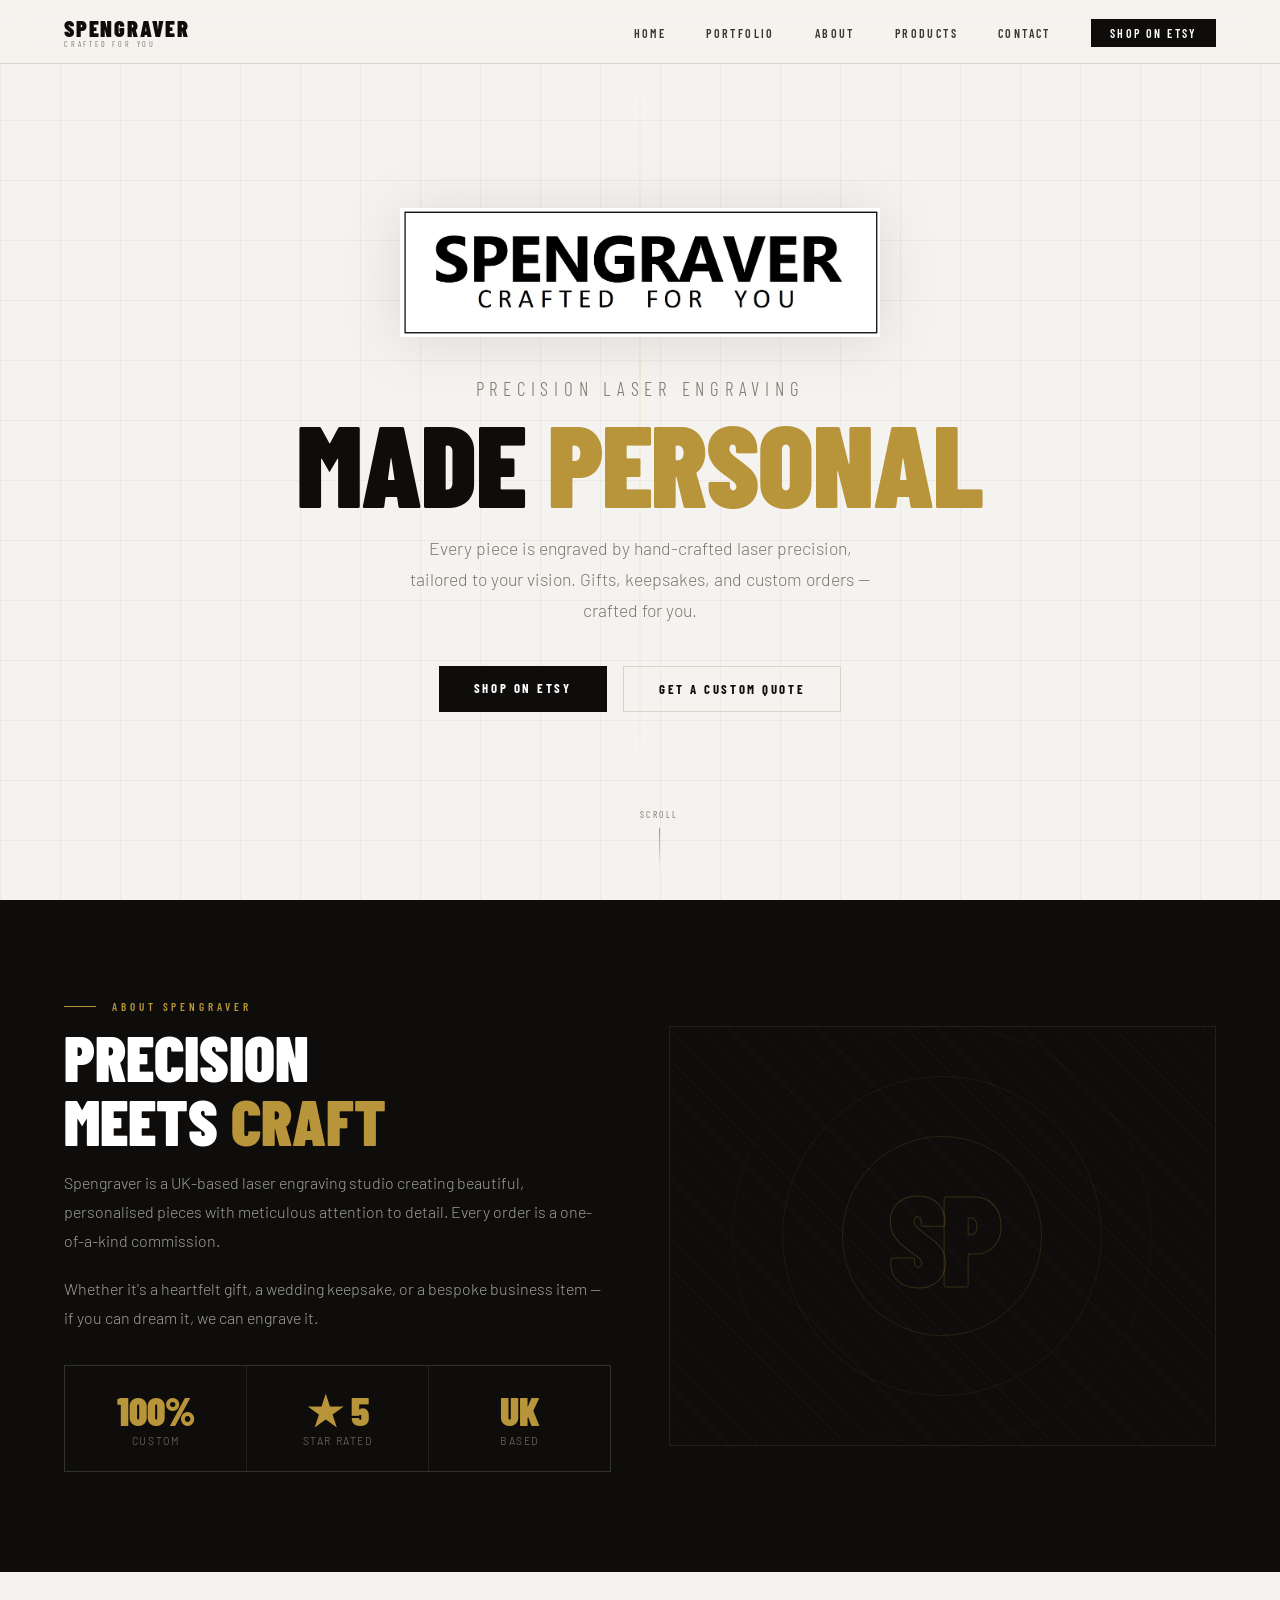
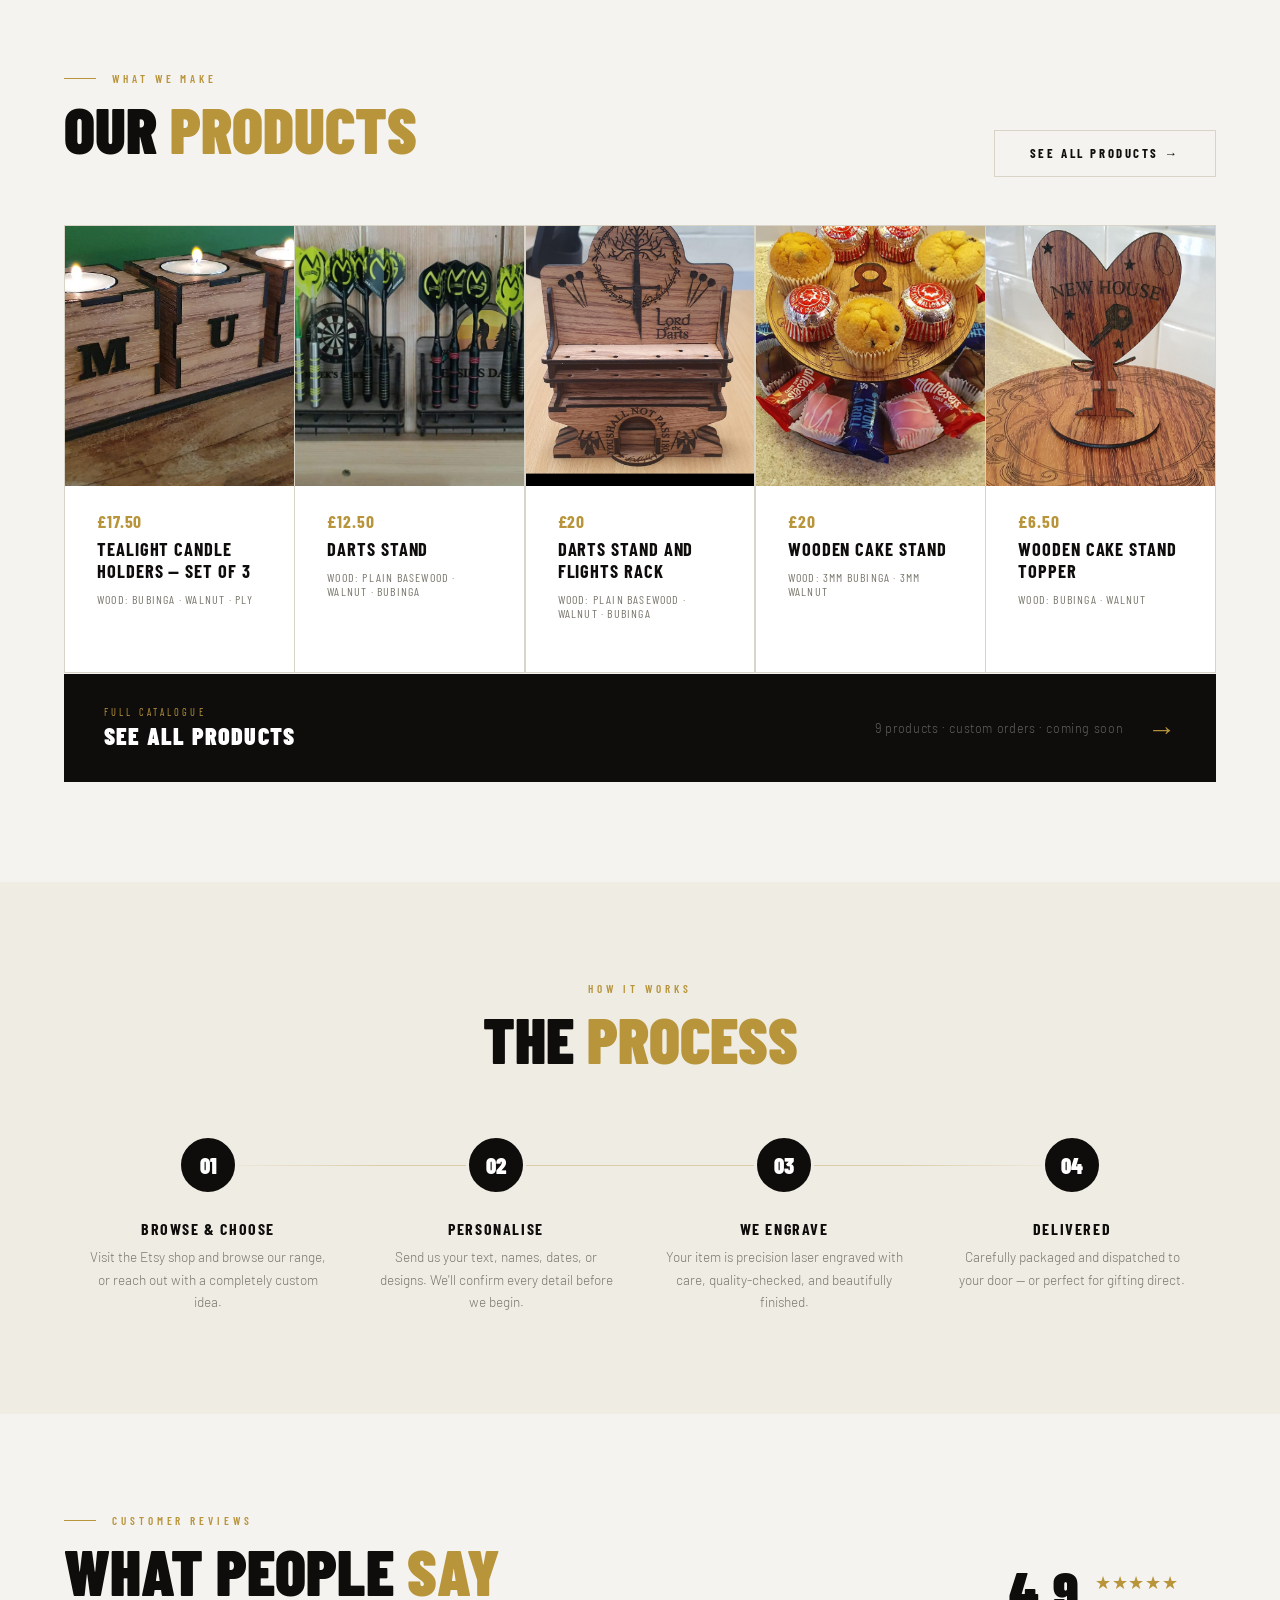
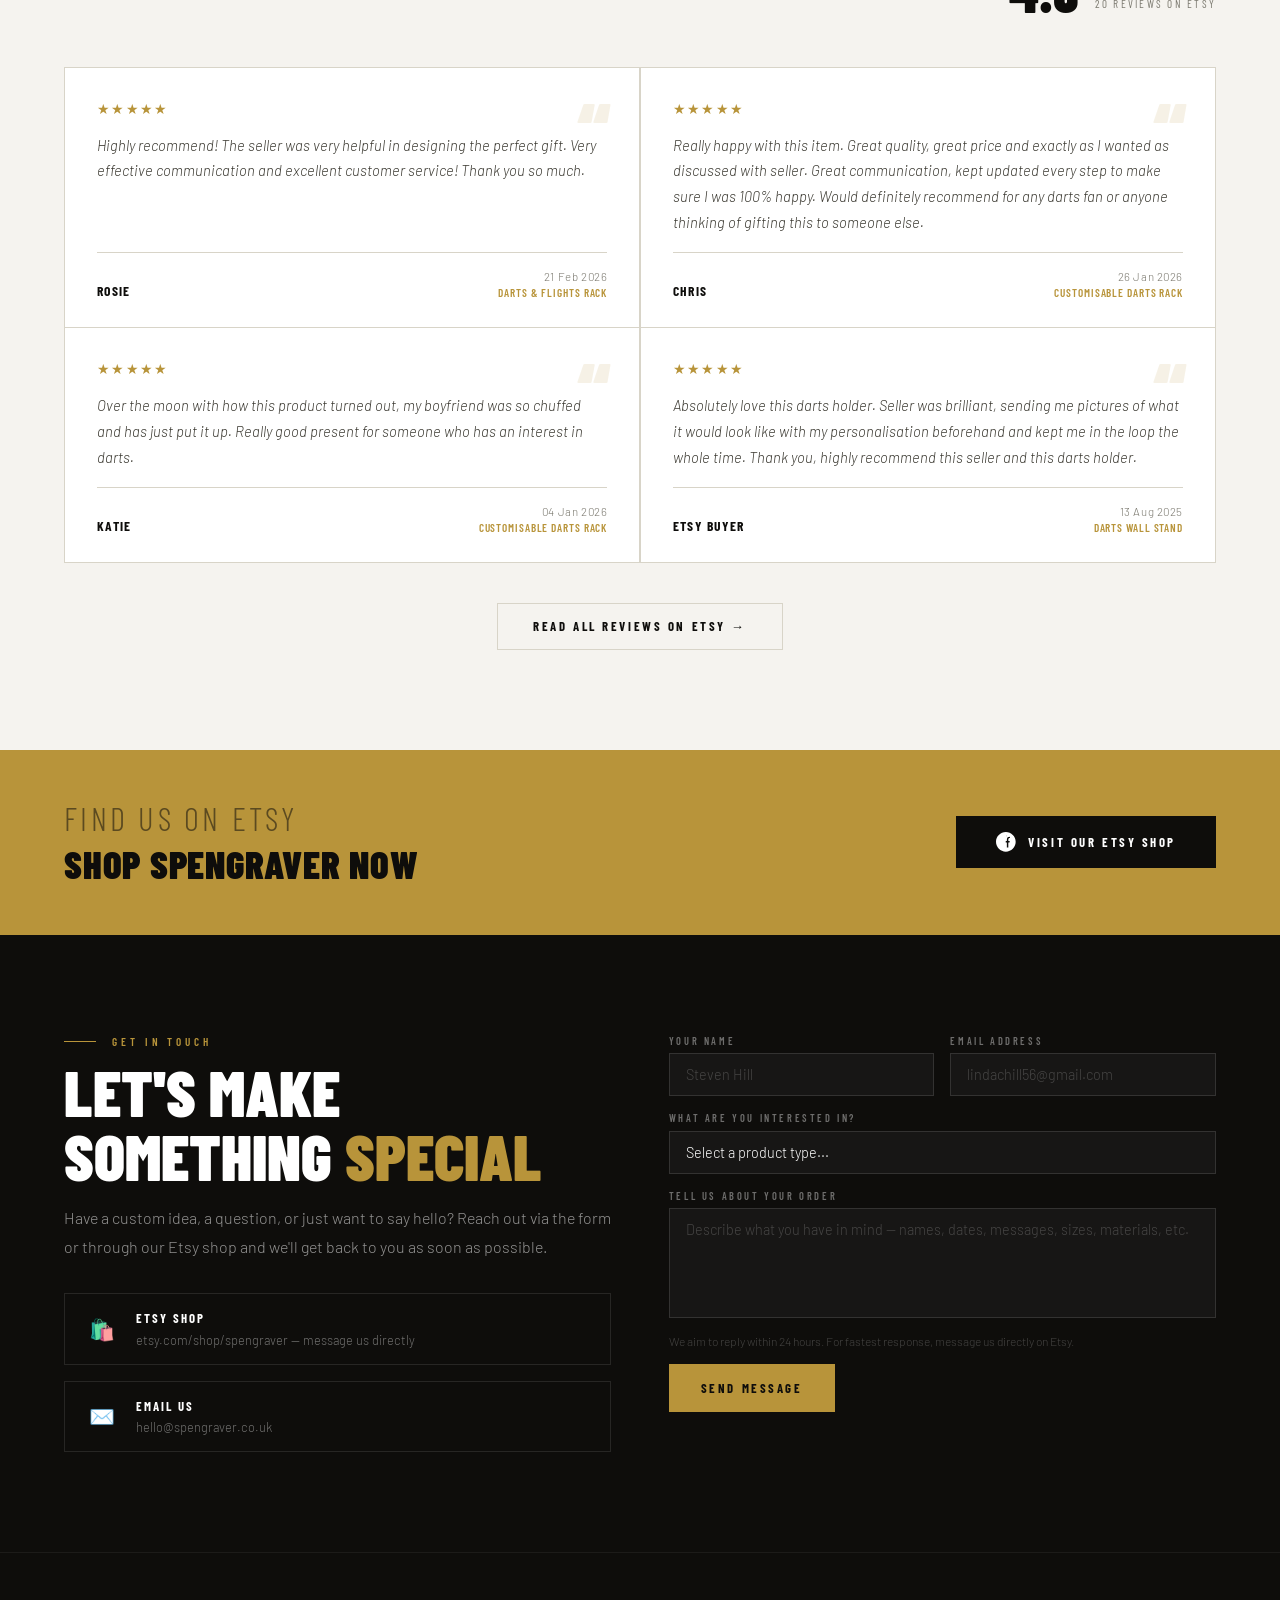
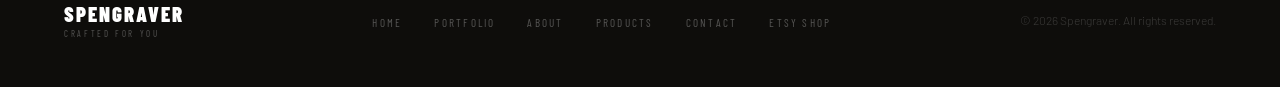
==== index.html @ fc40900a "Add products page and update navigation links; enhance styles for dark mode" ====
<!DOCTYPE html>
<html lang="en">
<head>
  <meta charset="UTF-8">
  <meta name="viewport" content="width=device-width, initial-scale=1.0">
  <title>SPENGRAVER – Crafted For You</title>
  <link rel="preconnect" href="https://fonts.googleapis.com">
  <link rel="preconnect" href="https://fonts.gstatic.com" crossorigin>
  <link href="https://fonts.googleapis.com/css2?family=Barlow+Condensed:wght@300;400;600;700;900&family=Barlow:ital,wght@0,300;0,400;0,500;1,300&display=swap" rel="stylesheet">
  <link rel="stylesheet" href="style.css">
</head>
<body>

  <!-- ── NAV ── -->
  <nav>
    <a href="#" class="nav-logo">SPENGRAVER <span>CRAFTED FOR YOU</span></a>
    <ul class="nav-links">
      <li><a href="index.html#">Home</a></li>
      <li><a href="portfolio.html">Portfolio</a></li>
      <li><a href="#about">About</a></li>
      <li><a href="products.html">Products</a></li>
      <li><a href="#contact">Contact</a></li>
      <li><a href="https://www.etsy.com/shop/spengraver" target="_blank" class="nav-etsy">Shop on Etsy</a></li>
    </ul>
  </nav>

  <!-- ── HERO ── -->
  <section class="hero">
    <div class="hero-logo-wrap">
      <img src="481569790_614195804746828_1379751656605520908_n.jpg" alt="SPENGRAVER – Crafted For You">
    </div>
    <p class="hero-tagline">Precision Laser Engraving</p>
    <h1 class="hero-headline">Made <em>Personal</em></h1>
    <p class="hero-sub">Every piece is engraved by hand-crafted laser precision, tailored to your vision. Gifts, keepsakes, and custom orders — crafted for you.</p>
    <div class="hero-ctas">
      <a href="https://www.etsy.com/shop/spengraver" target="_blank" class="btn-primary">Shop on Etsy</a>
      <a href="#contact" class="btn-secondary">Get a Custom Quote</a>
    </div>
    <div class="hero-scroll">Scroll</div>
  </section>

  <!-- ── ABOUT ── -->
  <section id="about">
    <div class="reveal">
      <p class="section-label">About Spengraver</p>
      <h2 class="section-title">Precision<br>meets <em>craft</em></h2>
      <p class="about-text">Spengraver is a UK-based laser engraving studio creating beautiful, personalised pieces with meticulous attention to detail. Every order is a one-of-a-kind commission.</p>
      <p class="about-text">Whether it's a heartfelt gift, a wedding keepsake, or a bespoke business item — if you can dream it, we can engrave it.</p>
      <div class="about-stats">
        <div class="stat"><span class="stat-num">100%</span><span class="stat-label">Custom</span></div>
        <div class="stat"><span class="stat-num">★ 5</span><span class="stat-label">Star Rated</span></div>
        <div class="stat"><span class="stat-num">UK</span><span class="stat-label">Based</span></div>
      </div>
    </div>
    <div class="about-visual reveal">
      <div class="about-visual-inner">
        <div class="laser-pattern">
          <div class="laser-lines"></div>
          <div class="laser-circle"></div>
          <div class="laser-circle"></div>
          <div class="laser-circle"></div>
          <span class="laser-text">SP</span>
        </div>
      </div>
    </div>
  </section>

  <!-- ── PRODUCTS ── -->
  <section id="products">
    <div class="products-header reveal">
      <div>
        <p class="section-label">What We Make</p>
        <h2 class="section-title">Our <em>Products</em></h2>
      </div>
      <a href="products.html" class="btn-secondary">See All Products →</a>
    </div>
    <div class="products-grid">

      <!-- Product 1: Tealight Candle Holders -->
      <a href="https://www.etsy.com/uk/listing/4465327480/3-tealight-candle-holders-on-a-stand" target="_blank" class="product-card has-img reveal">
        <img src="candle.webp" alt="3 Tealight Candle Holders on a Stand" class="product-img">
        <div class="product-price">£17.50</div>
        <div class="product-name">Tealight Candle Holders — Set of 3</div>
        <div class="product-materials">Wood: Bubinga · Walnut · Ply</div>
      </a>

      <!-- Product 2: Darts Stand -->
      <a href="https://www.etsy.com/uk/listing/4305413890/customizable-darts-rack-wall-mountable" target="_blank" class="product-card has-img reveal">
        <img src="darts.webp" alt="Darts Stand" class="product-img">
        <div class="product-price">£12.50</div>
        <div class="product-name">Darts Stand</div>
        <div class="product-materials">Wood: Plain Basewood · Walnut · Bubinga</div>
      </a>

      <!-- Product 3: Darts Stand - better -->
      <a href="https://www.etsy.com/uk/listing/4446886007/customizable-darts-and-flights-rack-wall" target="_blank" class="product-card has-img reveal">
        <img src="darts-better.avif" alt="Darts Stand and Flights Rack" class="product-img">
        <div class="product-price">£20</div>
        <div class="product-name">Darts Stand and Flights Rack</div>
        <div class="product-materials">Wood: Plain Basewood · Walnut · Bubinga</div>
      </a>

      <!-- Product 4: Wooden cake stand -->
      <a href="https://www.etsy.com/uk/listing/4354044939/wooden-cake-stand-reusable-2-tier" target="_blank" class="product-card has-img reveal">
        <img src="cake-stand.jpg" alt="Wooden Cake Stand" class="product-img">
        <div class="product-price">£20</div>
        <div class="product-name">Wooden Cake Stand</div>
        <div class="product-materials">Wood: 3mm Bubinga · 3mm Walnut </div>
      </a>

      <!-- Product 5: Wooden Cake Stand Topper -->
      <a href="https://www.etsy.com/uk/listing/4365762369/cakescone-stand-topper-customisable" target="_blank" class="product-card has-img reveal">
        <img src="cake-topper.jpg" alt="Wooden Cake Stand Topper" class="product-img">
        <div class="product-price">£6.50</div>
        <div class="product-name">Wooden Cake Stand Topper</div>
        <div class="product-materials">Wood: Bubinga · Walnut</div>
      </a>

    </div>

    <a href="products.html" class="products-seemore reveal">
      <div class="products-seemore-left">
        <p class="products-seemore-eyebrow">Full Catalogue</p>
        <p class="products-seemore-title">See All Products</p>
      </div>
      <div class="products-seemore-right">
        <span class="products-seemore-count">9 products · custom orders · coming soon</span>
        <span class="products-seemore-arrow">→</span>
      </div>
    </a>

  </section>

  <!-- ── PROCESS ── -->
  <section id="process">
    <div class="process-header reveal">
      <p class="section-label">How It Works</p>
      <h2 class="section-title">The <em>Process</em></h2>
    </div>
    <div class="process-steps">
      <div class="step reveal">
        <div class="step-num">01</div>
        <div class="step-title">Browse &amp; Choose</div>
        <p class="step-desc">Visit the Etsy shop and browse our range, or reach out with a completely custom idea.</p>
      </div>
      <div class="step reveal">
        <div class="step-num">02</div>
        <div class="step-title">Personalise</div>
        <p class="step-desc">Send us your text, names, dates, or designs. We'll confirm every detail before we begin.</p>
      </div>
      <div class="step reveal">
        <div class="step-num">03</div>
        <div class="step-title">We Engrave</div>
        <p class="step-desc">Your item is precision laser engraved with care, quality-checked, and beautifully finished.</p>
      </div>
      <div class="step reveal">
        <div class="step-num">04</div>
        <div class="step-title">Delivered</div>
        <p class="step-desc">Carefully packaged and dispatched to your door — or perfect for gifting direct.</p>
      </div>
    </div>
  </section>

  <!-- ── REVIEWS ── -->
  <section id="reviews">
    <div class="reviews-header reveal">
      <div>
        <p class="section-label">Customer Reviews</p>
        <h2 class="section-title">What People <em>Say</em></h2>
      </div>
      <div class="reviews-overall">
        <div class="reviews-overall-score">4.9</div>
        <div class="reviews-overall-detail">
          <div class="reviews-stars-large">★★★★★</div>
          <div class="reviews-overall-label">20 Reviews on Etsy</div>
        </div>
      </div>
    </div>

    <div class="reviews-grid">

      <div class="review-card reveal">
        <div class="review-stars">★★★★★</div>
        <p class="review-text">Highly recommend! The seller was very helpful in designing the perfect gift. Very effective communication and excellent customer service! Thank you so much.</p>
        <div class="review-footer">
          <div class="review-author">Rosie</div>
          <div class="review-meta">
            <span class="review-date">21 Feb 2026</span>
            <span class="review-product">Darts &amp; Flights Rack</span>
          </div>
        </div>
      </div>

      <div class="review-card reveal">
        <div class="review-stars">★★★★★</div>
        <p class="review-text">Really happy with this item. Great quality, great price and exactly as I wanted as discussed with seller. Great communication, kept updated every step to make sure I was 100% happy. Would definitely recommend for any darts fan or anyone thinking of gifting this to someone else.</p>
        <div class="review-footer">
          <div class="review-author">Chris</div>
          <div class="review-meta">
            <span class="review-date">26 Jan 2026</span>
            <span class="review-product">Customisable Darts Rack</span>
          </div>
        </div>
      </div>

      <div class="review-card reveal">
        <div class="review-stars">★★★★★</div>
        <p class="review-text">Over the moon with how this product turned out, my boyfriend was so chuffed and has just put it up. Really good present for someone who has an interest in darts.</p>
        <div class="review-footer">
          <div class="review-author">Katie</div>
          <div class="review-meta">
            <span class="review-date">04 Jan 2026</span>
            <span class="review-product">Customisable Darts Rack</span>
          </div>
        </div>
      </div>

      <div class="review-card reveal">
        <div class="review-stars">★★★★★</div>
        <p class="review-text">Absolutely love this darts holder. Seller was brilliant, sending me pictures of what it would look like with my personalisation beforehand and kept me in the loop the whole time. Thank you, highly recommend this seller and this darts holder.</p>
        <div class="review-footer">
          <div class="review-author">Etsy Buyer</div>
          <div class="review-meta">
            <span class="review-date">13 Aug 2025</span>
            <span class="review-product">Darts Wall Stand</span>
          </div>
        </div>
      </div>

    </div>

    <div class="reviews-etsy-link reveal">
      <a href="https://www.etsy.com/shop/spengraver#reviews" target="_blank" class="btn-secondary">Read All Reviews on Etsy →</a>
    </div>
  </section>


  <!-- ── ETSY BANNER ── -->
  <div class="etsy-banner reveal">
    <div class="etsy-banner-text">
      <span>Find us on Etsy</span>
      Shop Spengraver Now
    </div>
    <a href="https://www.etsy.com/shop/spengraver" target="_blank" class="btn-etsy">
      <svg width="20" height="20" viewBox="0 0 24 24" fill="currentColor" xmlns="http://www.w3.org/2000/svg">
        <path d="M11.813 0C5.29 0 0 5.29 0 11.813c0 6.52 5.29 11.81 11.813 11.81C18.333 23.623 23.623 18.333 23.623 11.813 23.623 5.29 18.333 0 11.813 0zm.468 5.688l.11.024c.618.14 3.637.303 4.254.303l.126.001v1.327h-.063c-.553 0-1.243.215-1.553.484-.31.27-.375.87-.375 2.21v.87h1.688l-.251 1.73H14.78v6.078H13.03v-6.079h-1.344v-1.729H13.03v-.87c0-2.086.457-3.066 1.063-3.687.594-.62 1.604-.828 2.186-.828l.188.006V5.68l-.186-.023c-.647-.075-3.59-.297-4.13-.297l-.07.001V3.97c.001-.002.148.002.2.003z"/>
      </svg>
      Visit Our Etsy Shop
    </a>
  </div>

  <!-- ── CONTACT ── -->
  <section id="contact">
    <div class="reveal">
      <p class="section-label">Get In Touch</p>
      <h2 class="section-title">Let's make<br>something <em>special</em></h2>
      <p class="contact-intro">Have a custom idea, a question, or just want to say hello? Reach out via the form or through our Etsy shop and we'll get back to you as soon as possible.</p>
      <div class="contact-options">
        <a href="https://www.etsy.com/shop/spengraver" target="_blank" class="contact-option">
          <span class="contact-option-icon">🛍️</span>
          <div class="contact-option-text">
            <strong>Etsy Shop</strong>
            <span>etsy.com/shop/spengraver — message us directly</span>
          </div>
        </a>
        <a href="mailto:hello@spengraver.co.uk" class="contact-option">
          <span class="contact-option-icon">✉️</span>
          <div class="contact-option-text">
            <strong>Email Us</strong>
            <span>hello@spengraver.co.uk</span>
          </div>
        </a>
      </div>
    </div>

    <div class="reveal">
      <form class="contact-form" id="contactForm" onsubmit="handleSubmit(event)">
        <div class="form-row">
          <div class="form-group">
            <label>Your Name</label>
            <input type="text" placeholder="Steven Hill" required>
          </div>
          <div class="form-group">
            <label>Email Address</label>
            <input type="email" placeholder="lindachill56@gmail.com" required>
          </div>
        </div>
        <div class="form-group">
          <label>What are you interested in?</label>
          <select>
            <option value="">Select a product type...</option>
            <option>Personalised Gift</option>
            <option>Wedding / Event Item</option>
            <option>Wooden Engraving</option>
            <option>Business / Branding</option>
            <option>Something Custom</option>
          </select>
        </div>
        <div class="form-group">
          <label>Tell us about your order</label>
          <textarea placeholder="Describe what you have in mind — names, dates, messages, sizes, materials, etc."></textarea>
        </div>
        <p class="form-note">We aim to reply within 24 hours. For fastest response, message us directly on Etsy.</p>
        <button type="submit" class="form-submit">Send Message</button>
        <div class="form-success" id="formSuccess">✓ Message sent — we'll be in touch soon!</div>
      </form>
    </div>
  </section>

  <!-- ── FOOTER ── -->
  <footer>
    <div class="footer-logo">SPENGRAVER <span>CRAFTED FOR YOU</span></div>
    <ul class="footer-links">
      <li><a href="index.html#">Home</a></li>
      <li><a href="portfolio.html">Portfolio</a></li>
      <li><a href="#about">About</a></li>
      <li><a href="products.html">Products</a></li>
      <li><a href="#contact">Contact</a></li>
      <li><a href="https://www.etsy.com/shop/spengraver" target="_blank">Etsy Shop</a></li>
    </ul>
    <p class="footer-copy">© 2026 Spengraver. All rights reserved.</p>
  </footer>

  <script>
    // ── Scroll reveal ──
    const observer = new IntersectionObserver((entries) => {
      entries.forEach((e, i) => {
        if (e.isIntersecting) {
          setTimeout(() => e.target.classList.add('visible'), i * 80);
          observer.unobserve(e.target);
        }
      });
    }, { threshold: 0.1 });
    document.querySelectorAll('.reveal').forEach(el => observer.observe(el));

    // ── Contact form ──
    function handleSubmit(e) {
      e.preventDefault();
      const btn = document.querySelector('.form-submit');
      btn.textContent = 'Sending...';
      setTimeout(() => {
        document.getElementById('contactForm').style.display = 'none';
        document.getElementById('formSuccess').style.display = 'block';
      }, 1000);
    }

  </script>

</body>
</html>
---- style.css ----
/* ============================================================
   SPENGRAVER — Main Stylesheet
   ============================================================ */

*, *::before, *::after {
  box-sizing: border-box;
  margin: 0;
  padding: 0;
}

/* ── CSS VARIABLES ── */
:root {
  --bg: #f5f3ef;
  --ink: #0e0d0b;
  --ink-mid: #3a3830;
  --ink-soft: #7a786e;
  --border: #d8d4c8;
  --gold: #b8943a;
  --gold-light: #d4aa50;
  --white: #ffffff;
  --card-bg: #ffffff;
  --dark-surface: #0e0d0b;
}

html {
  scroll-behavior: smooth;
}

body {
  font-family: 'Barlow', sans-serif;
  background: var(--bg);
  color: var(--ink);
  overflow-x: hidden;
}

/* ============================================================
   NAV
   ============================================================ */

nav {
  position: fixed;
  top: 0; left: 0; right: 0;
  z-index: 100;
  background: rgba(245, 243, 239, 0.94);
  backdrop-filter: blur(12px);
  border-bottom: 1px solid var(--border);
  display: flex;
  align-items: center;
  justify-content: space-between;
  padding: 0 5%;
  height: 64px;
}

.nav-logo {
  font-family: 'Barlow Condensed', sans-serif;
  font-weight: 900;
  font-size: 1.4rem;
  letter-spacing: 0.08em;
  color: var(--ink);
  text-decoration: none;
}

.nav-logo span {
  display: block;
  font-size: 0.5rem;
  font-weight: 400;
  letter-spacing: 0.35em;
  color: var(--ink-soft);
  margin-top: -2px;
}

.nav-links {
  display: flex;
  gap: 2.5rem;
  list-style: none;
}

.nav-links a {
  font-family: 'Barlow Condensed', sans-serif;
  font-weight: 600;
  font-size: 0.75rem;
  letter-spacing: 0.2em;
  text-transform: uppercase;
  color: var(--ink-mid);
  text-decoration: none;
  transition: color 0.2s;
}

.nav-links a:hover {
  color: var(--gold);
}

.nav-etsy {
  background: var(--dark-surface);
  color: var(--white) !important;
  padding: 0.45rem 1.2rem;
  transition: background 0.2s !important;
}

.nav-etsy:hover {
  background: var(--gold) !important;
}

/* ============================================================
   HERO
   ============================================================ */

.hero {
  min-height: 100vh;
  display: flex;
  flex-direction: column;
  align-items: center;
  justify-content: center;
  text-align: center;
  padding: 100px 5% 80px;
  position: relative;
  overflow: hidden;
}

.hero::before {
  content: '';
  position: absolute;
  inset: 0;
  background-image:
    linear-gradient(rgba(14, 13, 11, 0.04) 1px, transparent 1px),
    linear-gradient(90deg, rgba(14, 13, 11, 0.04) 1px, transparent 1px);
  background-size: 60px 60px;
  pointer-events: none;
}

.hero::after {
  content: '';
  position: absolute;
  top: 0; left: 50%;
  transform: translateX(-50%);
  width: 1px;
  height: 100%;
  background: linear-gradient(to bottom, transparent, var(--gold) 40%, var(--gold-light) 50%, transparent);
  opacity: 0.2;
  pointer-events: none;
}

.hero-logo-wrap {
  margin-bottom: 2.5rem;
  animation: fadeDown 0.9s ease both;
  position: relative;
  z-index: 1;
}

.hero-logo-wrap img {
  width: min(480px, 80vw);
  height: auto;
  display: block;
  filter: drop-shadow(0 4px 28px rgba(0, 0, 0, 0.1));
}

.hero-tagline {
  font-family: 'Barlow Condensed', sans-serif;
  font-weight: 300;
  font-size: clamp(0.9rem, 2vw, 1.2rem);
  letter-spacing: 0.3em;
  text-transform: uppercase;
  color: var(--ink-soft);
  margin-bottom: 0.75rem;
  animation: fadeUp 0.9s 0.2s ease both;
  position: relative;
  z-index: 1;
}

.hero-headline {
  font-family: 'Barlow Condensed', sans-serif;
  font-weight: 900;
  font-size: clamp(3.5rem, 9vw, 7.5rem);
  line-height: 0.88;
  letter-spacing: -0.01em;
  text-transform: uppercase;
  color: var(--ink);
  margin-bottom: 1.25rem;
  animation: fadeUp 0.9s 0.3s ease both;
  position: relative;
  z-index: 1;
}

.hero-headline em {
  font-style: normal;
  color: var(--gold);
}


.hero-sub {
  font-weight: 300;
  font-size: clamp(0.95rem, 1.6vw, 1.1rem);
  color: var(--ink-soft);
  max-width: 460px;
  line-height: 1.75;
  margin-bottom: 2.5rem;
  animation: fadeUp 0.9s 0.4s ease both;
  position: relative;
  z-index: 1;
}

.hero-ctas {
  display: flex;
  gap: 1rem;
  flex-wrap: wrap;
  justify-content: center;
  animation: fadeUp 0.9s 0.5s ease both;
  position: relative;
  z-index: 1;
}

.hero-scroll {
  position: absolute;
  bottom: 2rem;
  left: 50%;
  transform: translateX(-50%);
  display: flex;
  flex-direction: column;
  align-items: center;
  gap: 0.5rem;
  font-family: 'Barlow Condensed', sans-serif;
  font-size: 0.6rem;
  letter-spacing: 0.25em;
  text-transform: uppercase;
  color: var(--ink-soft);
  animation: fadeUp 1s 1s ease both;
}

.hero-scroll::after {
  content: '';
  width: 1px;
  height: 40px;
  background: linear-gradient(to bottom, var(--gold), transparent);
  animation: pulse 2s infinite;
}

/* ============================================================
   BUTTONS
   ============================================================ */

.btn-primary {
  background: var(--dark-surface);
  color: var(--white);
  font-family: 'Barlow Condensed', sans-serif;
  font-weight: 700;
  font-size: 0.8rem;
  letter-spacing: 0.2em;
  text-transform: uppercase;
  padding: 0.9rem 2.2rem;
  border: none;
  cursor: pointer;
  text-decoration: none;
  display: inline-block;
  transition: background 0.2s, transform 0.15s;
}

.btn-primary:hover {
  background: var(--gold);
  transform: translateY(-1px);
}

.btn-secondary {
  background: transparent;
  color: var(--ink);
  font-family: 'Barlow Condensed', sans-serif;
  font-weight: 700;
  font-size: 0.8rem;
  letter-spacing: 0.2em;
  text-transform: uppercase;
  padding: 0.9rem 2.2rem;
  border: 1.5px solid var(--border);
  cursor: pointer;
  text-decoration: none;
  display: inline-block;
  transition: border-color 0.2s, color 0.2s, transform 0.15s;
}

.btn-secondary:hover {
  border-color: var(--gold);
  color: var(--gold);
  transform: translateY(-1px);
}

/* ============================================================
   SECTION COMMONS
   ============================================================ */

section {
  padding: 100px 5%;
}

.section-label {
  font-family: 'Barlow Condensed', sans-serif;
  font-weight: 600;
  font-size: 0.7rem;
  letter-spacing: 0.35em;
  text-transform: uppercase;
  color: var(--gold);
  margin-bottom: 0.75rem;
  display: flex;
  align-items: center;
  gap: 1rem;
}

.section-label::before {
  content: '';
  width: 32px;
  height: 1px;
  background: var(--gold);
}

.section-title {
  font-family: 'Barlow Condensed', sans-serif;
  font-weight: 900;
  font-size: clamp(2.2rem, 5vw, 4rem);
  line-height: 1;
  text-transform: uppercase;
  color: var(--ink);
  margin-bottom: 1rem;
}

.section-title em {
  font-style: normal;
  color: var(--gold);
}

/* ============================================================
   ABOUT
   ============================================================ */

#about {
  background: var(--dark-surface);
  color: var(--white);
  display: grid;
  grid-template-columns: 1fr 1fr;
  gap: 5%;
  align-items: center;
}

#about .section-label { color: var(--gold); }
#about .section-title { color: var(--white); }
#about .section-title em { color: var(--gold); }

.about-text {
  font-size: 1rem;
  line-height: 1.8;
  color: rgba(255, 255, 255, 0.6);
  font-weight: 300;
  margin-bottom: 1.25rem;
}

.about-stats {
  display: grid;
  grid-template-columns: repeat(3, 1fr);
  gap: 1px;
  background: rgba(255, 255, 255, 0.08);
  border: 1px solid rgba(255, 255, 255, 0.08);
  margin-top: 2rem;
}

.stat {
  background: var(--dark-surface);
  padding: 1.5rem 1rem;
  text-align: center;
}

.stat-num {
  font-family: 'Barlow Condensed', sans-serif;
  font-weight: 900;
  font-size: 2.5rem;
  color: var(--gold);
  line-height: 1;
  display: block;
}

.stat-label {
  font-size: 0.65rem;
  letter-spacing: 0.15em;
  text-transform: uppercase;
  color: rgba(255, 255, 255, 0.35);
  margin-top: 0.3rem;
  display: block;
}

.about-visual {
  position: relative;
  height: 420px;
}

.about-visual-inner {
  position: absolute;
  inset: 0;
  border: 1px solid rgba(255, 255, 255, 0.08);
  display: flex;
  align-items: center;
  justify-content: center;
  overflow: hidden;
}

.laser-pattern {
  width: 100%;
  height: 100%;
  position: relative;
  display: flex;
  align-items: center;
  justify-content: center;
}

.laser-lines {
  position: absolute;
  inset: 0;
  background-image: repeating-linear-gradient(
    45deg,
    transparent,
    transparent 20px,
    rgba(184, 148, 58, 0.04) 20px,
    rgba(184, 148, 58, 0.04) 21px
  );
}

.laser-text {
  font-family: 'Barlow Condensed', sans-serif;
  font-weight: 900;
  font-size: 8rem;
  color: transparent;
  -webkit-text-stroke: 1px rgba(184, 148, 58, 0.25);
  text-transform: uppercase;
  letter-spacing: -0.05em;
  user-select: none;
  position: absolute;
}

.laser-circle {
  width: 200px;
  height: 200px;
  border-radius: 50%;
  border: 1px solid rgba(184, 148, 58, 0.15);
  position: absolute;
}

.laser-circle:nth-child(2) { width: 320px; height: 320px; opacity: 0.6; }
.laser-circle:nth-child(3) { width: 420px; height: 420px; opacity: 0.3; }

/* ============================================================
   PRODUCTS
   ============================================================ */

#products {
  background: var(--bg);
}

.products-header {
  display: flex;
  justify-content: space-between;
  align-items: flex-end;
  margin-bottom: 3rem;
  flex-wrap: wrap;
  gap: 1rem;
}

.products-grid {
  display: grid;
  grid-template-columns: repeat(5, 1fr);
  gap: 1.5px;
  background: var(--border);
  border: 1.5px solid var(--border);
}

.product-card {
  background: var(--card-bg);
  padding: 2.5rem 2rem;
  position: relative;
  overflow: hidden;
  cursor: pointer;
  text-decoration: none;
  color: var(--ink);
  display: block;
  transition: transform 0.3s;
}

.product-card:hover {
  transform: translateY(-4px);
  z-index: 1;
  box-shadow: 0 12px 40px rgba(0, 0, 0, 0.1);
}

.product-card::before {
  content: '';
  position: absolute;
  top: 0; left: 0; right: 0;
  height: 2px;
  background: var(--gold);
  transform: scaleX(0);
  transform-origin: left;
  transition: transform 0.3s;
}

.product-card:hover::before {
  transform: scaleX(1);
}

.product-icon {
  width: 48px;
  height: 48px;
  border: 1.5px solid var(--border);
  border-radius: 50%;
  display: flex;
  align-items: center;
  justify-content: center;
  margin-bottom: 1.5rem;
  font-size: 1.3rem;
  transition: border-color 0.3s;
}

.product-card:hover .product-icon {
  border-color: var(--gold);
}

.product-img {
  width: calc(100% + 4rem);
  margin: -2.5rem -2rem 1.5rem;
  height: 300px;
  object-fit: cover;
  display: block;
  transition: transform 0.4s;
}

.product-card:hover .product-img {
  transform: scale(1.03);
}

.product-card.has-img {
  padding-top: 0;
  overflow: hidden;
}

.product-card.has-img::before {
  z-index: 1;
}

.product-badge {
  position: absolute;
  top: 1rem;
  right: 1rem;
  z-index: 2;
  background: var(--gold);
  color: var(--ink);
  font-family: 'Barlow Condensed', sans-serif;
  font-weight: 900;
  font-size: 0.85rem;
  letter-spacing: 0.2em;
  text-transform: uppercase;
  padding: 0.45rem 1rem;
  pointer-events: none;
}

.product-price {
  font-family: 'Barlow Condensed', sans-serif;
  font-weight: 700;
  font-size: 1.1rem;
  color: var(--gold);
  margin-bottom: 0.4rem;
  letter-spacing: 0.05em;
}

.product-materials {
  font-size: 0.75rem;
  color: var(--ink-soft);
  letter-spacing: 0.1em;
  text-transform: uppercase;
  font-family: 'Barlow Condensed', sans-serif;
  margin-bottom: 0.75rem;
}

.product-name {
  font-family: 'Barlow Condensed', sans-serif;
  font-weight: 700;
  font-size: 1.15rem;
  letter-spacing: 0.05em;
  text-transform: uppercase;
  margin-bottom: 0.6rem;
}

.product-desc {
  font-size: 0.88rem;
  color: var(--ink-soft);
  line-height: 1.65;
  font-weight: 300;
  margin-bottom: 1.5rem;
}

.product-link {
  font-family: 'Barlow Condensed', sans-serif;
  font-weight: 600;
  font-size: 0.7rem;
  letter-spacing: 0.2em;
  text-transform: uppercase;
  color: var(--gold);
  display: flex;
  align-items: center;
  gap: 0.4rem;
}

.product-link::after {
  content: '→';
  transition: transform 0.2s;
}

.product-card:hover .product-link::after {
  transform: translateX(4px);
}

/* ============================================================
   PRODUCTS SEE MORE STRIP
   ============================================================ */

.products-seemore {
  display: flex;
  align-items: center;
  justify-content: space-between;
  background: var(--dark-surface);
  color: var(--white);
  padding: 2rem 2.5rem;
  margin-top: 1.5px;
  text-decoration: none;
  gap: 1rem;
  transition: background 0.2s;
}

.products-seemore:hover {
  background: #1a1810;
}

.products-seemore:hover .products-seemore-arrow {
  transform: translateX(8px);
}

.products-seemore-eyebrow {
  font-family: 'Barlow Condensed', sans-serif;
  font-size: 0.65rem;
  letter-spacing: 0.3em;
  text-transform: uppercase;
  color: var(--gold);
  margin-bottom: 0.2rem;
}

.products-seemore-title {
  font-family: 'Barlow Condensed', sans-serif;
  font-weight: 900;
  font-size: 1.5rem;
  letter-spacing: 0.05em;
  text-transform: uppercase;
}

.products-seemore-right {
  display: flex;
  align-items: center;
  gap: 1.5rem;
  flex-shrink: 0;
}

.products-seemore-count {
  font-size: 0.78rem;
  color: rgba(255, 255, 255, 0.35);
  font-weight: 300;
  letter-spacing: 0.05em;
}

.products-seemore-arrow {
  font-size: 1.8rem;
  color: var(--gold);
  line-height: 1;
  transition: transform 0.2s;
}

/* ============================================================
   PAGE HERO (products.html)
   ============================================================ */

.page-hero {
  padding: 160px 5% 80px;
  text-align: center;
  background: var(--bg);
  border-bottom: 1px solid var(--border);
}

.page-hero .section-label {
  justify-content: center;
}

.page-hero .section-label::before {
  display: none;
}

.page-hero .section-title {
  font-size: clamp(3rem, 7vw, 6rem);
  margin-bottom: 1.25rem;
}

.page-hero-sub {
  font-size: 1rem;
  color: var(--ink-soft);
  max-width: 500px;
  margin: 0 auto 2rem;
  line-height: 1.8;
  font-weight: 300;
}

/* ============================================================
   PROCESS
   ============================================================ */

#process {
  background: #efece4;
  text-align: center;
}

.process-header {
  margin-bottom: 4rem;
}

.process-header .section-label {
  justify-content: center;
}

.process-header .section-label::before {
  display: none;
}

.process-steps {
  display: grid;
  grid-template-columns: repeat(4, 1fr);
  gap: 0;
  position: relative;
}

.process-steps::before {
  content: '';
  position: absolute;
  top: 30px;
  left: 12.5%; right: 12.5%;
  height: 1px;
  background: linear-gradient(to right, transparent, var(--gold) 20%, var(--gold) 80%, transparent);
  opacity: 0.35;
}

.step {
  padding: 0 1.5rem;
}

.step-num {
  width: 60px;
  height: 60px;
  border-radius: 50%;
  background: var(--dark-surface);
  color: var(--white);
  font-family: 'Barlow Condensed', sans-serif;
  font-weight: 900;
  font-size: 1.4rem;
  display: flex;
  align-items: center;
  justify-content: center;
  margin: 0 auto 1.5rem;
  position: relative;
  z-index: 1;
  border: 3px solid #efece4;
  transition: background 0.3s;
}

.step:hover .step-num {
  background: var(--gold);
}

.step-title {
  font-family: 'Barlow Condensed', sans-serif;
  font-weight: 700;
  font-size: 1rem;
  letter-spacing: 0.1em;
  text-transform: uppercase;
  margin-bottom: 0.5rem;
}

.step-desc {
  font-size: 0.85rem;
  color: var(--ink-soft);
  line-height: 1.65;
  font-weight: 300;
}

/* ============================================================
   ETSY BANNER
   ============================================================ */

.etsy-banner {
  background: var(--gold);
  padding: 3rem 5%;
  display: flex;
  align-items: center;
  justify-content: space-between;
  gap: 2rem;
  flex-wrap: wrap;
}

.etsy-banner-text {
  font-family: 'Barlow Condensed', sans-serif;
  font-weight: 900;
  font-size: clamp(1.5rem, 3vw, 2.5rem);
  text-transform: uppercase;
  color: var(--ink);
  letter-spacing: 0.02em;
}

.etsy-banner-text span {
  font-weight: 300;
  font-size: 0.85em;
  letter-spacing: 0.1em;
  display: block;
  color: rgba(14, 13, 11, 0.55);
  margin-bottom: 0.2rem;
}

.btn-etsy {
  background: var(--dark-surface);
  color: var(--white);
  font-family: 'Barlow Condensed', sans-serif;
  font-weight: 700;
  font-size: 0.8rem;
  letter-spacing: 0.2em;
  text-transform: uppercase;
  padding: 1rem 2.5rem;
  border: none;
  cursor: pointer;
  text-decoration: none;
  display: inline-flex;
  align-items: center;
  gap: 0.75rem;
  white-space: nowrap;
  transition: background 0.2s;
}

.btn-etsy:hover {
  background: #1a1408;
}

/* ============================================================
   CONTACT
   ============================================================ */

#contact {
  background: var(--dark-surface);
  color: var(--white);
  display: grid;
  grid-template-columns: 1fr 1fr;
  gap: 5%;
  align-items: start;
}

#contact .section-label { color: var(--gold); }
#contact .section-title { color: var(--white); }
#contact .section-title em { color: var(--gold); }

.contact-intro {
  font-size: 1rem;
  color: rgba(255, 255, 255, 0.55);
  line-height: 1.8;
  font-weight: 300;
  margin-bottom: 2rem;
}

.contact-options {
  display: flex;
  flex-direction: column;
  gap: 1rem;
}

.contact-option {
  display: flex;
  align-items: center;
  gap: 1rem;
  padding: 1rem 1.2rem;
  border: 1px solid rgba(255, 255, 255, 0.1);
  text-decoration: none;
  color: var(--white);
  transition: border-color 0.2s, background 0.2s;
}

.contact-option:hover {
  border-color: var(--gold);
  background: rgba(184, 148, 58, 0.05);
}

.contact-option-icon {
  font-size: 1.3rem;
  width: 36px;
  text-align: center;
  flex-shrink: 0;
}

.contact-option-text strong {
  display: block;
  font-family: 'Barlow Condensed', sans-serif;
  font-weight: 700;
  font-size: 0.8rem;
  letter-spacing: 0.15em;
  text-transform: uppercase;
  margin-bottom: 0.15rem;
}

.contact-option-text span {
  font-size: 0.8rem;
  color: rgba(255, 255, 255, 0.4);
  font-weight: 300;
}

.contact-form {
  display: flex;
  flex-direction: column;
  gap: 1rem;
}

.form-row {
  display: grid;
  grid-template-columns: 1fr 1fr;
  gap: 1rem;
}

.form-group {
  display: flex;
  flex-direction: column;
  gap: 0.4rem;
}

.form-group label {
  font-family: 'Barlow Condensed', sans-serif;
  font-weight: 600;
  font-size: 0.65rem;
  letter-spacing: 0.25em;
  text-transform: uppercase;
  color: rgba(255, 255, 255, 0.4);
}

.form-group input,
.form-group textarea,
.form-group select {
  background: rgba(255, 255, 255, 0.04);
  border: 1px solid rgba(255, 255, 255, 0.12);
  color: var(--white);
  font-family: 'Barlow', sans-serif;
  font-size: 0.9rem;
  font-weight: 300;
  padding: 0.75rem 1rem;
  outline: none;
  transition: border-color 0.2s;
  resize: none;
  -webkit-appearance: none;
  border-radius: 0;
}

.form-group input::placeholder,
.form-group textarea::placeholder {
  color: rgba(255, 255, 255, 0.2);
}

.form-group input:focus,
.form-group textarea:focus,
.form-group select:focus {
  border-color: var(--gold);
}

.form-group select option {
  background: #1a1810;
}

.form-group textarea {
  height: 110px;
}

.form-note {
  font-size: 0.75rem;
  color: rgba(255, 255, 255, 0.22);
  font-weight: 300;
}

.form-submit {
  background: var(--gold);
  color: var(--ink);
  font-family: 'Barlow Condensed', sans-serif;
  font-weight: 700;
  font-size: 0.8rem;
  letter-spacing: 0.2em;
  text-transform: uppercase;
  padding: 1rem 2rem;
  border: none;
  cursor: pointer;
  transition: background 0.2s, transform 0.15s;
  align-self: flex-start;
}

.form-submit:hover {
  background: var(--gold-light);
  transform: translateY(-1px);
}

.form-success {
  display: none;
  background: rgba(184, 148, 58, 0.1);
  border: 1px solid var(--gold);
  color: var(--gold);
  padding: 1rem;
  font-family: 'Barlow Condensed', sans-serif;
  font-weight: 600;
  font-size: 0.85rem;
  letter-spacing: 0.1em;
  text-transform: uppercase;
}

/* ============================================================
   FOOTER
   ============================================================ */

footer {
  background: var(--dark-surface);
  border-top: 1px solid rgba(255, 255, 255, 0.06);
  padding: 3rem 5%;
  display: flex;
  align-items: center;
  justify-content: space-between;
  flex-wrap: wrap;
  gap: 1.5rem;
}

.footer-logo {
  font-family: 'Barlow Condensed', sans-serif;
  font-weight: 900;
  font-size: 1.3rem;
  letter-spacing: 0.1em;
  color: var(--white);
}

.footer-logo span {
  display: block;
  font-size: 0.55rem;
  font-weight: 400;
  letter-spacing: 0.3em;
  color: rgba(255, 255, 255, 0.3);
  margin-top: 2px;
}

.footer-links {
  display: flex;
  gap: 2rem;
  list-style: none;
  flex-wrap: wrap;
}

.footer-links a {
  font-family: 'Barlow Condensed', sans-serif;
  font-size: 0.7rem;
  letter-spacing: 0.2em;
  text-transform: uppercase;
  color: rgba(255, 255, 255, 0.3);
  text-decoration: none;
  transition: color 0.2s;
}

.footer-links a:hover {
  color: var(--gold);
}

.footer-copy {
  font-size: 0.75rem;
  color: rgba(255, 255, 255, 0.18);
  font-weight: 300;
}

/* ============================================================
   REVIEWS
   ============================================================ */

#reviews {
  background: var(--bg);
}
 
.reviews-header {
  display: flex;
  justify-content: space-between;
  align-items: flex-end;
  margin-bottom: 3rem;
  flex-wrap: wrap;
  gap: 1rem;
}
 
.reviews-overall {
  display: flex;
  align-items: center;
  gap: 1rem;
}
 
.reviews-overall-score {
  font-family: 'Barlow Condensed', sans-serif;
  font-weight: 900;
  font-size: 3.5rem;
  line-height: 1;
  color: var(--ink);
}
 
.reviews-overall-detail {
  display: flex;
  flex-direction: column;
  gap: 0.25rem;
}
 
.reviews-stars-large {
  color: var(--gold);
  font-size: 1.1rem;
  letter-spacing: 0.05em;
}
 
.reviews-overall-label {
  font-family: 'Barlow Condensed', sans-serif;
  font-size: 0.7rem;
  letter-spacing: 0.2em;
  text-transform: uppercase;
  color: var(--ink-soft);
}
 
.reviews-grid {
  display: grid;
  grid-template-columns: repeat(2, 1fr);
  gap: 1.5px;
  background: var(--border);
  border: 1.5px solid var(--border);
}
 
.review-card {
  background: var(--white);
  padding: 2rem 2rem 1.75rem;
  display: flex;
  flex-direction: column;
  gap: 1rem;
  position: relative;
  transition: transform 0.3s;
}
 
.review-card:hover {
  transform: translateY(-3px);
  z-index: 1;
  box-shadow: 0 12px 40px rgba(0,0,0,0.07);
}
 
.review-card::before {
  content: '\201C';
  position: absolute;
  top: 1.25rem;
  right: 1.75rem;
  font-family: 'Barlow Condensed', sans-serif;
  font-size: 5rem;
  line-height: 1;
  color: var(--gold);
  opacity: 0.12;
  font-weight: 900;
  pointer-events: none;
}
 
.review-stars {
  color: var(--gold);
  font-size: 0.85rem;
  letter-spacing: 0.1em;
}
 
.review-text {
  font-size: 0.92rem;
  line-height: 1.75;
  color: var(--ink-mid);
  font-weight: 300;
  font-style: italic;
  flex: 1;
}
 
.review-footer {
  display: flex;
  justify-content: space-between;
  align-items: flex-end;
  border-top: 1px solid var(--border);
  padding-top: 1rem;
  margin-top: auto;
  gap: 0.5rem;
  flex-wrap: wrap;
}
 
.review-author {
  font-family: 'Barlow Condensed', sans-serif;
  font-weight: 700;
  font-size: 0.85rem;
  letter-spacing: 0.1em;
  text-transform: uppercase;
  color: var(--ink);
}
 
.review-meta {
  display: flex;
  flex-direction: column;
  align-items: flex-end;
  gap: 0.2rem;
}
 
.review-date {
  font-size: 0.72rem;
  color: var(--ink-soft);
  font-weight: 300;
  letter-spacing: 0.05em;
}
 
.review-product {
  font-size: 0.7rem;
  color: var(--gold);
  font-family: 'Barlow Condensed', sans-serif;
  font-weight: 600;
  letter-spacing: 0.08em;
  text-transform: uppercase;
  text-align: right;
}
 
.reviews-etsy-link {
  display: flex;
  justify-content: center;
  margin-top: 2.5rem;
}
 
@media (max-width: 700px) {
  .reviews-grid {
    grid-template-columns: 1fr;
  }
 
  .reviews-header {
    flex-direction: column;
    align-items: flex-start;
  }
}
 




/* ============================================================
   ANIMATIONS
   ============================================================ */

@keyframes fadeDown {
  from { opacity: 0; transform: translateY(-20px); }
  to   { opacity: 1; transform: none; }
}

@keyframes fadeUp {
  from { opacity: 0; transform: translateY(20px); }
  to   { opacity: 1; transform: none; }
}

@keyframes pulse {
  0%, 100% { opacity: 0.4; }
  50%       { opacity: 1; }
}


.reveal {
  opacity: 0;
  transform: translateY(24px);
  transition: opacity 0.7s ease, transform 0.7s ease;
}

.reveal.visible {
  opacity: 1;
  transform: none;
}

/* ============================================================
   RESPONSIVE
   ============================================================ */

@media (max-width: 900px) {
  #about, #contact {
    grid-template-columns: 1fr;
  }

  .about-visual {
    display: none;
  }

  .process-steps {
    grid-template-columns: 1fr 1fr;
    gap: 2.5rem;
  }

  .process-steps::before {
    display: none;
  }

  .products-grid {
    grid-template-columns: 1fr 1fr;
  }

  .form-row {
    grid-template-columns: 1fr;
  }
}

@media (max-width: 600px) {
  .nav-links {
    display: none;
  }

  .products-grid {
    grid-template-columns: 1fr 1fr;
  }

  .process-steps {
    grid-template-columns: 1fr;
  }

  .product-card {
    padding: 1.25rem 1rem;
  }  
  

}

/* Safari: force GPU compositing on product images to prevent clipping bugs */
@supports (-webkit-touch-callout: none) {
  .product-img {
    transform: translateZ(0);
  }
}

/* ============================================================
   DARK MODE
   ============================================================ */

@media (prefers-color-scheme: dark) {

  :root {
    --bg:           #171512;
    --ink:          #ede9e0;
    --ink-mid:      #c0bbb0;
    --ink-soft:     #7a7870;
    --border:       #2e2b24;
    --card-bg:      #1f1d18;
    --dark-surface: #0d0c0a;
  }

  /* Nav */
  nav {
    background: rgba(23, 21, 18, 0.95);
  }

  /* Hero grid lines — lighten for dark bg */
  .hero::before {
    background-image:
      linear-gradient(rgba(237, 233, 224, 0.04) 1px, transparent 1px),
      linear-gradient(90deg, rgba(237, 233, 224, 0.04) 1px, transparent 1px);
  }

  /* Process section */
  #process {
    background: #1a1814;
  }

  .step-num {
    border-color: #1a1814;
  }

  /* Product & review cards — use card-bg instead of hardcoded white */
  .review-card {
    background: var(--card-bg);
  }

  /* Etsy banner — text sits on gold so must stay dark */
  .etsy-banner-text {
    color: #0e0d0b;
  }

  /* Page hero (products.html) */
  .page-hero {
    border-bottom-color: var(--border);
  }

  /* Form select dropdown */
  .form-group select option {
    background: #1a1814;
  }
}
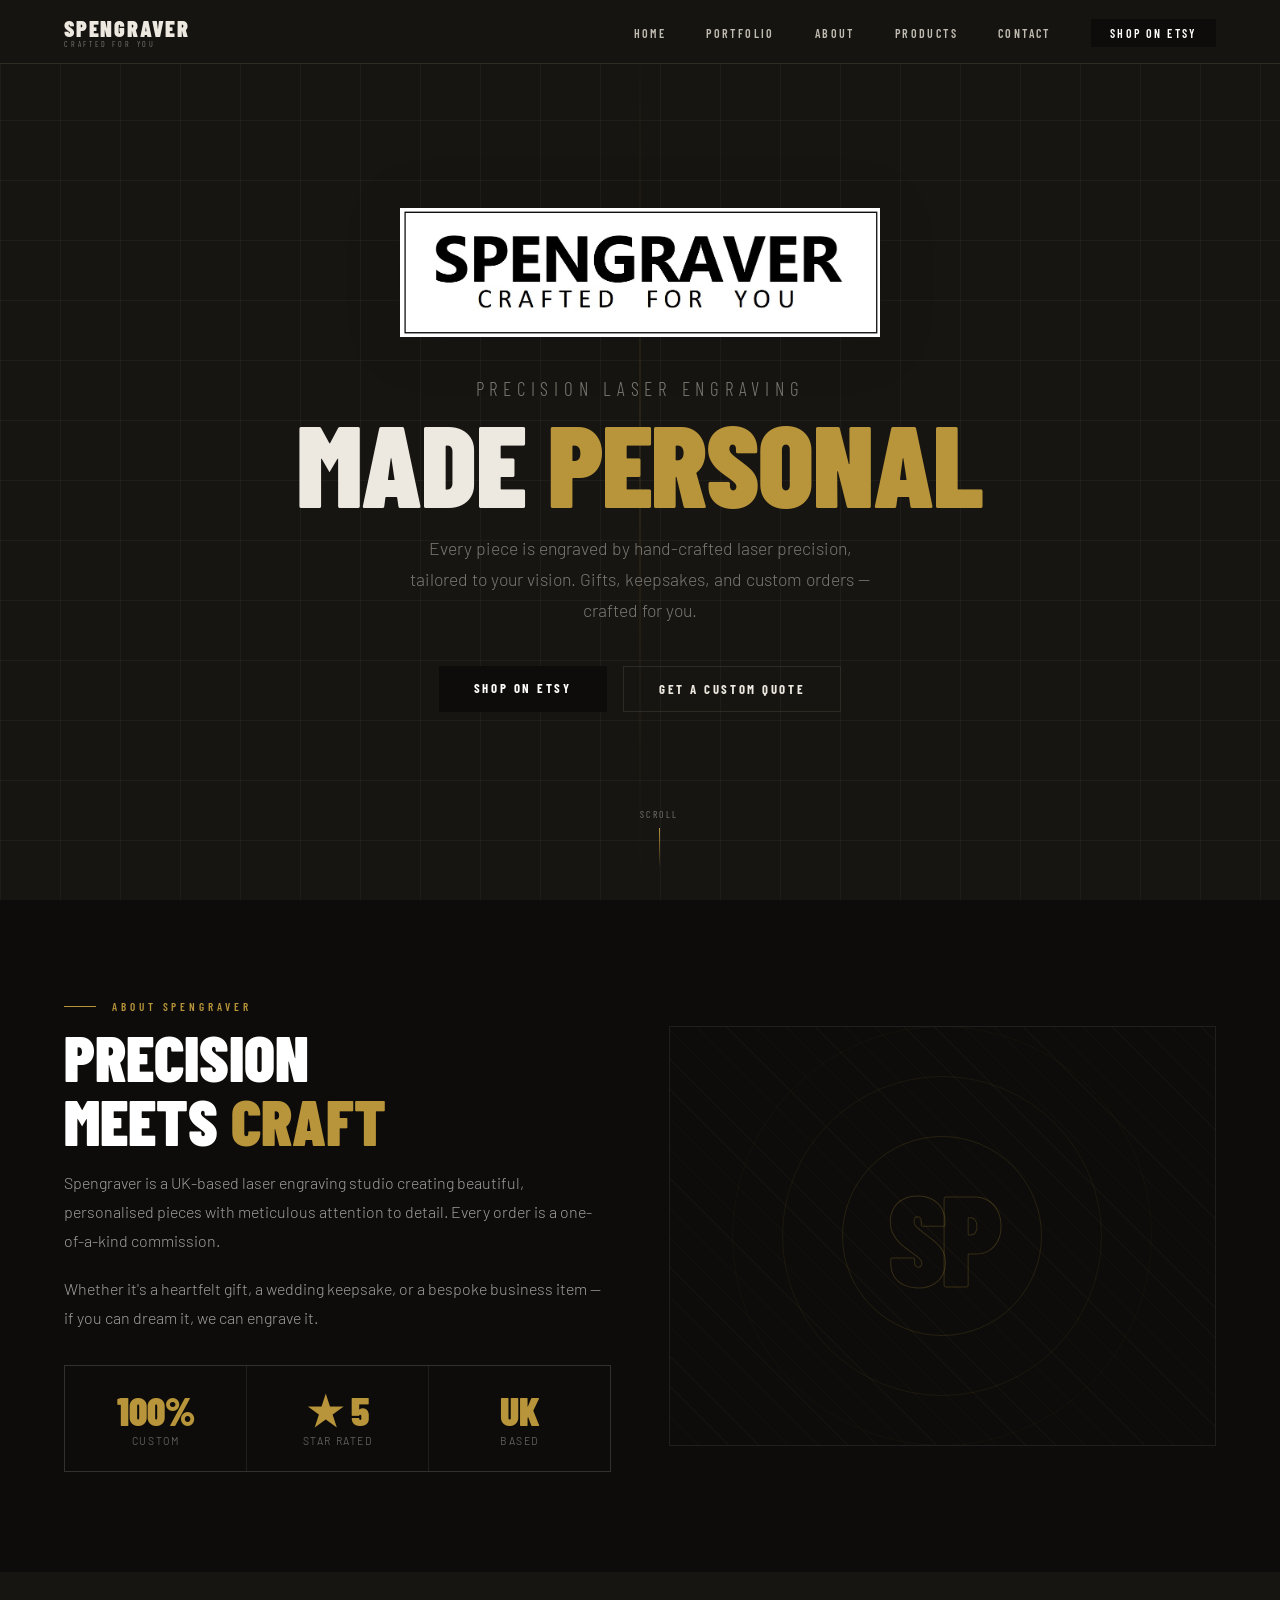
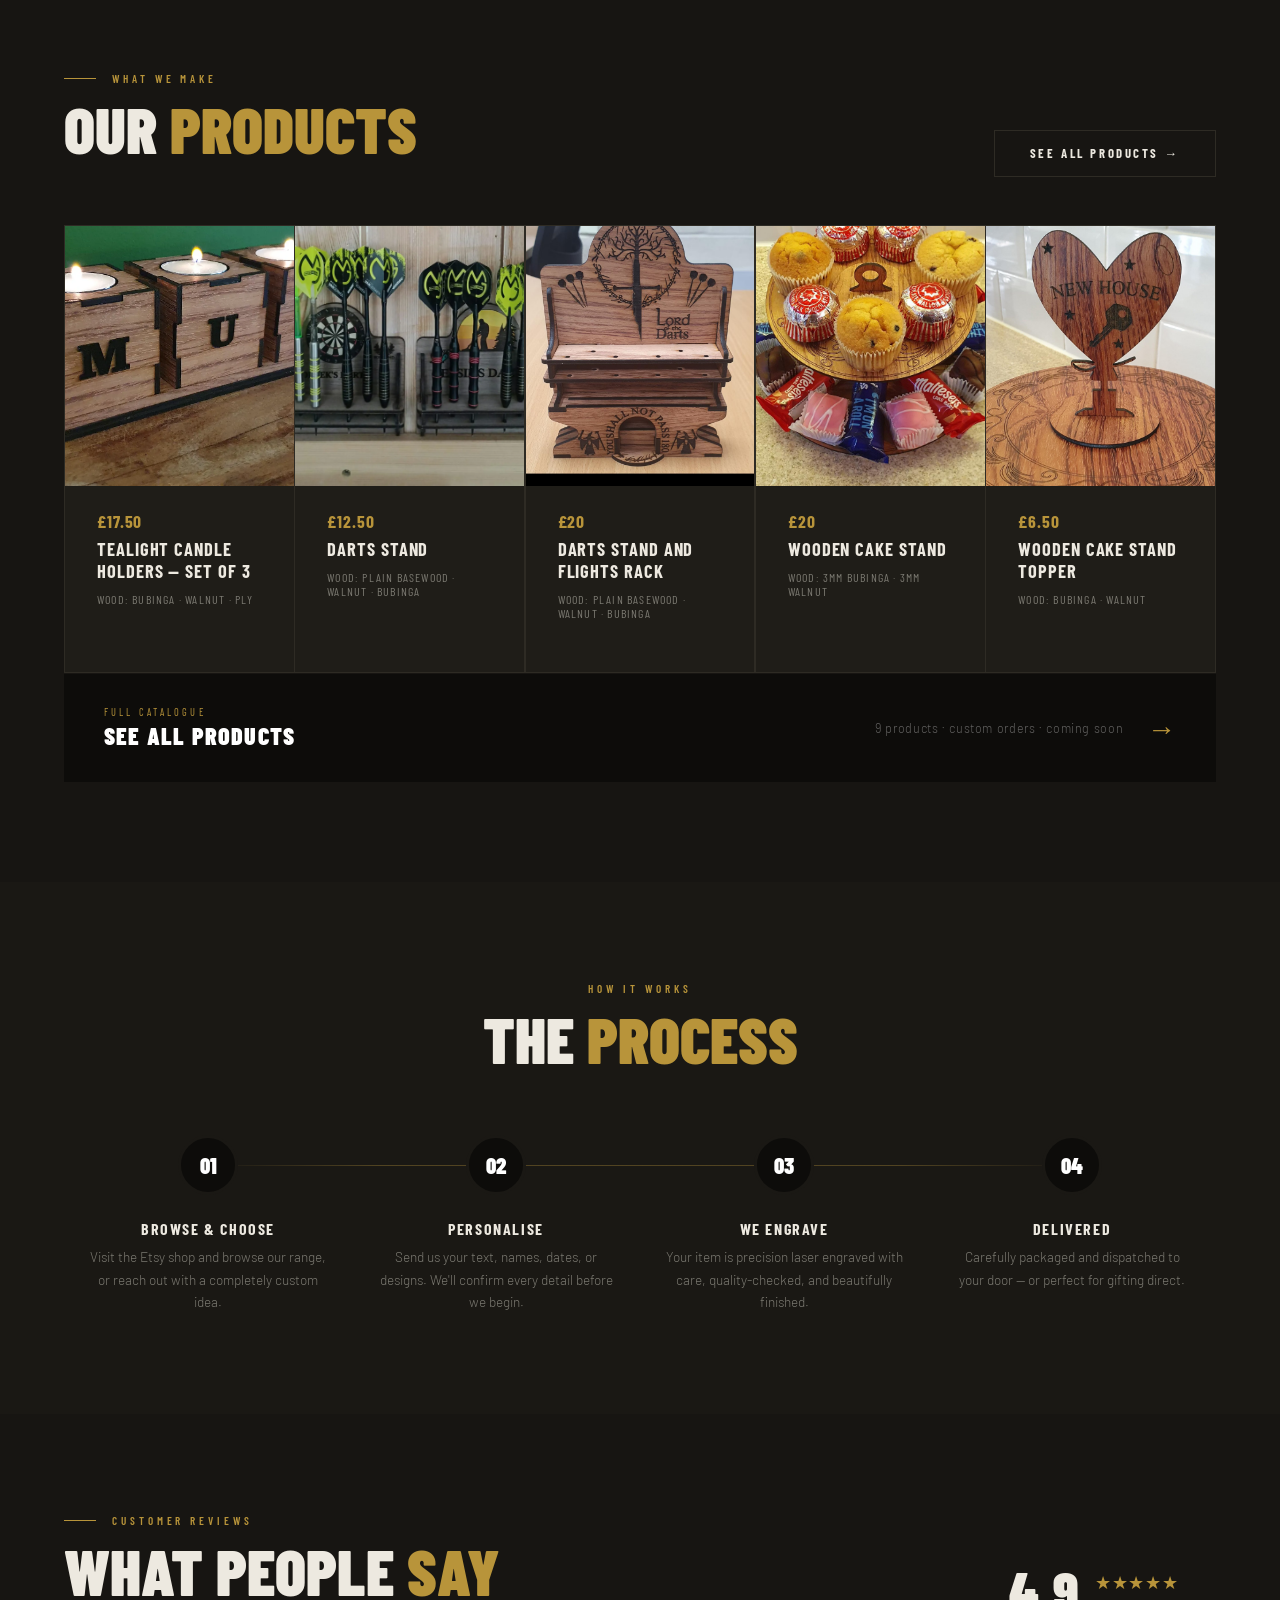
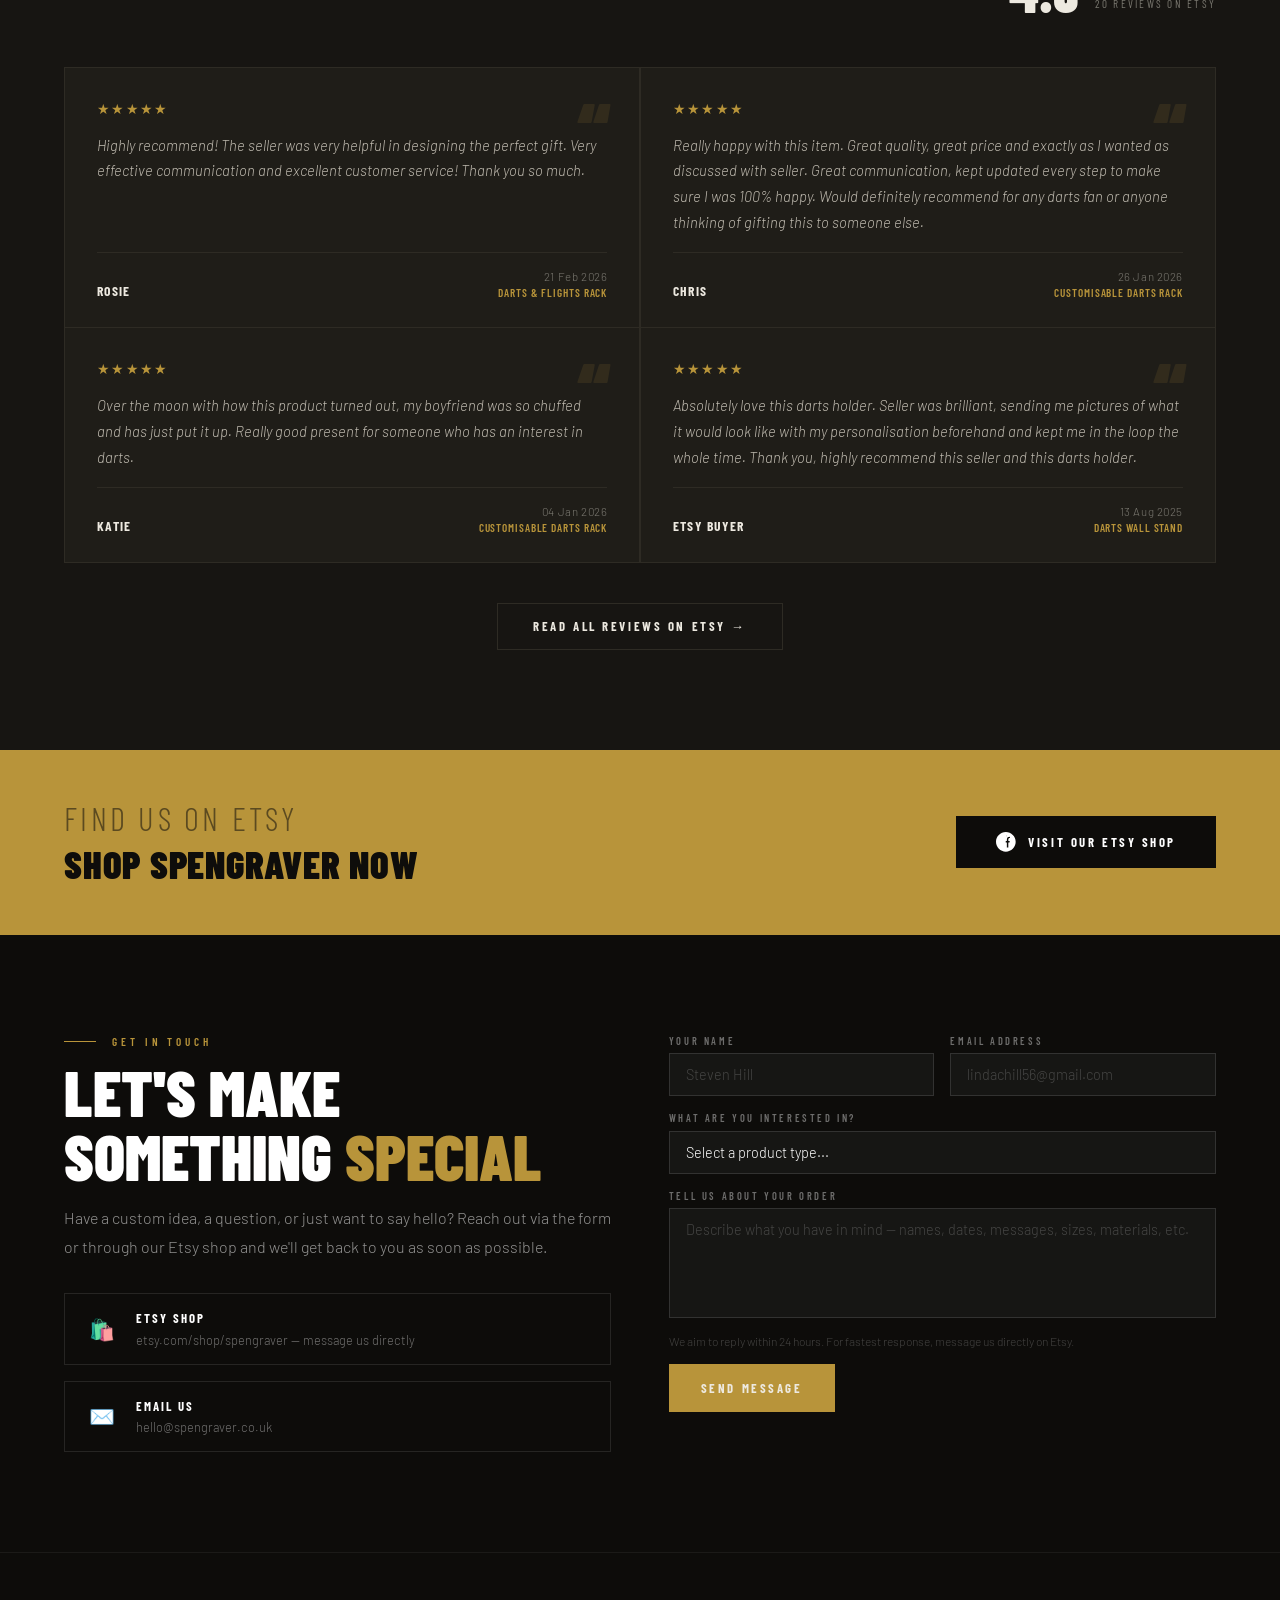
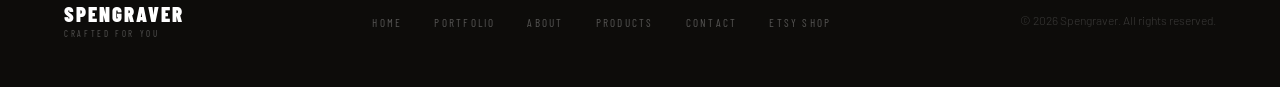
==== commit bfa8adba: "Merge pull request #13 from calbr21:changes-w-dad dark mode only" ====
--- a/index.html
+++ b/index.html
@@ -3,6 +3,7 @@
 <head>
   <meta charset="UTF-8">
   <meta name="viewport" content="width=device-width, initial-scale=1.0">
+  <meta name="color-scheme" content="dark">
   <title>SPENGRAVER – Crafted For You</title>
   <link rel="preconnect" href="https://fonts.googleapis.com">
   <link rel="preconnect" href="https://fonts.gstatic.com" crossorigin>
--- a/style.css
+++ b/style.css
@@ -10,16 +10,17 @@
 
 /* ── CSS VARIABLES ── */
 :root {
-  --bg: #f5f3ef;
-  --ink: #0e0d0b;
-  --ink-mid: #3a3830;
-  --ink-soft: #7a786e;
-  --border: #d8d4c8;
-  --gold: #b8943a;
-  --gold-light: #d4aa50;
-  --white: #ffffff;
-  --card-bg: #ffffff;
-  --dark-surface: #0e0d0b;
+  color-scheme: dark;
+  --bg:           #171512;
+  --ink:          #ede9e0;
+  --ink-mid:      #c0bbb0;
+  --ink-soft:     #7a7870;
+  --border:       #2e2b24;
+  --gold:         #b8943a;
+  --gold-light:   #d4aa50;
+  --white:        #ffffff;
+  --card-bg:      #1f1d18;
+  --dark-surface: #0d0c0a;
 }
 
 html {
@@ -41,7 +42,7 @@
   position: fixed;
   top: 0; left: 0; right: 0;
   z-index: 100;
-  background: rgba(245, 243, 239, 0.94);
+  background: rgba(23, 21, 18, 0.95);
   backdrop-filter: blur(12px);
   border-bottom: 1px solid var(--border);
   display: flex;
@@ -122,8 +123,8 @@
   position: absolute;
   inset: 0;
   background-image:
-    linear-gradient(rgba(14, 13, 11, 0.04) 1px, transparent 1px),
-    linear-gradient(90deg, rgba(14, 13, 11, 0.04) 1px, transparent 1px);
+    linear-gradient(rgba(237, 233, 224, 0.04) 1px, transparent 1px),
+    linear-gradient(90deg, rgba(237, 233, 224, 0.04) 1px, transparent 1px);
   background-size: 60px 60px;
   pointer-events: none;
 }
@@ -711,7 +712,7 @@
    ============================================================ */
 
 #process {
-  background: #efece4;
+  background: #1a1814;
   text-align: center;
 }
 
@@ -763,7 +764,7 @@
   margin: 0 auto 1.5rem;
   position: relative;
   z-index: 1;
-  border: 3px solid #efece4;
+  border: 3px solid #1a1814;
   transition: background 0.3s;
 }
 
@@ -806,7 +807,7 @@
   font-weight: 900;
   font-size: clamp(1.5rem, 3vw, 2.5rem);
   text-transform: uppercase;
-  color: var(--ink);
+  color: #0e0d0b;
   letter-spacing: 0.02em;
 }
 
@@ -1133,7 +1134,7 @@
 }
  
 .review-card {
-  background: var(--white);
+  background: var(--card-bg);
   padding: 2rem 2rem 1.75rem;
   display: flex;
   flex-direction: column;
@@ -1319,8 +1320,20 @@
 
   .product-card {
     padding: 1.25rem 1rem;
-  }  
-  
+  }
+
+  .products-seemore {
+    padding: 1.25rem 1.25rem;
+  }
+
+  .products-seemore-count {
+    display: none;
+  }
+
+  .products-seemore-right {
+    flex-shrink: 1;
+  }
+
 
 }
 
@@ -1331,62 +1344,5 @@
   }
 }
 
-/* ============================================================
-   DARK MODE
-   ============================================================ */
-
-@media (prefers-color-scheme: dark) {
-
-  :root {
-    --bg:           #171512;
-    --ink:          #ede9e0;
-    --ink-mid:      #c0bbb0;
-    --ink-soft:     #7a7870;
-    --border:       #2e2b24;
-    --card-bg:      #1f1d18;
-    --dark-surface: #0d0c0a;
-  }
-
-  /* Nav */
-  nav {
-    background: rgba(23, 21, 18, 0.95);
-  }
-
-  /* Hero grid lines — lighten for dark bg */
-  .hero::before {
-    background-image:
-      linear-gradient(rgba(237, 233, 224, 0.04) 1px, transparent 1px),
-      linear-gradient(90deg, rgba(237, 233, 224, 0.04) 1px, transparent 1px);
-  }
-
-  /* Process section */
-  #process {
-    background: #1a1814;
-  }
-
-  .step-num {
-    border-color: #1a1814;
-  }
-
-  /* Product & review cards — use card-bg instead of hardcoded white */
-  .review-card {
-    background: var(--card-bg);
-  }
-
-  /* Etsy banner — text sits on gold so must stay dark */
-  .etsy-banner-text {
-    color: #0e0d0b;
-  }
-
-  /* Page hero (products.html) */
-  .page-hero {
-    border-bottom-color: var(--border);
-  }
-
-  /* Form select dropdown */
-  .form-group select option {
-    background: #1a1814;
-  }
-}
-
-
+
+
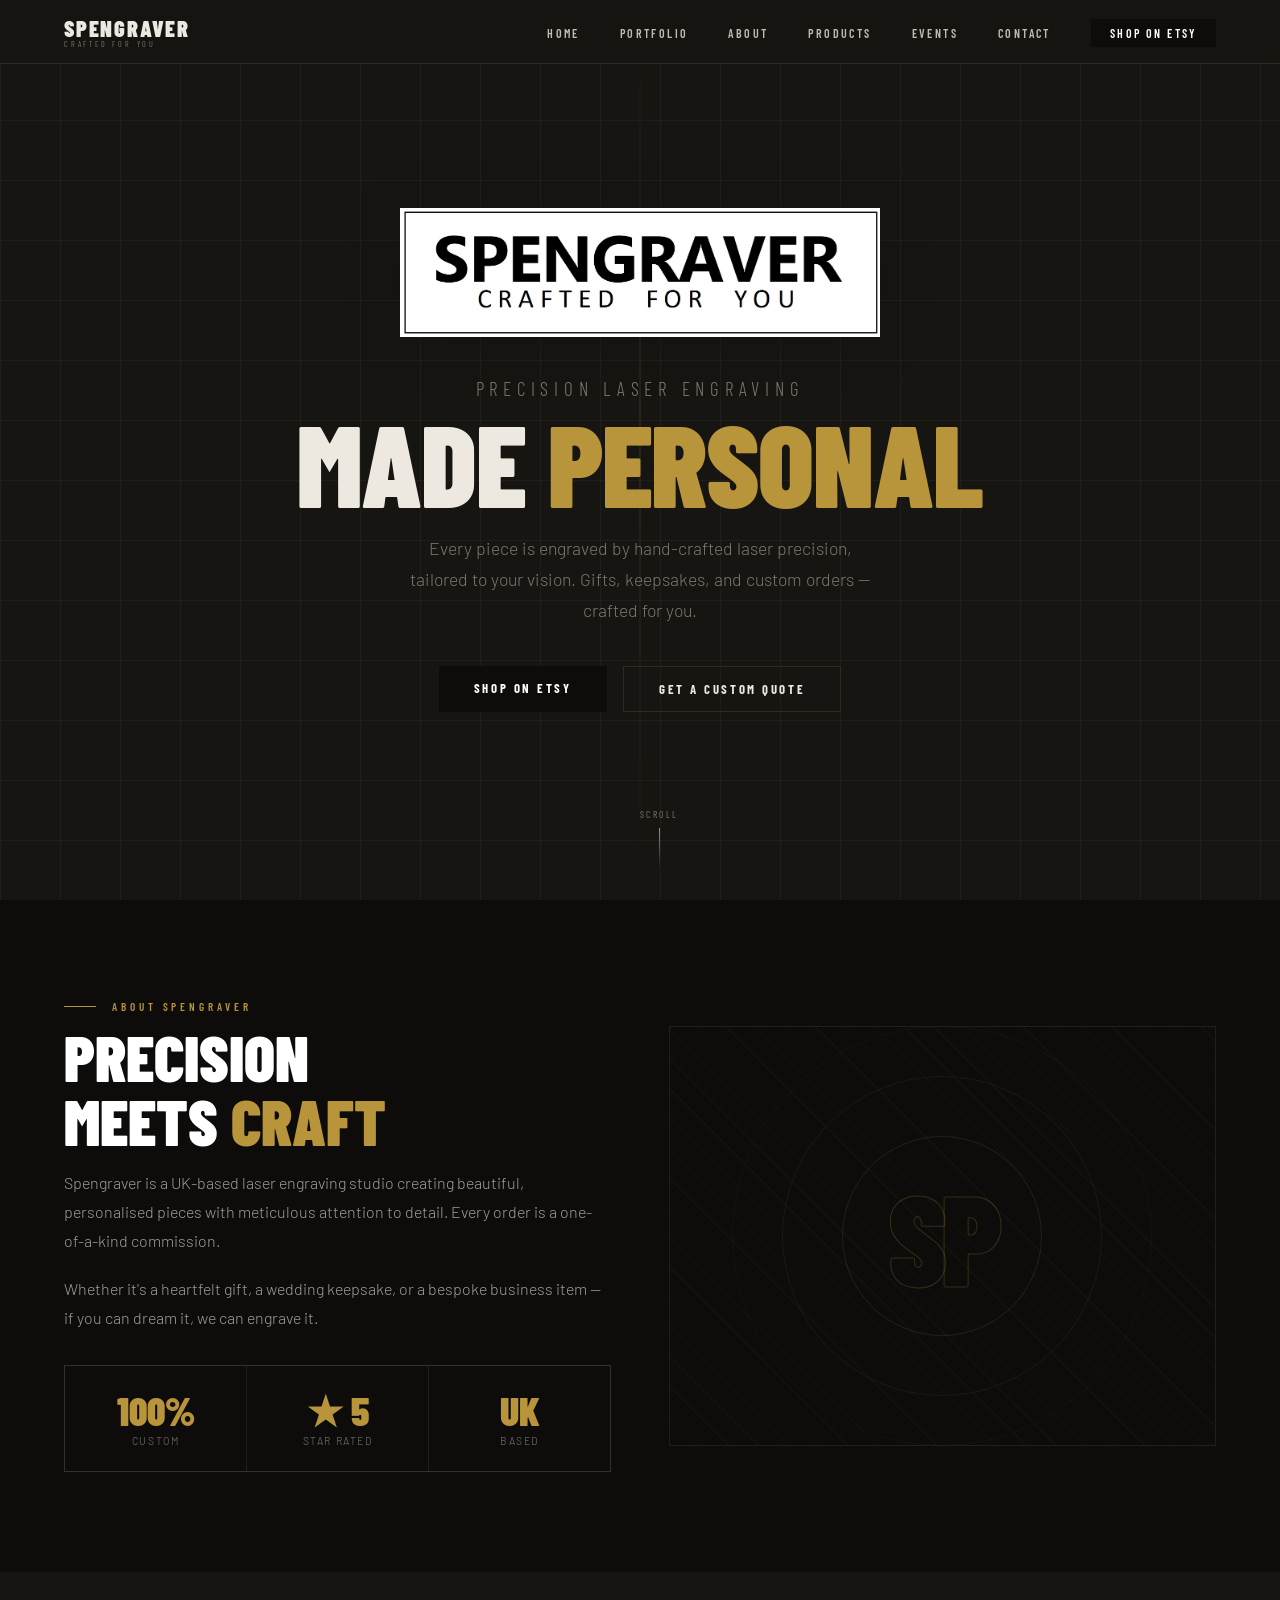
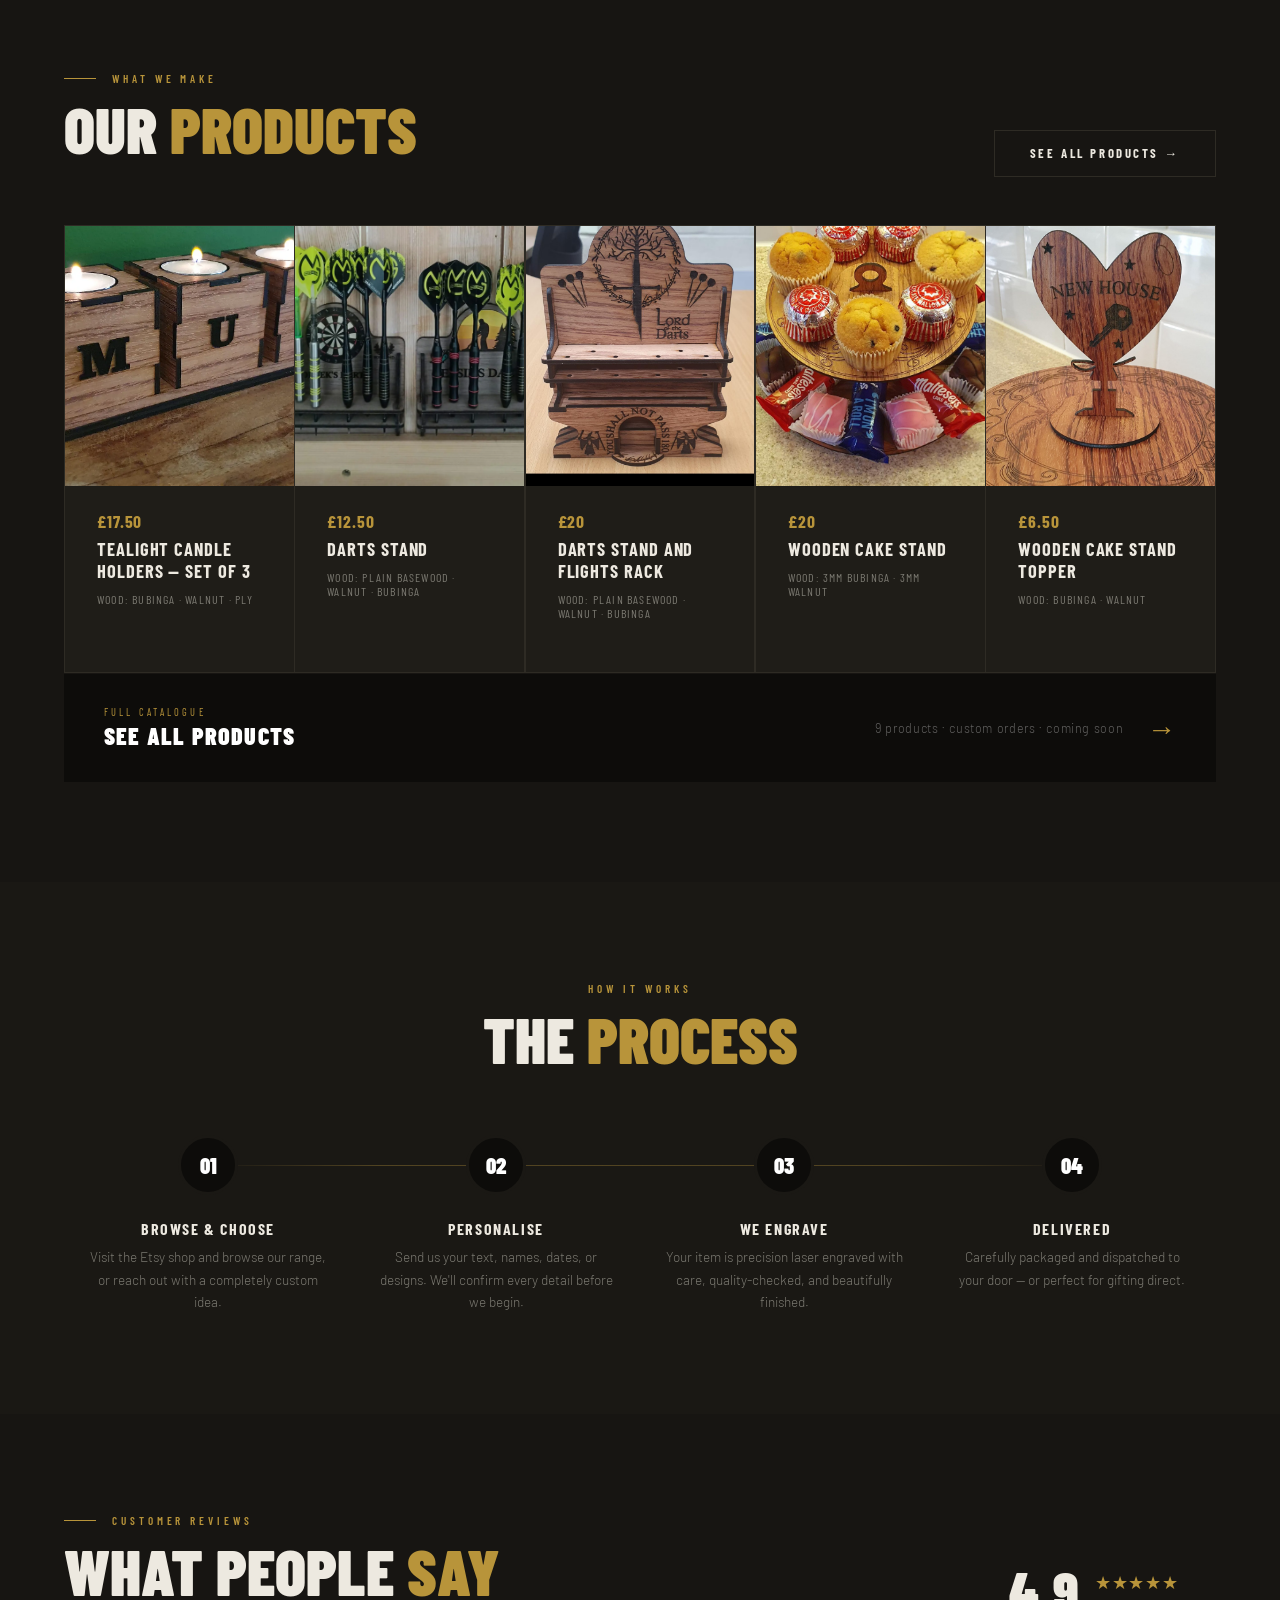
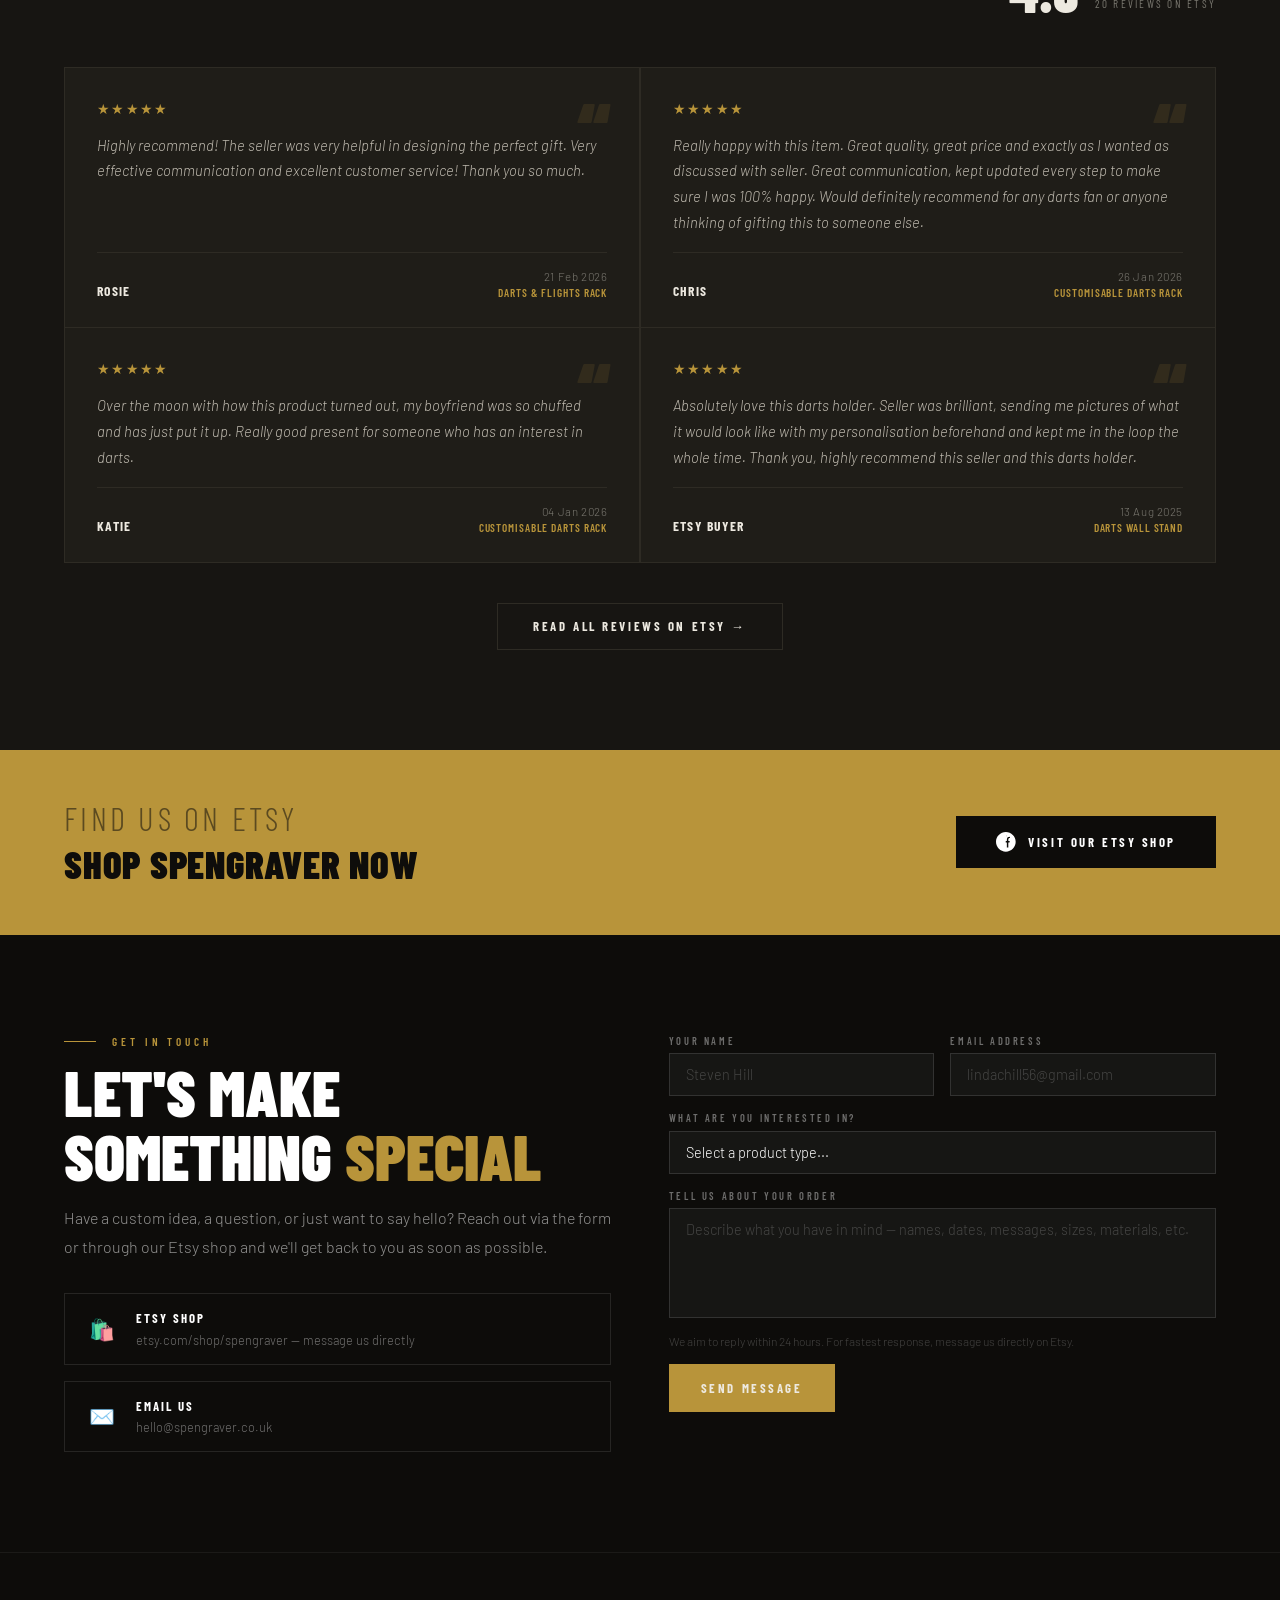
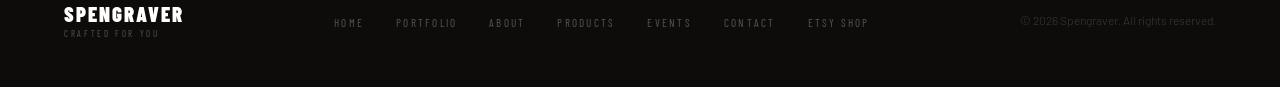
==== commit a4ad1aee: "Add events page with styling and functionality; include new images and update navigation" ====
--- a/index.html
+++ b/index.html
@@ -20,6 +20,7 @@
       <li><a href="portfolio.html">Portfolio</a></li>
       <li><a href="#about">About</a></li>
       <li><a href="products.html">Products</a></li>
+      <li><a href="events.html">Events</a></li>
       <li><a href="#contact">Contact</a></li>
       <li><a href="https://www.etsy.com/shop/spengraver" target="_blank" class="nav-etsy">Shop on Etsy</a></li>
     </ul>
@@ -279,16 +280,16 @@
         <div class="form-row">
           <div class="form-group">
             <label>Your Name</label>
-            <input type="text" placeholder="Steven Hill" required>
+            <input type="text" name="name" placeholder="Steven Hill" required>
           </div>
           <div class="form-group">
             <label>Email Address</label>
-            <input type="email" placeholder="lindachill56@gmail.com" required>
+            <input type="email" name="email" placeholder="lindachill56@gmail.com" required>
           </div>
         </div>
         <div class="form-group">
           <label>What are you interested in?</label>
-          <select>
+          <select name="interest">
             <option value="">Select a product type...</option>
             <option>Personalised Gift</option>
             <option>Wedding / Event Item</option>
@@ -299,12 +300,12 @@
         </div>
         <div class="form-group">
           <label>Tell us about your order</label>
-          <textarea placeholder="Describe what you have in mind — names, dates, messages, sizes, materials, etc."></textarea>
+          <textarea name="message" placeholder="Describe what you have in mind — names, dates, messages, sizes, materials, etc."></textarea>
         </div>
         <p class="form-note">We aim to reply within 24 hours. For fastest response, message us directly on Etsy.</p>
         <button type="submit" class="form-submit">Send Message</button>
-        <div class="form-success" id="formSuccess">✓ Message sent — we'll be in touch soon!</div>
       </form>
+      <div class="form-success" id="formSuccess">✓ Message sent — we'll be in touch soon!</div>
     </div>
   </section>
 
@@ -316,6 +317,7 @@
       <li><a href="portfolio.html">Portfolio</a></li>
       <li><a href="#about">About</a></li>
       <li><a href="products.html">Products</a></li>
+      <li><a href="events.html">Events</a></li>
       <li><a href="#contact">Contact</a></li>
       <li><a href="https://www.etsy.com/shop/spengraver" target="_blank">Etsy Shop</a></li>
     </ul>
@@ -335,14 +337,30 @@
     document.querySelectorAll('.reveal').forEach(el => observer.observe(el));
 
     // ── Contact form ──
-    function handleSubmit(e) {
+    async function handleSubmit(e) {
       e.preventDefault();
-      const btn = document.querySelector('.form-submit');
+      const form = document.getElementById('contactForm');
+      const btn  = document.querySelector('.form-submit');
       btn.textContent = 'Sending...';
-      setTimeout(() => {
-        document.getElementById('contactForm').style.display = 'none';
-        document.getElementById('formSuccess').style.display = 'block';
-      }, 1000);
+      btn.disabled = true;
+
+      try {
+        const res = await fetch('submit.php', {
+          method: 'POST',
+          body: new FormData(form),
+        });
+        const data = await res.json();
+        if (res.ok && data.success) {
+          form.style.display = 'none';
+          document.getElementById('formSuccess').style.display = 'block';
+        } else {
+          btn.textContent = 'Something went wrong — try again';
+          btn.disabled = false;
+        }
+      } catch {
+        btn.textContent = 'Something went wrong — try again';
+        btn.disabled = false;
+      }
     }
 
   </script>
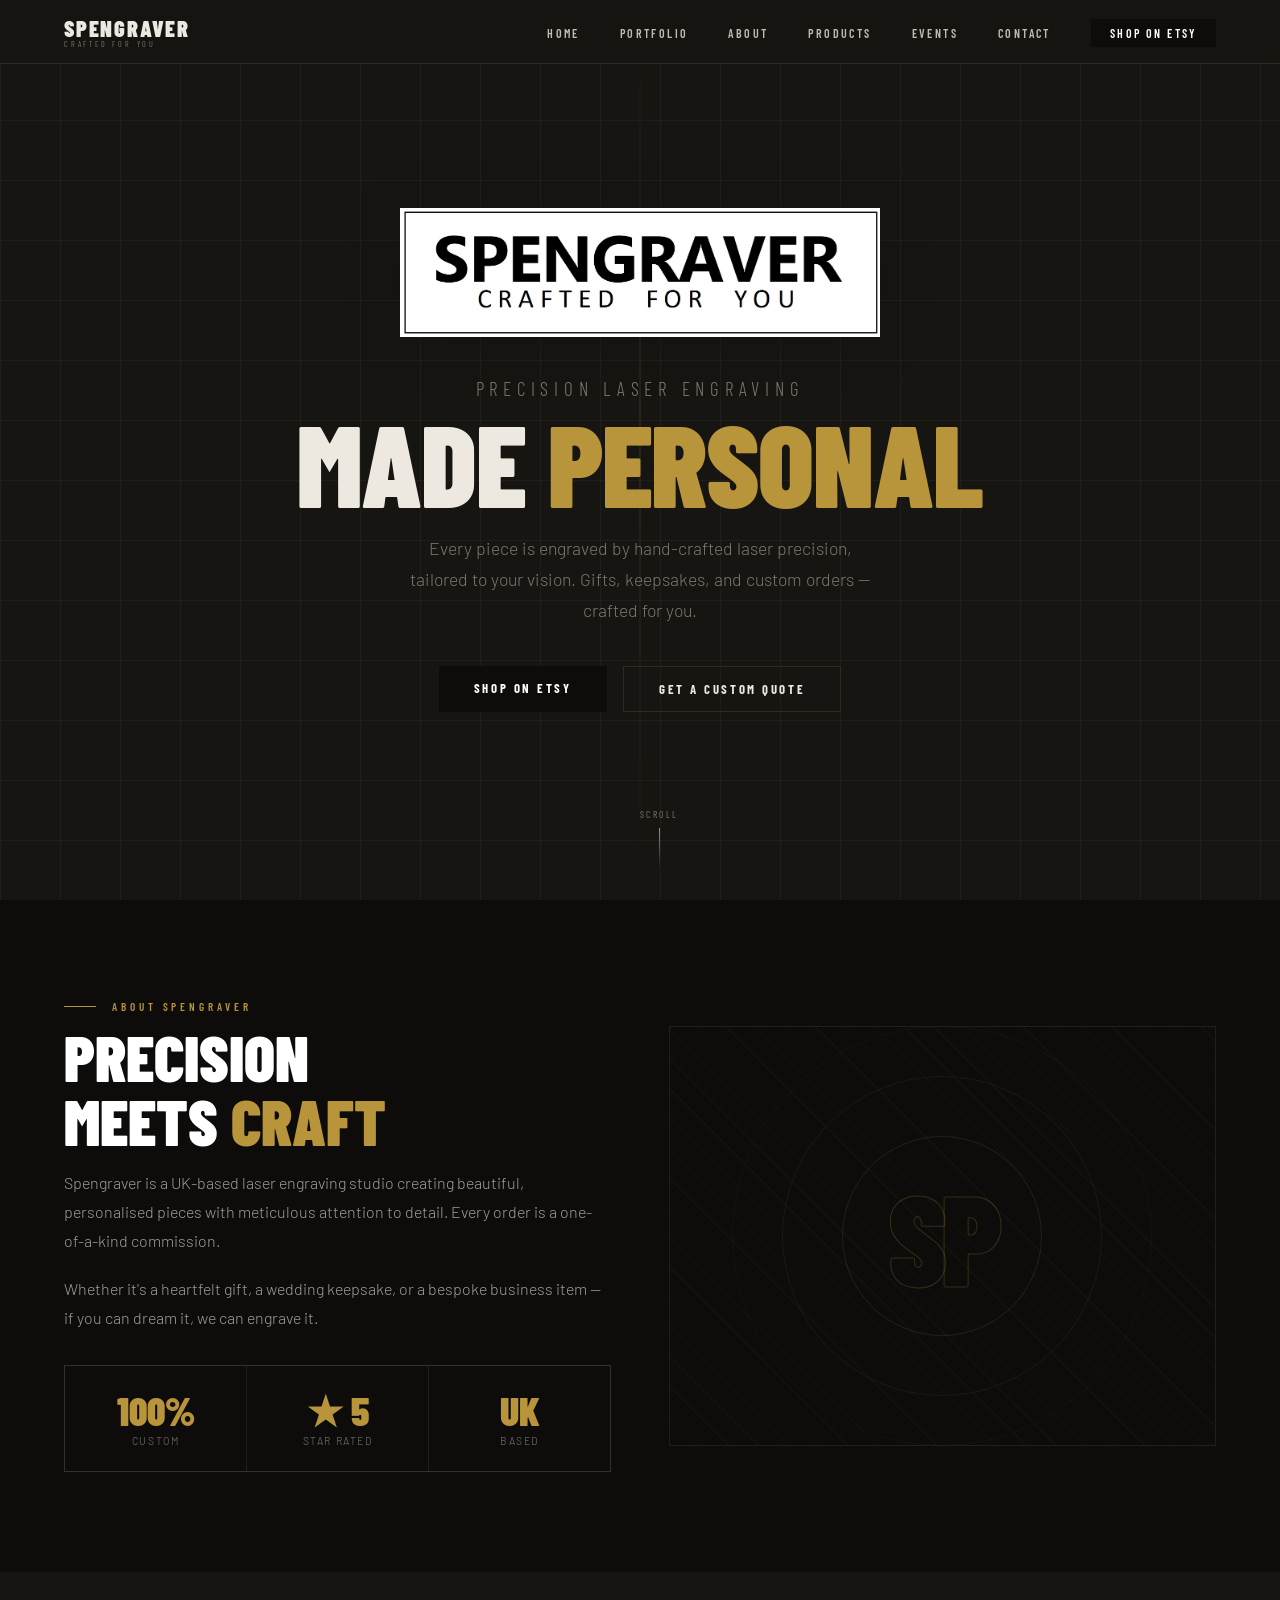
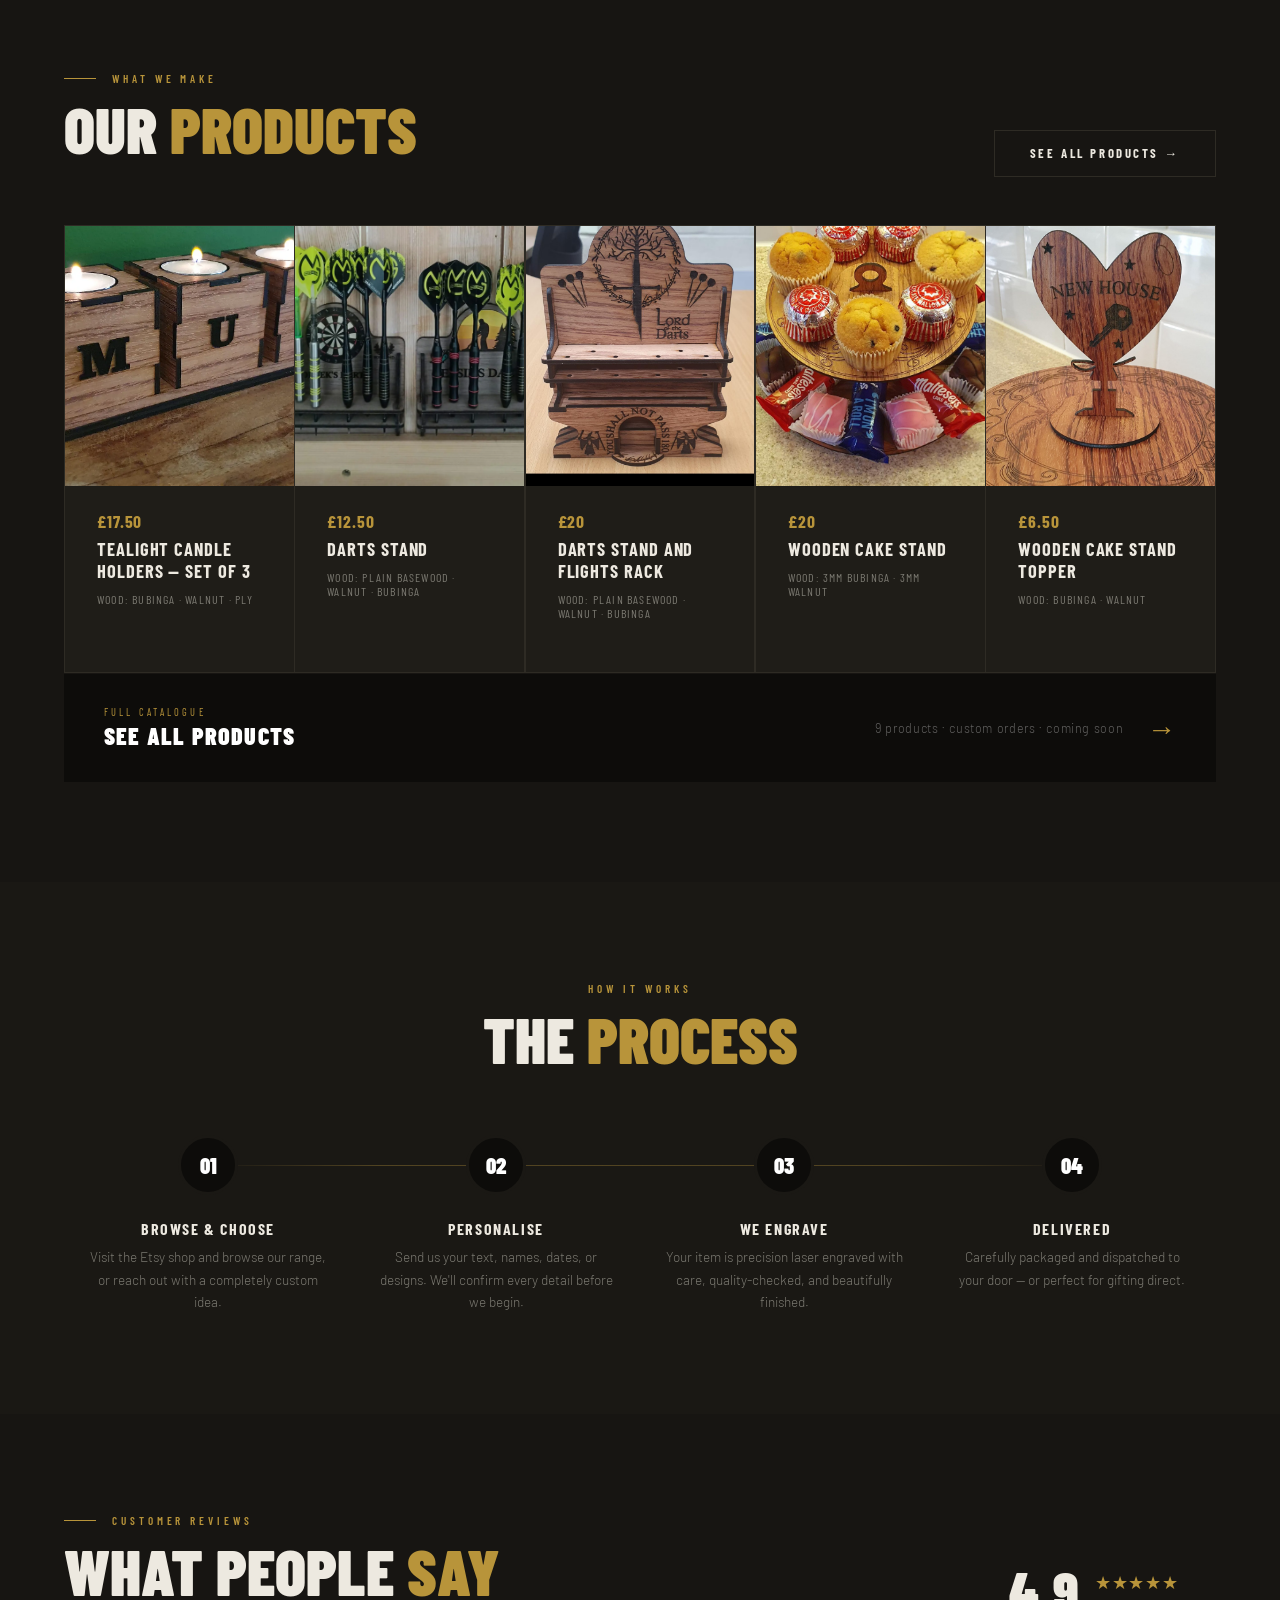
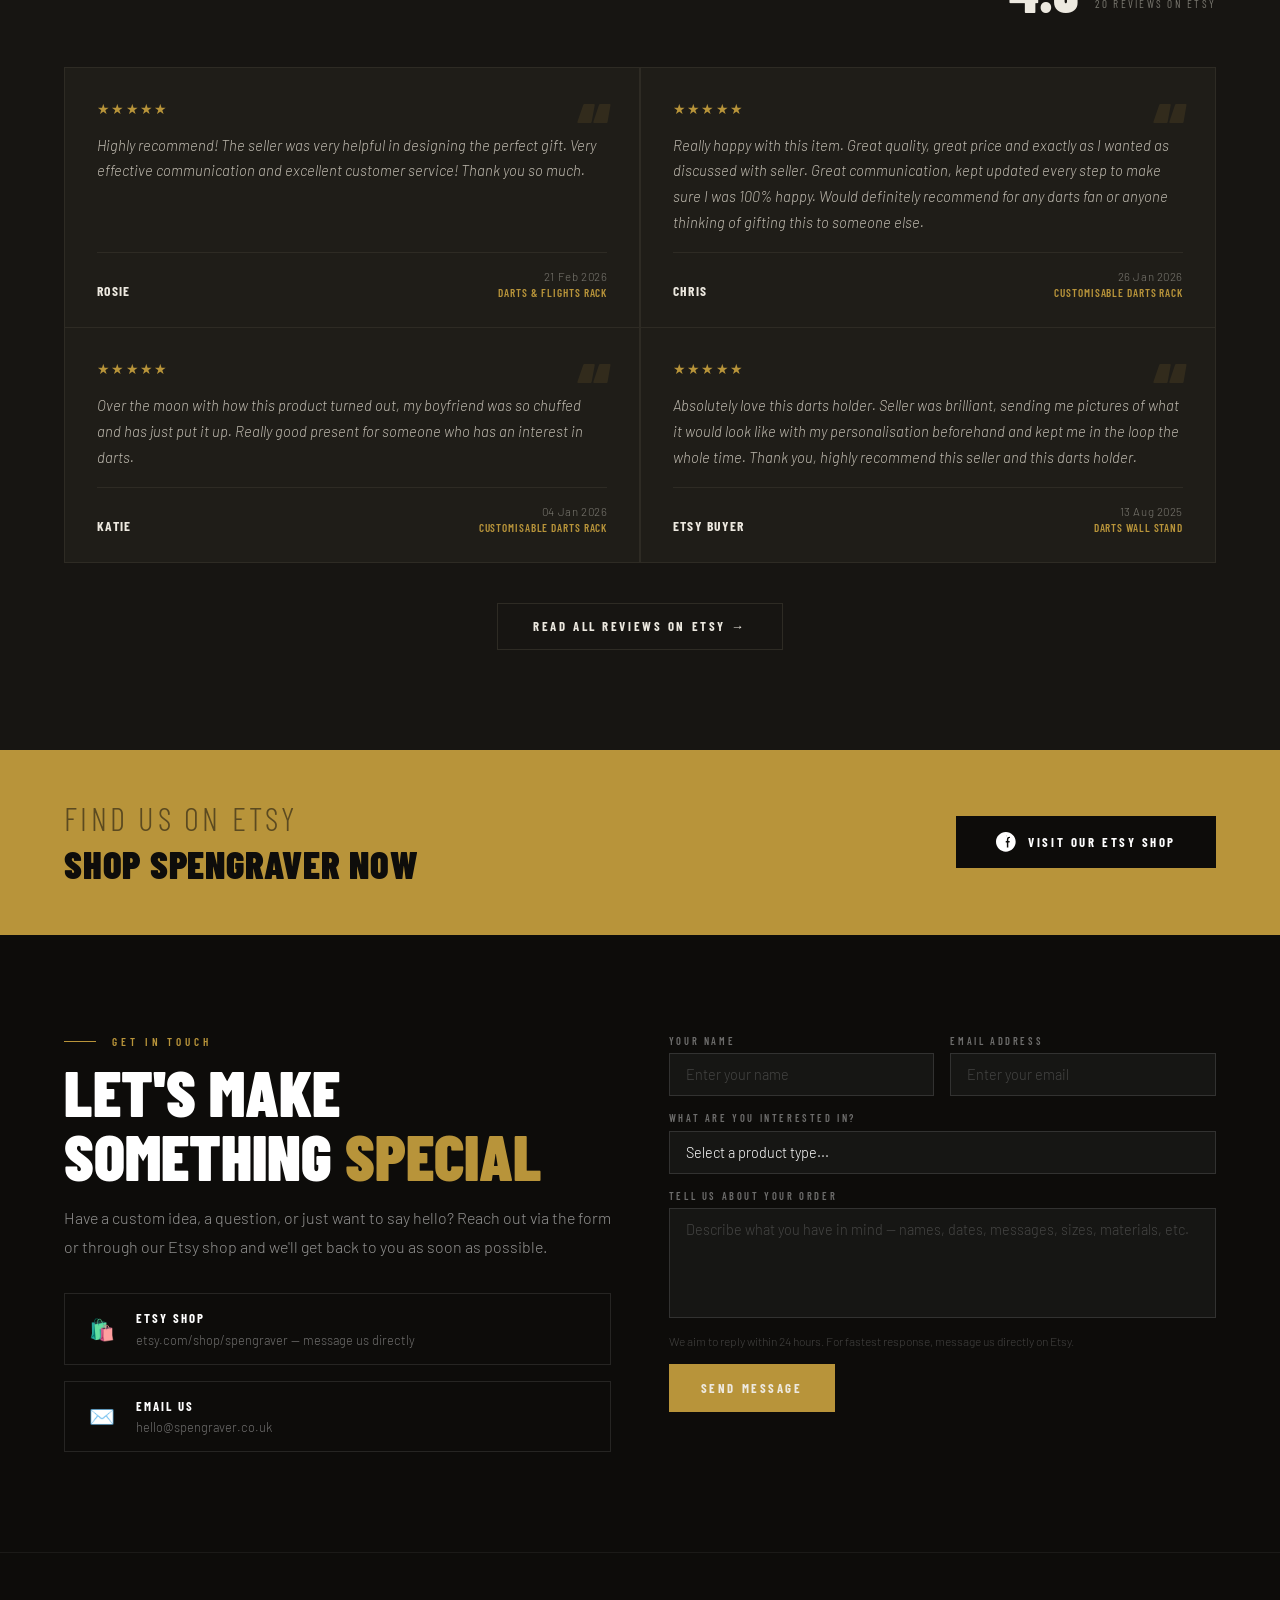
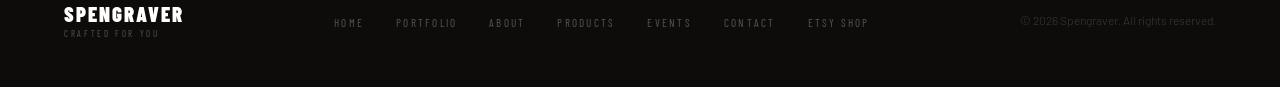
==== commit d39d84d4: "Update input placeholders for name and email fields in the contact form" ====
--- a/index.html
+++ b/index.html
@@ -280,11 +280,11 @@
         <div class="form-row">
           <div class="form-group">
             <label>Your Name</label>
-            <input type="text" name="name" placeholder="Steven Hill" required>
+            <input type="text" name="name" placeholder="Enter your name" required>
           </div>
           <div class="form-group">
             <label>Email Address</label>
-            <input type="email" name="email" placeholder="lindachill56@gmail.com" required>
+            <input type="email" name="email" placeholder="Enter your email" required>
           </div>
         </div>
         <div class="form-group">
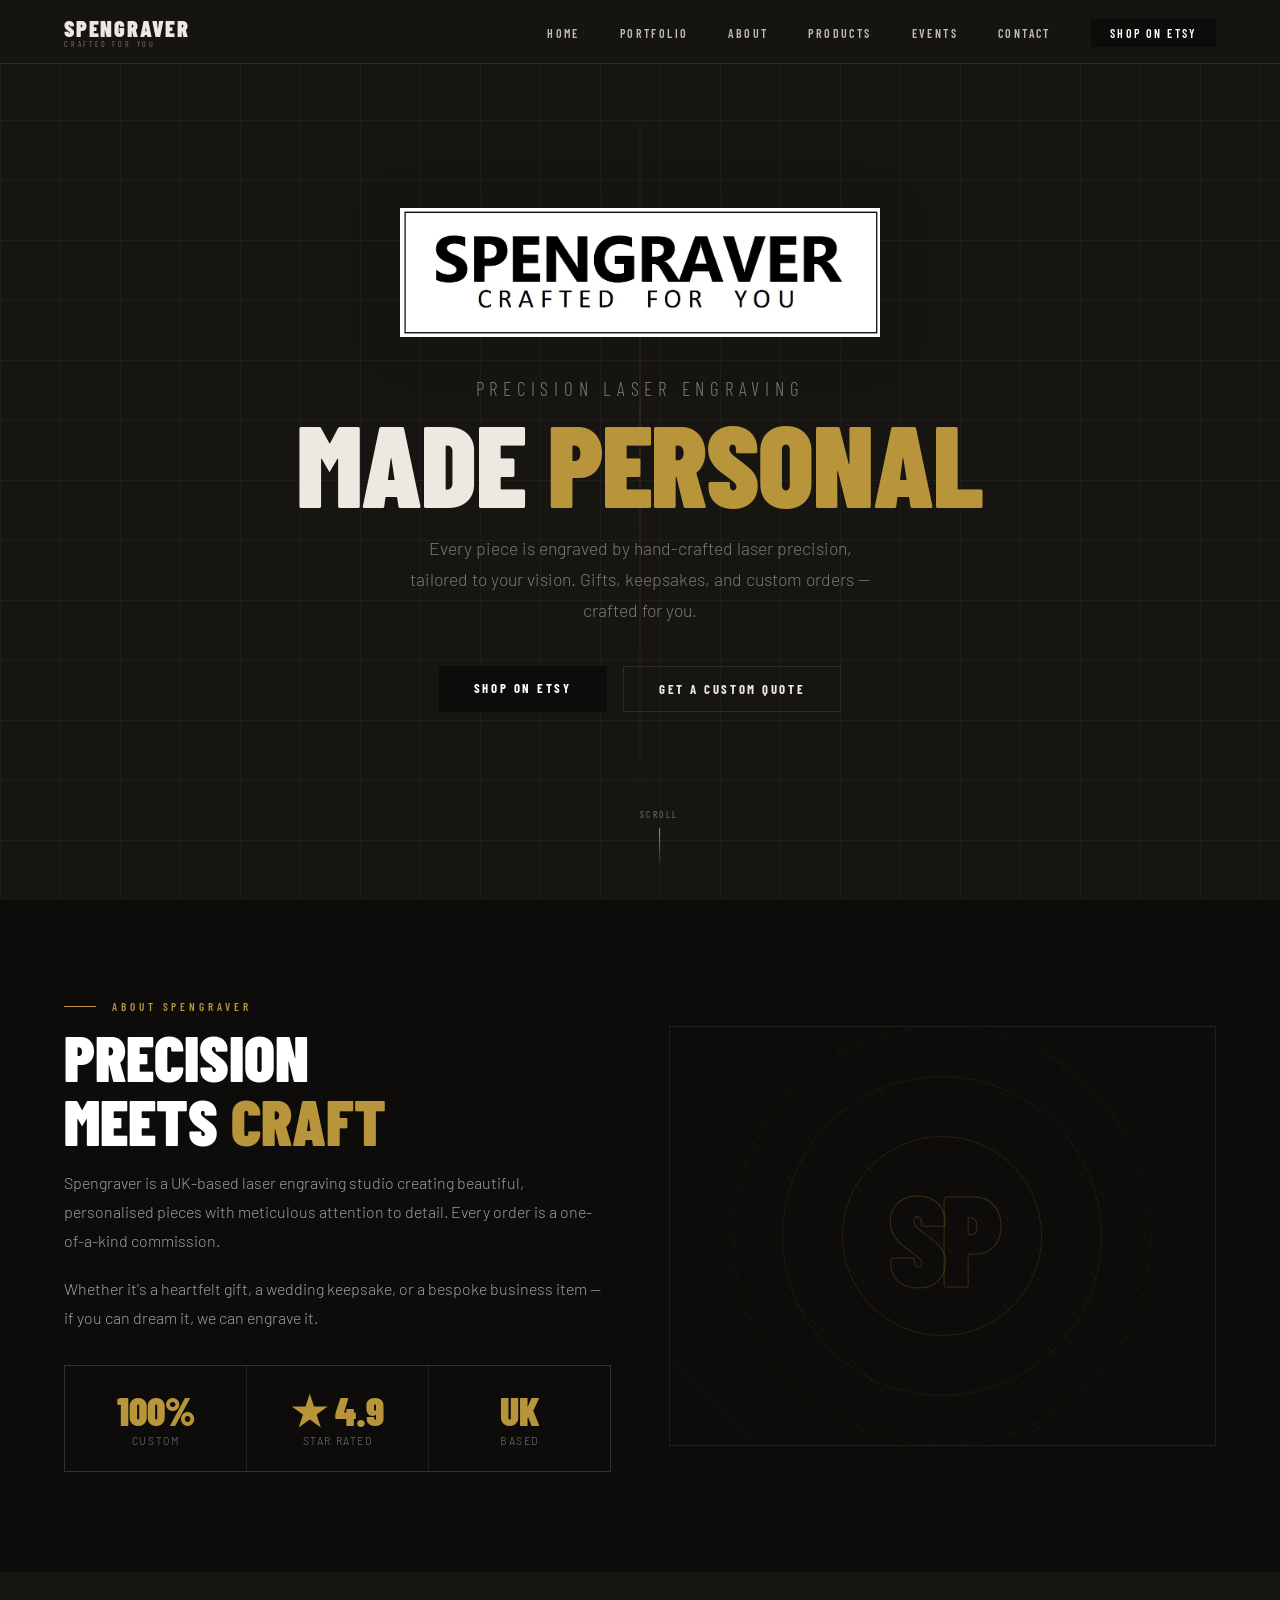
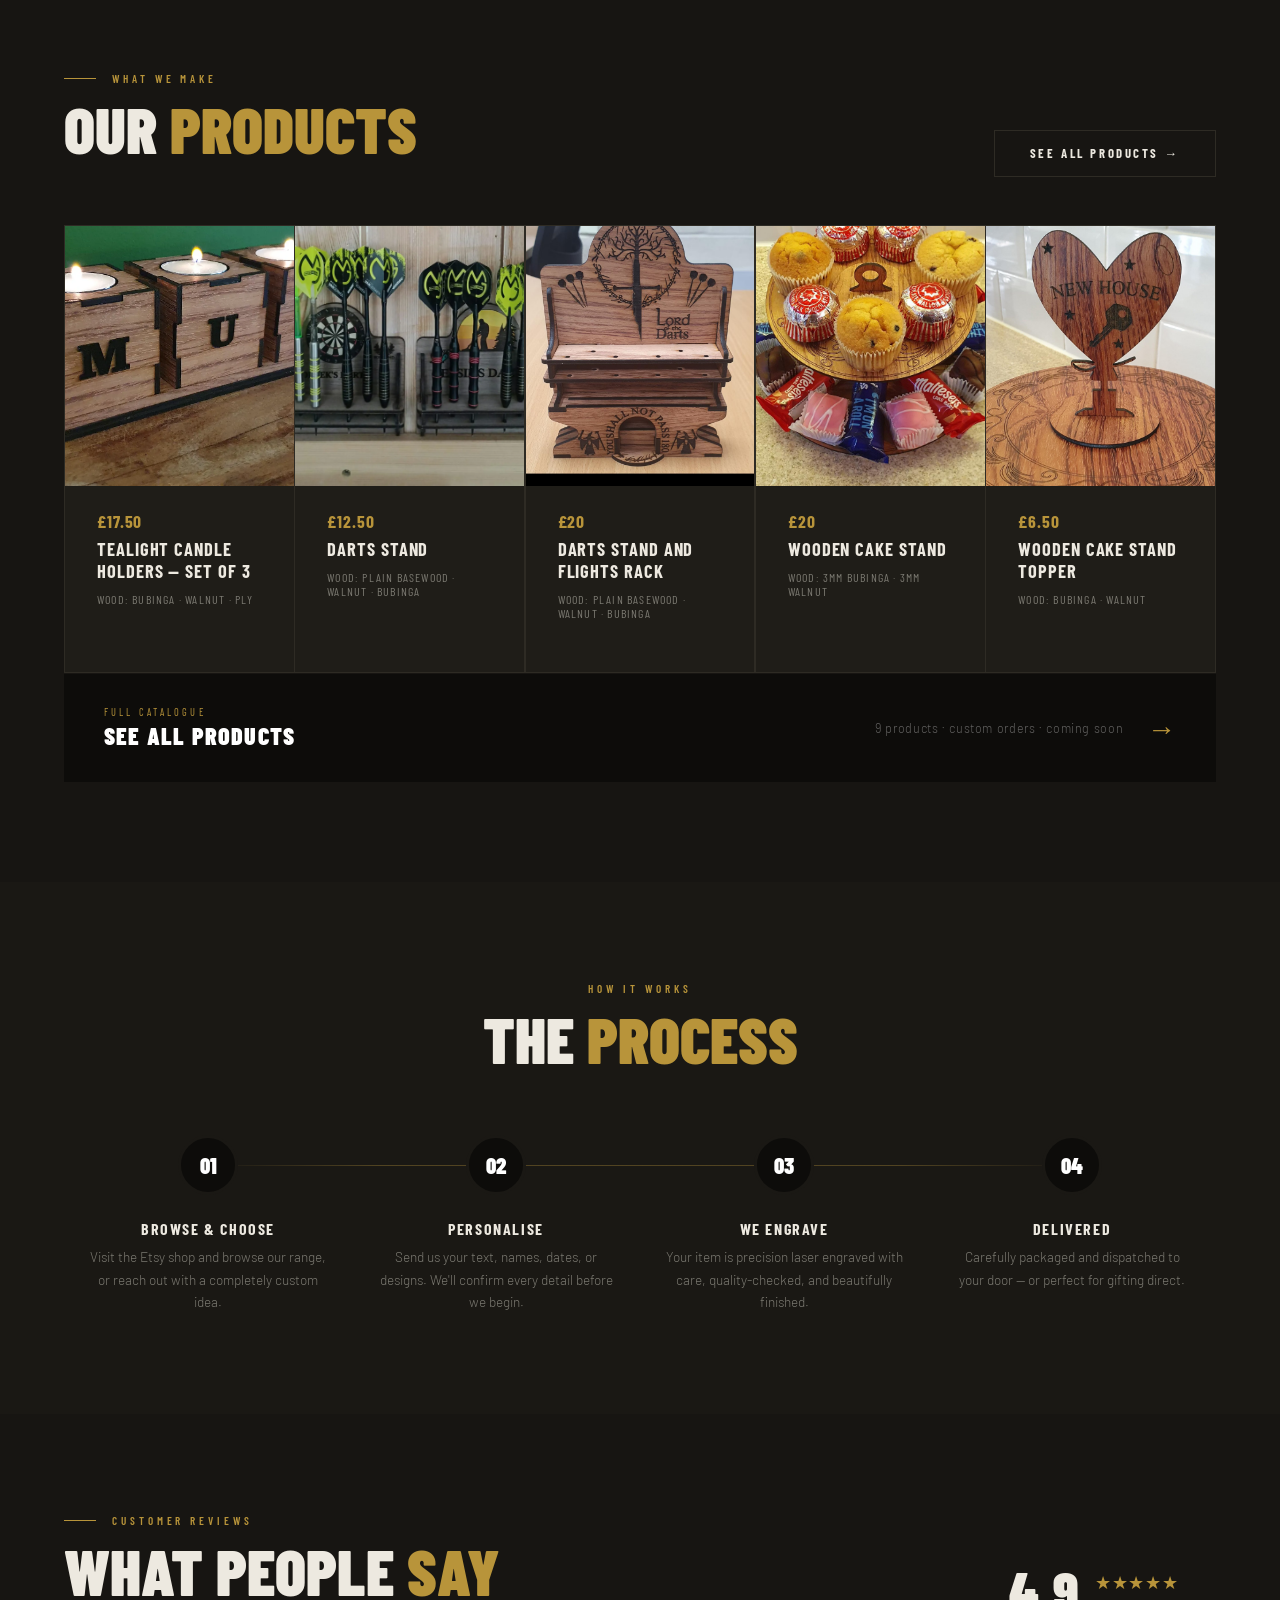
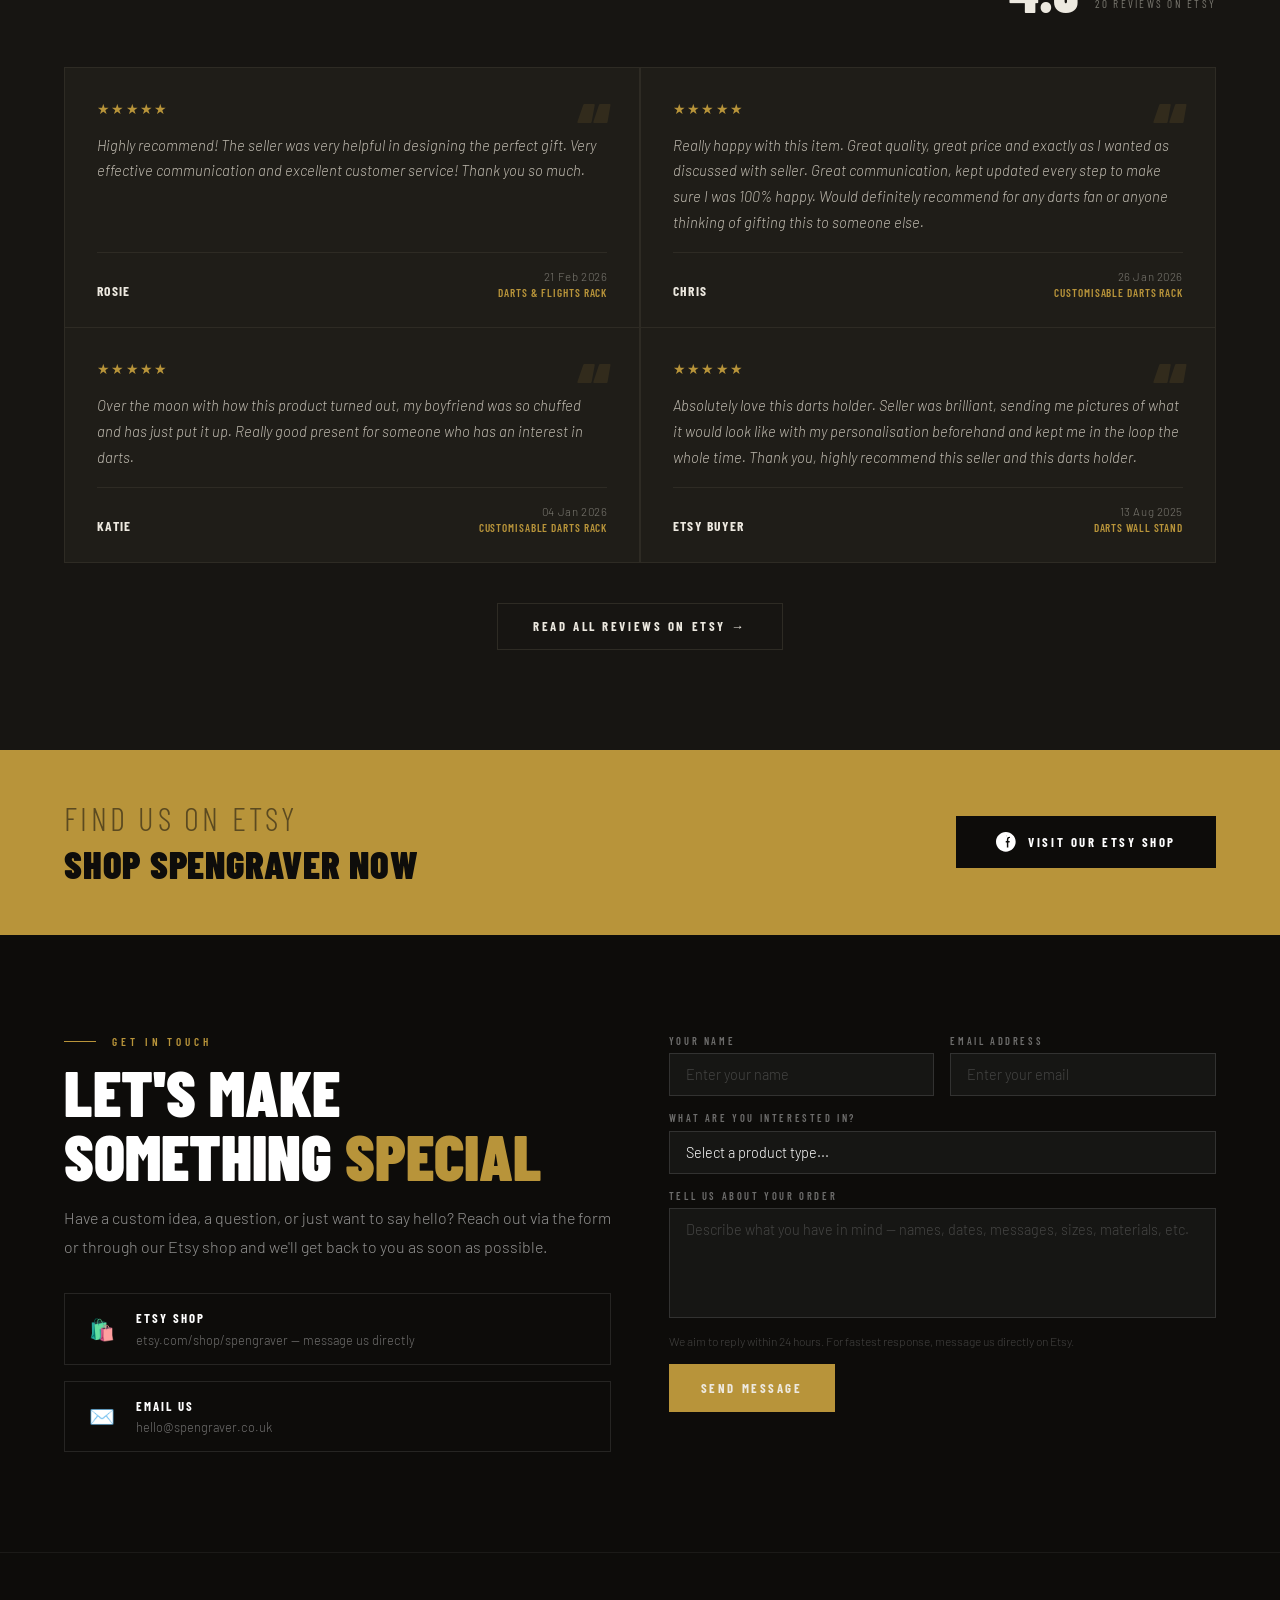
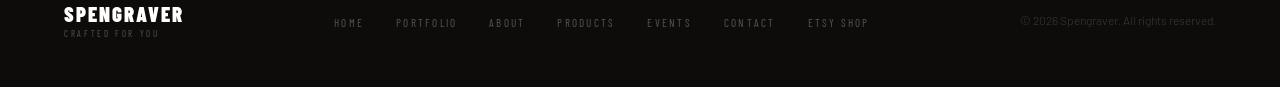
==== commit 87fe9aaa: "Update star rating from 5 to 4.9 in about section" ====
--- a/index.html
+++ b/index.html
@@ -50,7 +50,7 @@
       <p class="about-text">Whether it's a heartfelt gift, a wedding keepsake, or a bespoke business item — if you can dream it, we can engrave it.</p>
       <div class="about-stats">
         <div class="stat"><span class="stat-num">100%</span><span class="stat-label">Custom</span></div>
-        <div class="stat"><span class="stat-num">★ 5</span><span class="stat-label">Star Rated</span></div>
+        <div class="stat"><span class="stat-num">★ 4.9</span><span class="stat-label">Star Rated</span></div>
         <div class="stat"><span class="stat-num">UK</span><span class="stat-label">Based</span></div>
       </div>
     </div>
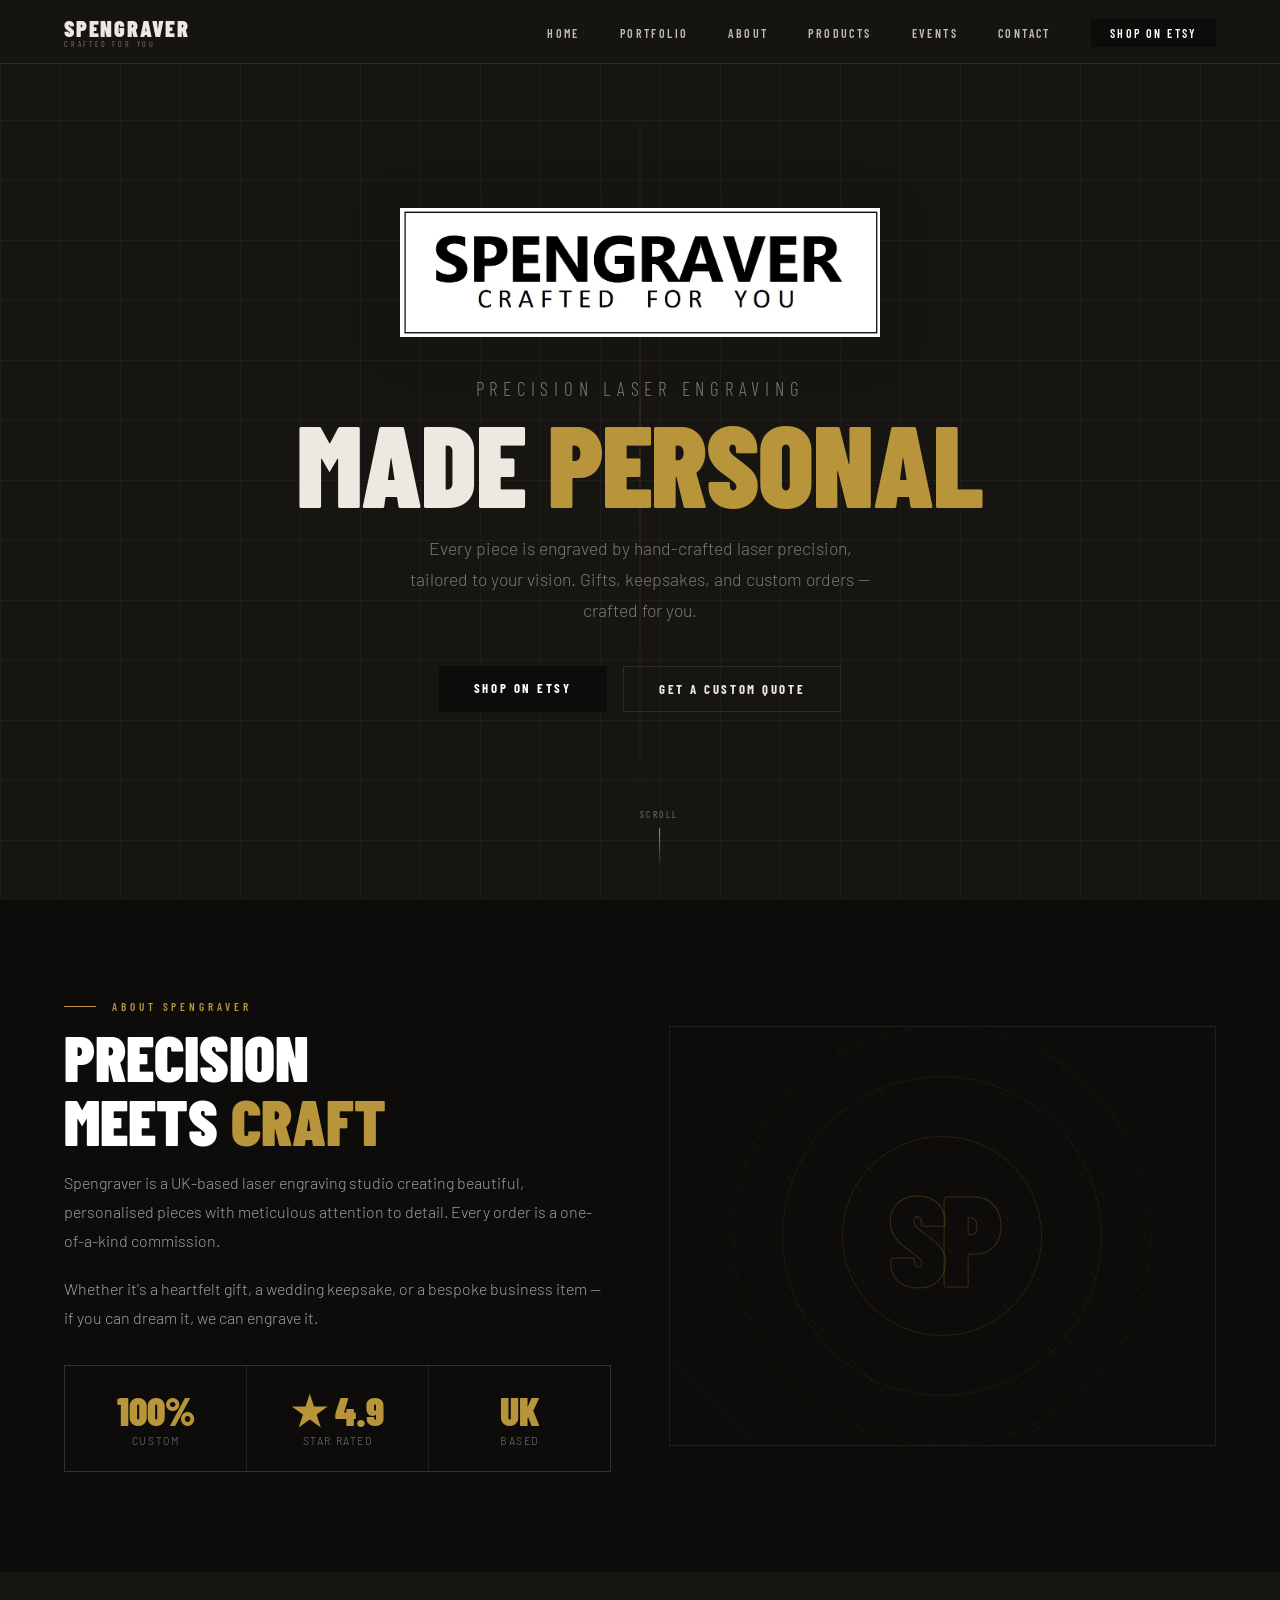
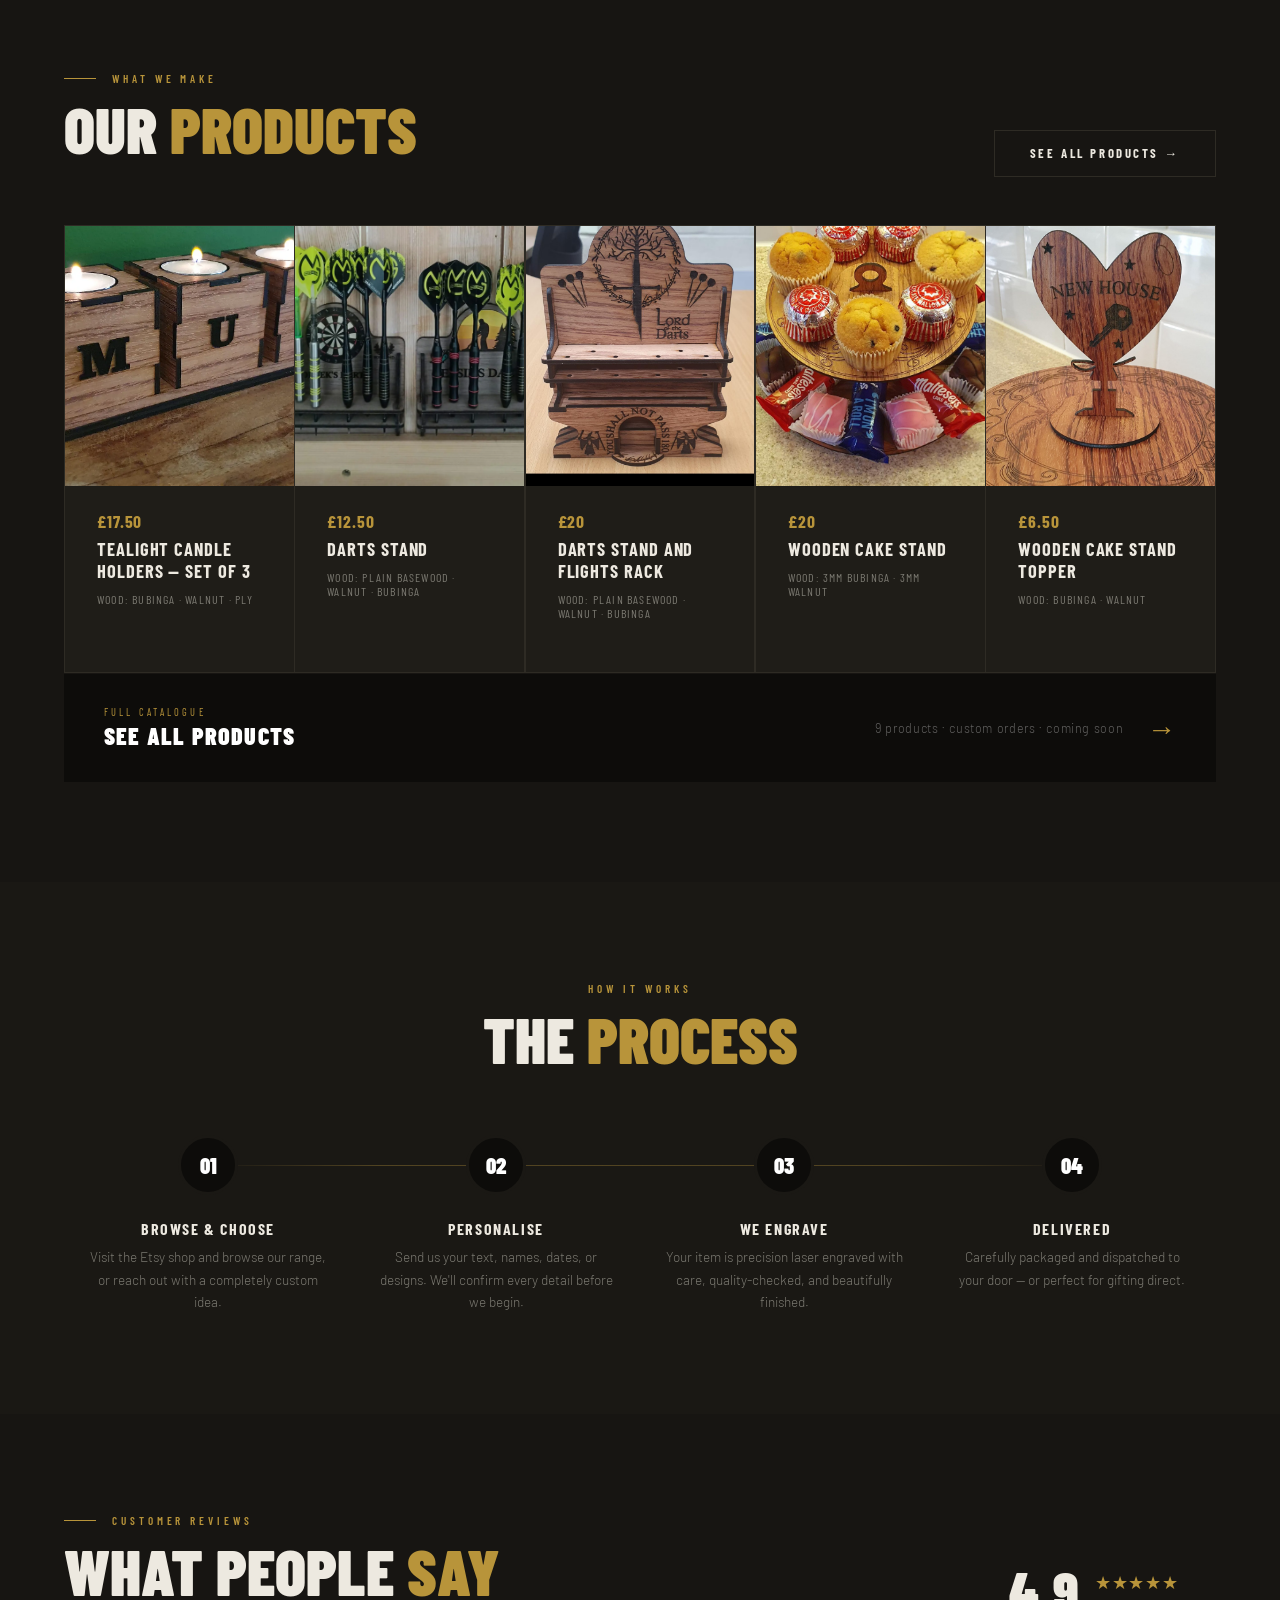
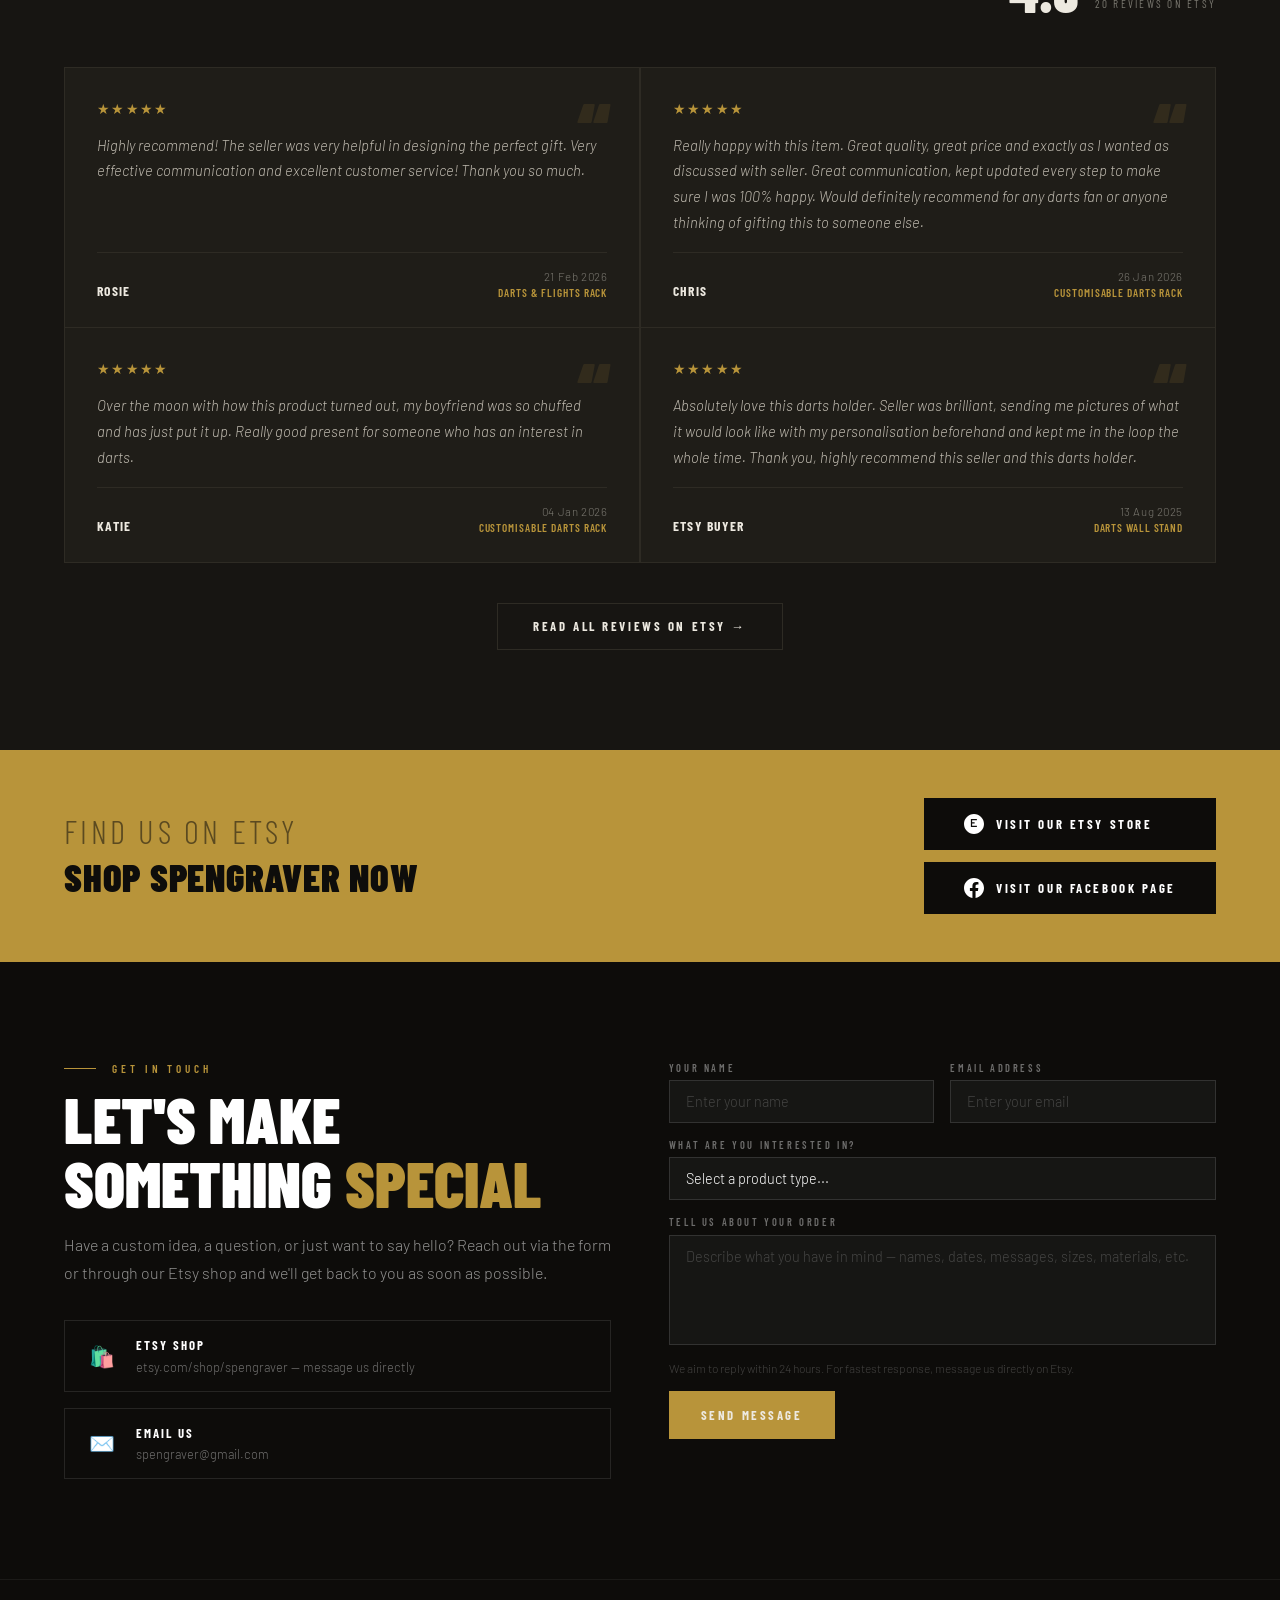
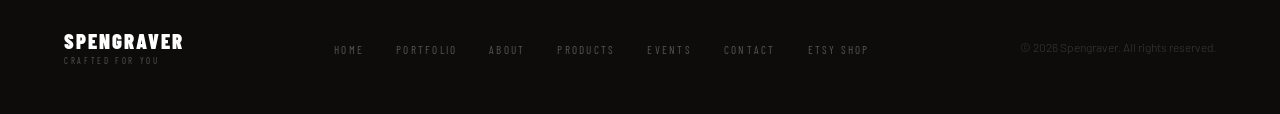
==== commit 497c63ea: "Refactor Etsy buttons layout and update contact email address" ====
--- a/index.html
+++ b/index.html
@@ -243,12 +243,20 @@
       <span>Find us on Etsy</span>
       Shop Spengraver Now
     </div>
-    <a href="https://www.etsy.com/shop/spengraver" target="_blank" class="btn-etsy">
-      <svg width="20" height="20" viewBox="0 0 24 24" fill="currentColor" xmlns="http://www.w3.org/2000/svg">
-        <path d="M11.813 0C5.29 0 0 5.29 0 11.813c0 6.52 5.29 11.81 11.813 11.81C18.333 23.623 23.623 18.333 23.623 11.813 23.623 5.29 18.333 0 11.813 0zm.468 5.688l.11.024c.618.14 3.637.303 4.254.303l.126.001v1.327h-.063c-.553 0-1.243.215-1.553.484-.31.27-.375.87-.375 2.21v.87h1.688l-.251 1.73H14.78v6.078H13.03v-6.079h-1.344v-1.729H13.03v-.87c0-2.086.457-3.066 1.063-3.687.594-.62 1.604-.828 2.186-.828l.188.006V5.68l-.186-.023c-.647-.075-3.59-.297-4.13-.297l-.07.001V3.97c.001-.002.148.002.2.003z"/>
-      </svg>
-      Visit Our Etsy Shop
-    </a>
+    <div class="etsy-banner-buttons">
+      <a href="https://www.etsy.com/shop/spengraver" target="_blank" class="btn-etsy">
+        <svg width="20" height="20" viewBox="0 0 24 24" fill="currentColor" xmlns="http://www.w3.org/2000/svg">
+          <path d="M12 0C5.373 0 0 5.373 0 12s5.373 12 12 12 12-5.373 12-12S18.627 0 12 0zm3.47 7.5H9.75v2.25h3v1.5h-3V14h5.72v1.5H8.25V6h7.22V7.5z"/>
+        </svg>
+        Visit Our Etsy Store
+      </a>
+      <a href="https://www.facebook.com/people/SpengraveR/61562070939010/" target="_blank" class="btn-etsy">
+        <svg width="20" height="20" viewBox="0 0 24 24" fill="currentColor" xmlns="http://www.w3.org/2000/svg">
+          <path d="M24 12.073c0-6.627-5.373-12-12-12s-12 5.373-12 12c0 5.99 4.388 10.954 10.125 11.854v-8.385H7.078v-3.47h3.047V9.43c0-3.007 1.792-4.669 4.533-4.669 1.312 0 2.686.235 2.686.235v2.953H15.83c-1.491 0-1.956.925-1.956 1.874v2.25h3.328l-.532 3.47h-2.796v8.385C19.612 23.027 24 18.062 24 12.073z"/>
+        </svg>
+        Visit Our Facebook Page
+      </a>
+    </div>
   </div>
 
   <!-- ── CONTACT ── -->
@@ -265,11 +273,11 @@
             <span>etsy.com/shop/spengraver — message us directly</span>
           </div>
         </a>
-        <a href="mailto:hello@spengraver.co.uk" class="contact-option">
+        <a href="mailto:spengraver@gmail.com" class="contact-option">
           <span class="contact-option-icon">✉️</span>
           <div class="contact-option-text">
             <strong>Email Us</strong>
-            <span>hello@spengraver.co.uk</span>
+            <span>spengraver@gmail.com</span>
           </div>
         </a>
       </div>
--- a/style.css
+++ b/style.css
@@ -843,6 +843,12 @@
   background: #1a1408;
 }
 
+.etsy-banner-buttons {
+  display: flex;
+  flex-direction: column;
+  gap: 0.75rem;
+}
+
 /* ============================================================
    CONTACT
    ============================================================ */
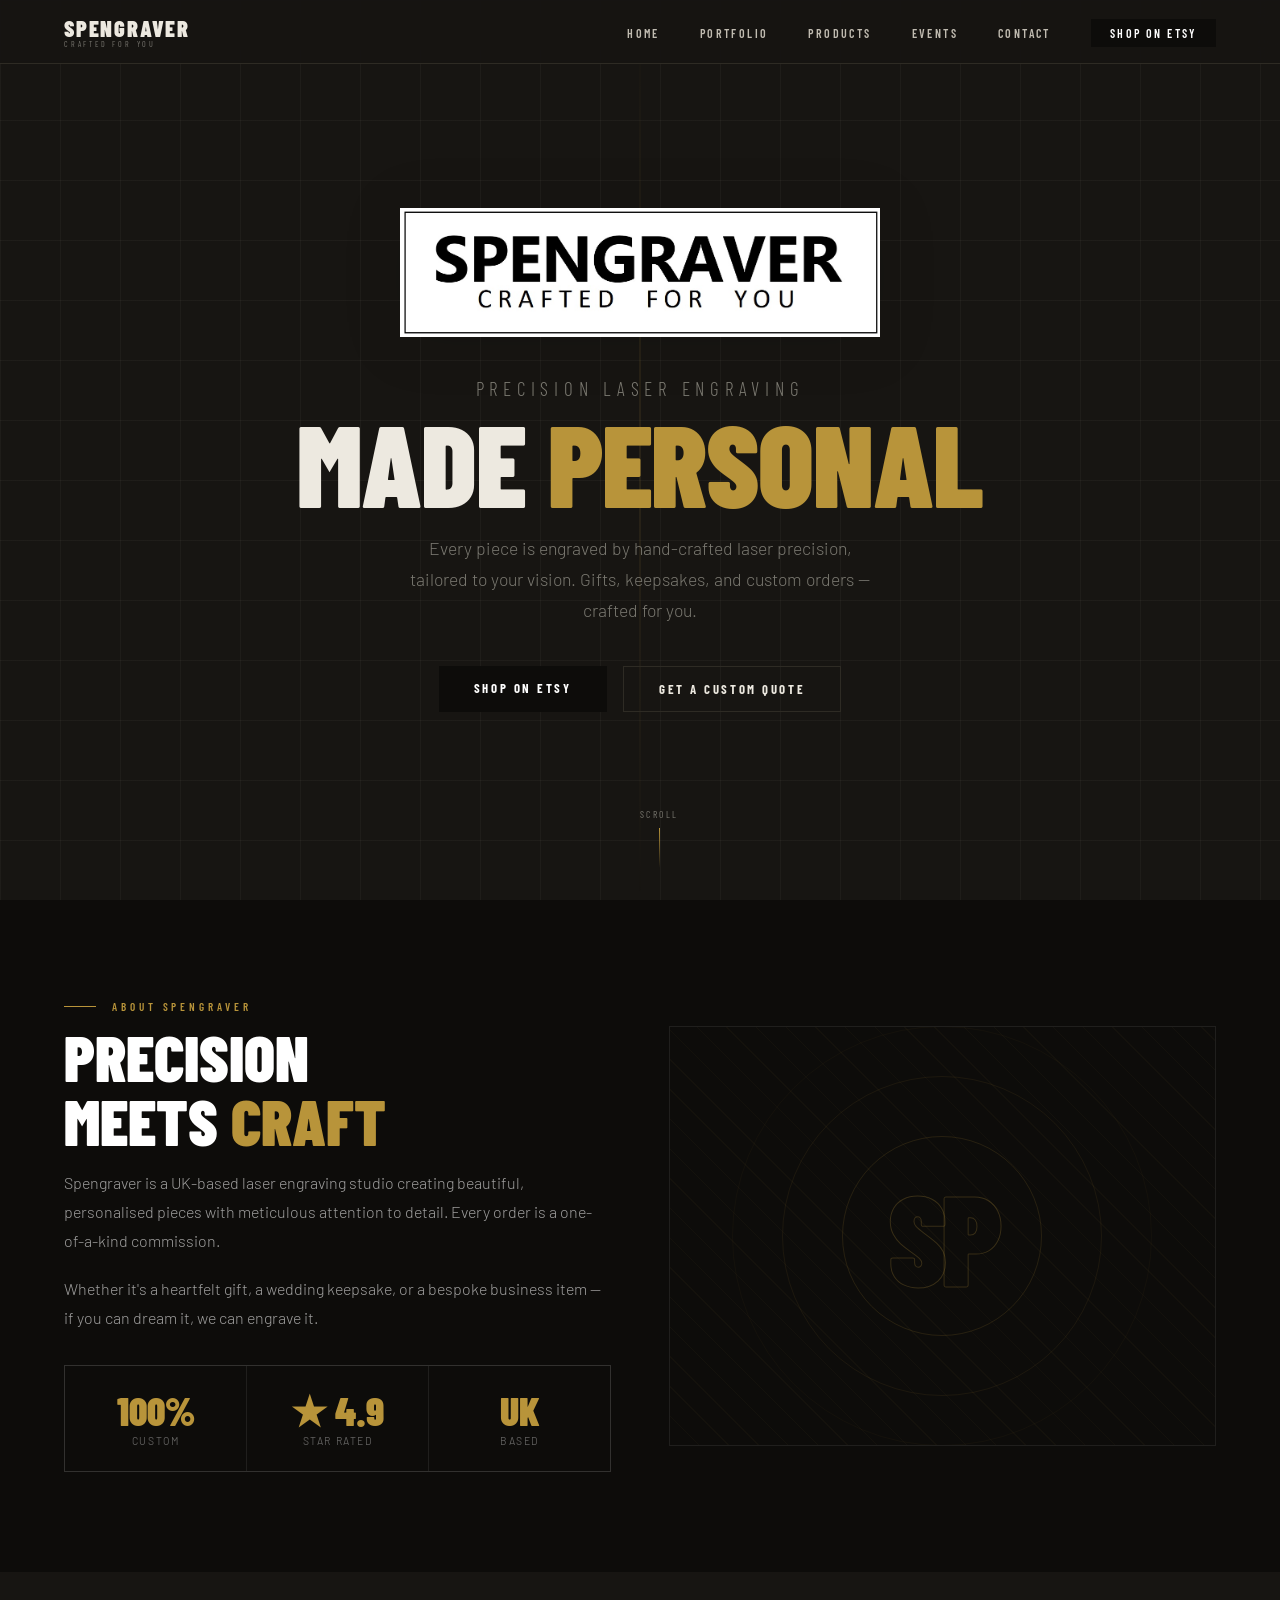
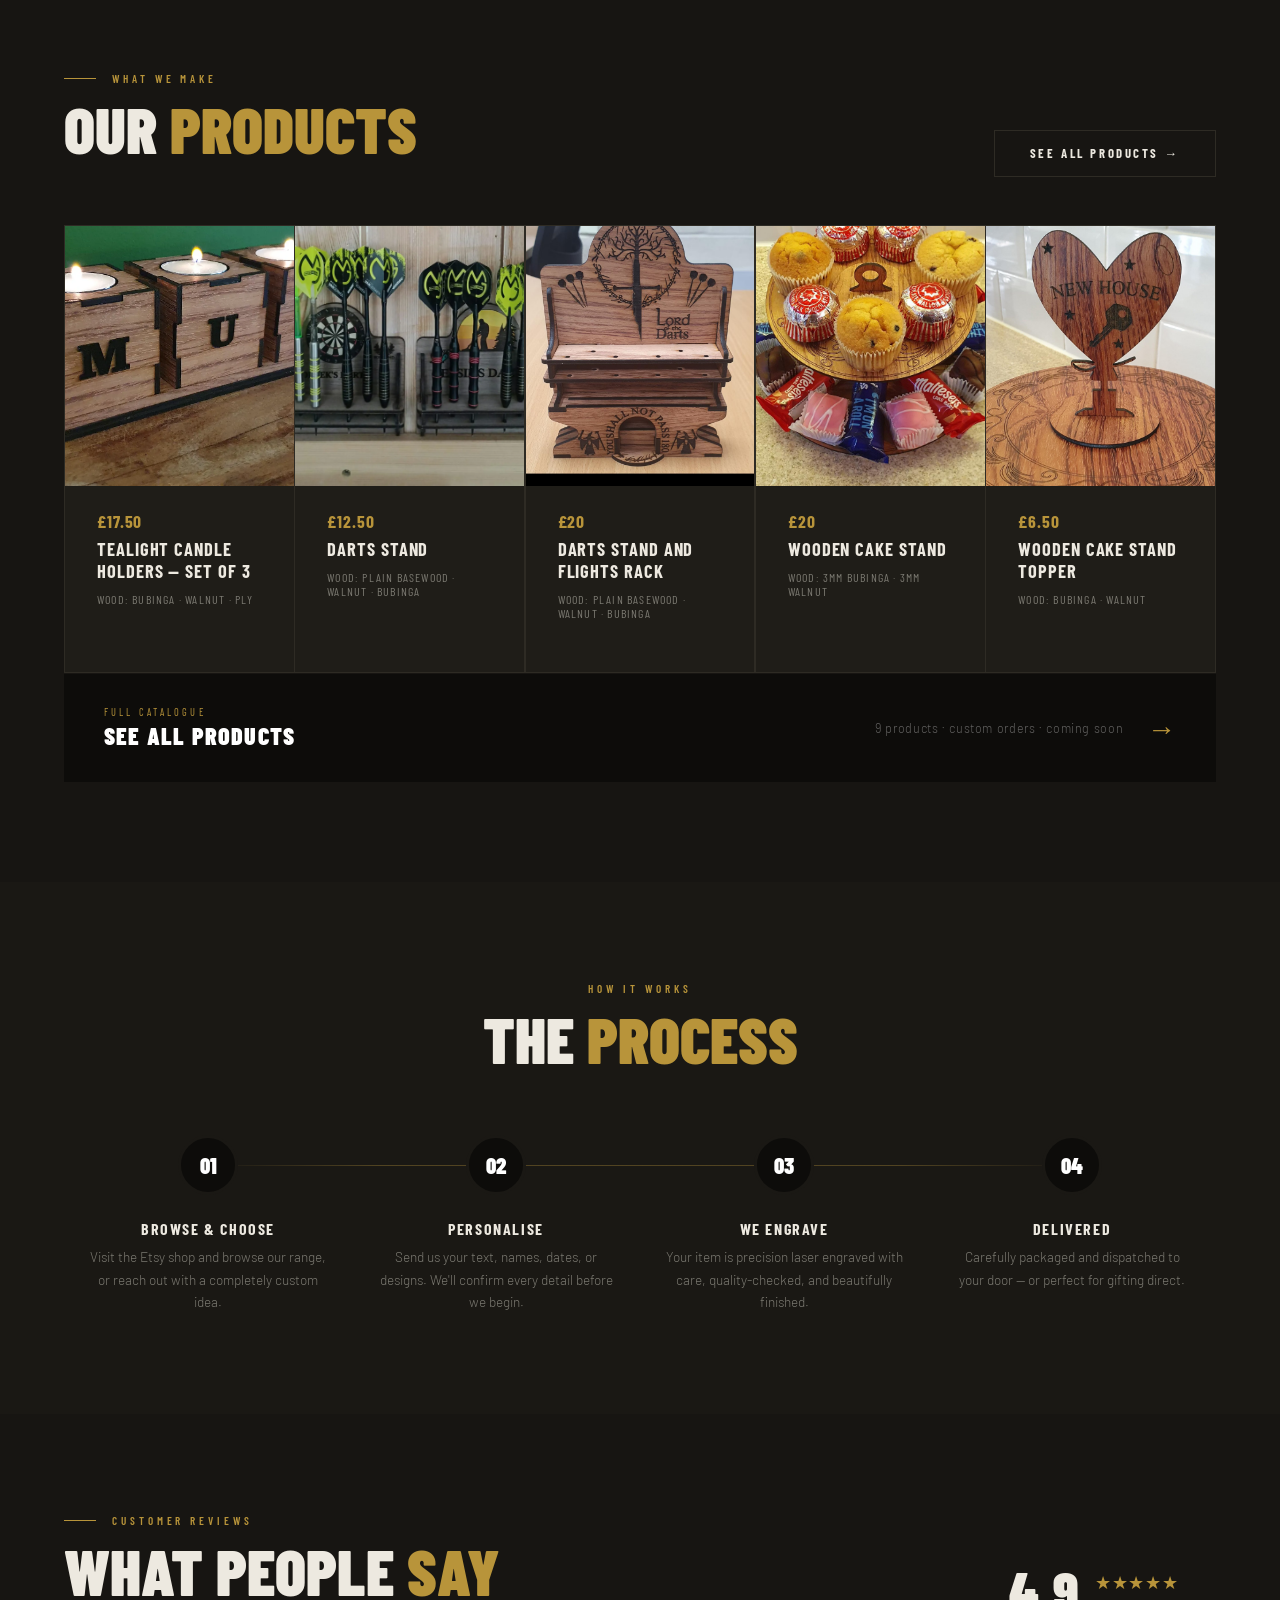
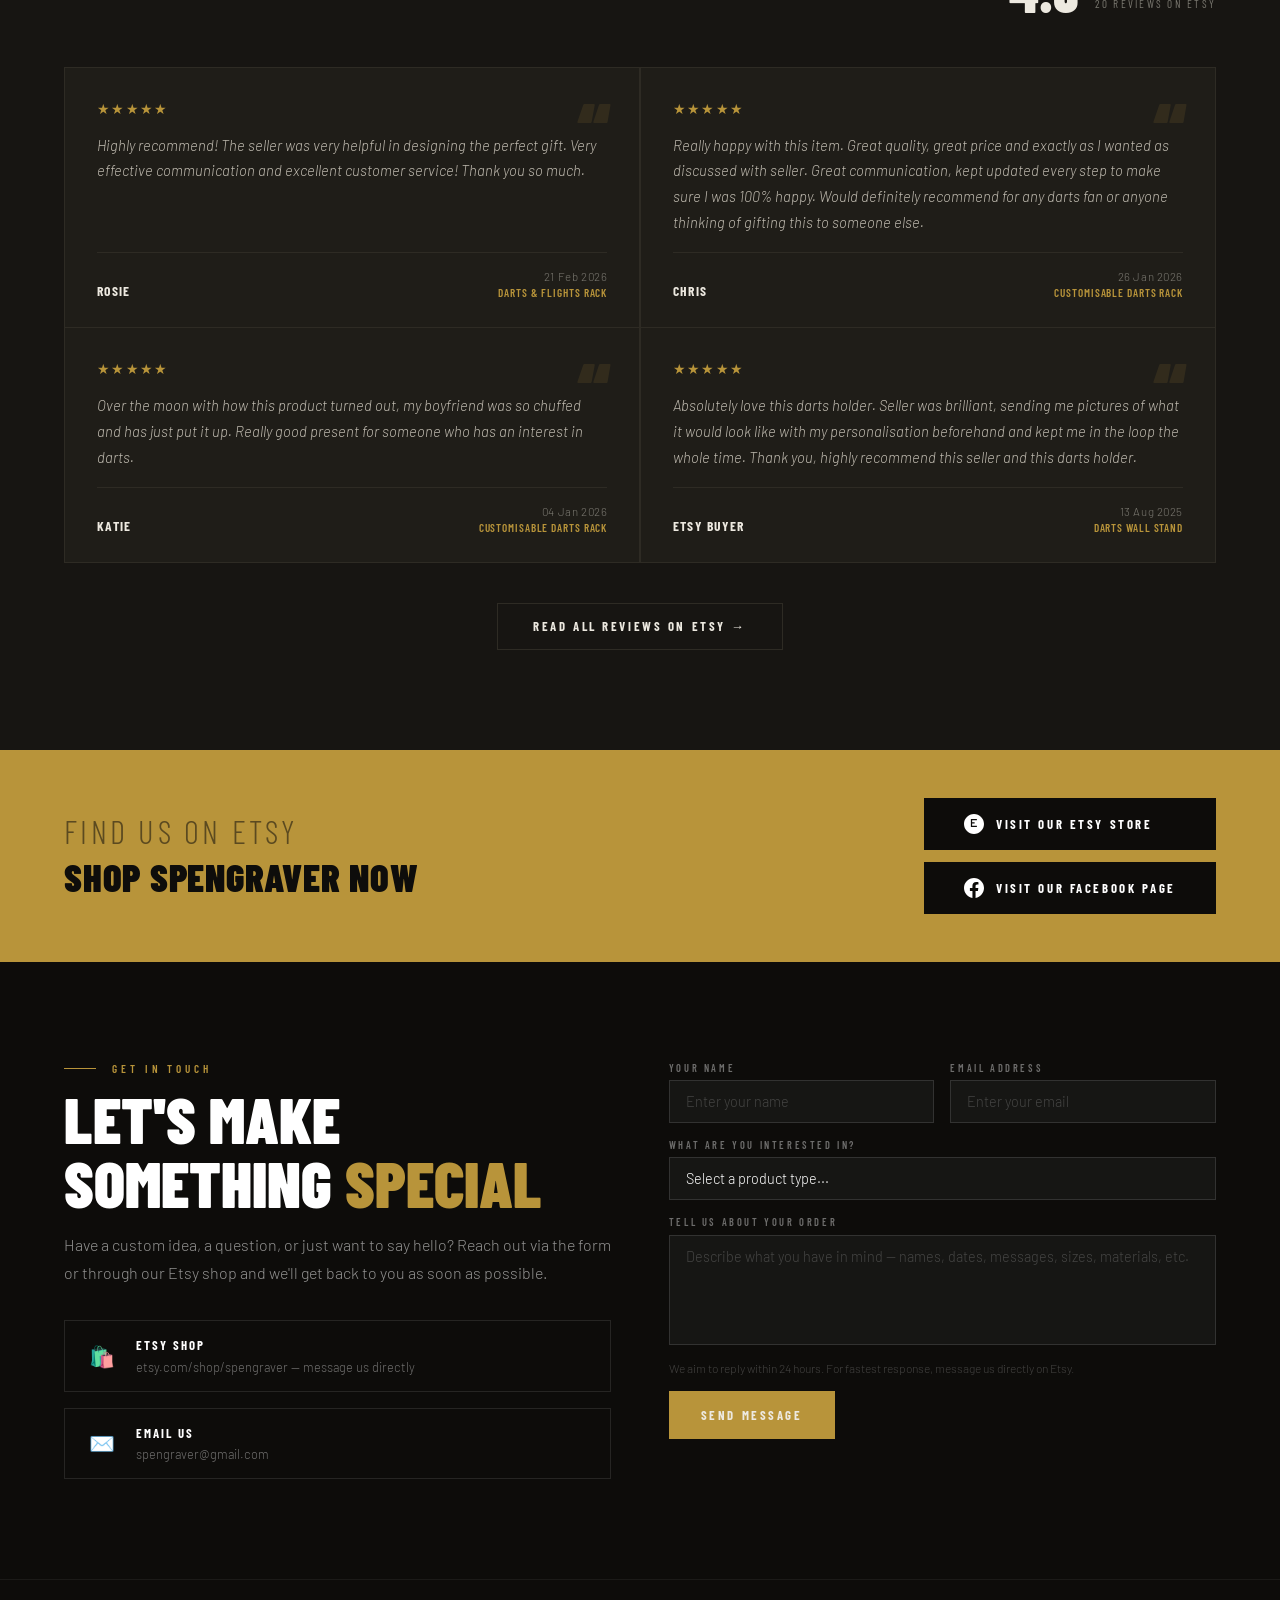
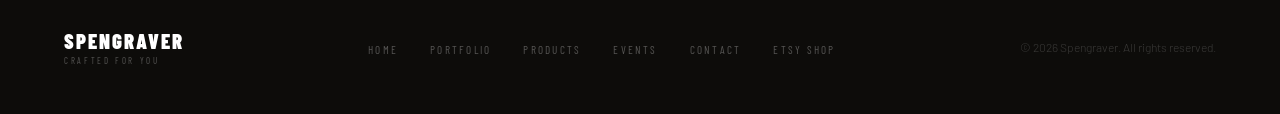
==== commit db75da3b: "Implement responsive navigation with hamburger menu and mobile dropdown" ====
--- a/index.html
+++ b/index.html
@@ -18,13 +18,23 @@
     <ul class="nav-links">
       <li><a href="index.html#">Home</a></li>
       <li><a href="portfolio.html">Portfolio</a></li>
-      <li><a href="#about">About</a></li>
       <li><a href="products.html">Products</a></li>
       <li><a href="events.html">Events</a></li>
       <li><a href="#contact">Contact</a></li>
       <li><a href="https://www.etsy.com/shop/spengraver" target="_blank" class="nav-etsy">Shop on Etsy</a></li>
     </ul>
+    <button class="nav-hamburger" aria-label="Toggle menu" aria-expanded="false">
+      <span></span><span></span><span></span>
+    </button>
   </nav>
+  <div class="nav-mobile">
+    <a href="index.html#">Home</a>
+    <a href="portfolio.html">Portfolio</a>
+    <a href="products.html">Products</a>
+    <a href="events.html">Events</a>
+    <a href="#contact">Contact</a>
+    <a href="https://www.etsy.com/shop/spengraver" target="_blank" class="nav-etsy">Shop on Etsy</a>
+  </div>
 
   <!-- ── HERO ── -->
   <section class="hero">
@@ -323,7 +333,6 @@
     <ul class="footer-links">
       <li><a href="index.html#">Home</a></li>
       <li><a href="portfolio.html">Portfolio</a></li>
-      <li><a href="#about">About</a></li>
       <li><a href="products.html">Products</a></li>
       <li><a href="events.html">Events</a></li>
       <li><a href="#contact">Contact</a></li>
@@ -372,6 +381,7 @@
     }
 
   </script>
+  <script src="nav.js"></script>
 
 </body>
 </html>
--- a/style.css
+++ b/style.css
@@ -100,6 +100,102 @@
 
 .nav-etsy:hover {
   background: var(--gold) !important;
+}
+
+/* Hamburger button */
+.nav-hamburger {
+  display: none;
+  flex-direction: column;
+  justify-content: center;
+  gap: 5px;
+  width: 40px;
+  height: 40px;
+  background: none;
+  border: none;
+  cursor: pointer;
+  padding: 4px;
+}
+
+.nav-hamburger span {
+  display: block;
+  width: 24px;
+  height: 2px;
+  background: var(--ink);
+  border-radius: 2px;
+  transition: transform 0.3s, opacity 0.3s;
+  transform-origin: center;
+}
+
+.nav-hamburger.open span:nth-child(1) {
+  transform: translateY(7px) rotate(45deg);
+}
+.nav-hamburger.open span:nth-child(2) {
+  opacity: 0;
+}
+.nav-hamburger.open span:nth-child(3) {
+  transform: translateY(-7px) rotate(-45deg);
+}
+
+/* Mobile dropdown menu */
+.nav-mobile {
+  display: none;
+  position: fixed;
+  top: 64px;
+  left: 0; right: 0;
+  background: rgba(23, 21, 18, 0.98);
+  backdrop-filter: blur(12px);
+  border-bottom: 1px solid var(--border);
+  flex-direction: column;
+  padding: 1.5rem 5%;
+  gap: 0;
+  z-index: 99;
+  transform: translateY(-8px);
+  opacity: 0;
+  transition: transform 0.25s ease, opacity 0.25s ease;
+  pointer-events: none;
+}
+
+.nav-mobile.open {
+  transform: translateY(0);
+  opacity: 1;
+  pointer-events: auto;
+}
+
+.nav-mobile a {
+  font-family: 'Barlow Condensed', sans-serif;
+  font-weight: 600;
+  font-size: 1.1rem;
+  letter-spacing: 0.15em;
+  text-transform: uppercase;
+  color: var(--ink-mid);
+  text-decoration: none;
+  padding: 0.9rem 0;
+  border-bottom: 1px solid var(--border);
+  transition: color 0.2s;
+}
+
+.nav-mobile a:last-child {
+  border-bottom: none;
+}
+
+.nav-mobile a:hover {
+  color: var(--gold);
+}
+
+.nav-mobile .nav-etsy {
+  margin-top: 1rem;
+  text-align: center;
+  padding: 0.75rem 1.5rem;
+  color: var(--white) !important;
+}
+
+@media (max-width: 600px) {
+  .nav-hamburger {
+    display: flex;
+  }
+  .nav-mobile {
+    display: flex;
+  }
 }
 
 /* ============================================================
@@ -1315,7 +1411,6 @@
   .nav-links {
     display: none;
   }
-
   .products-grid {
     grid-template-columns: 1fr 1fr;
   }
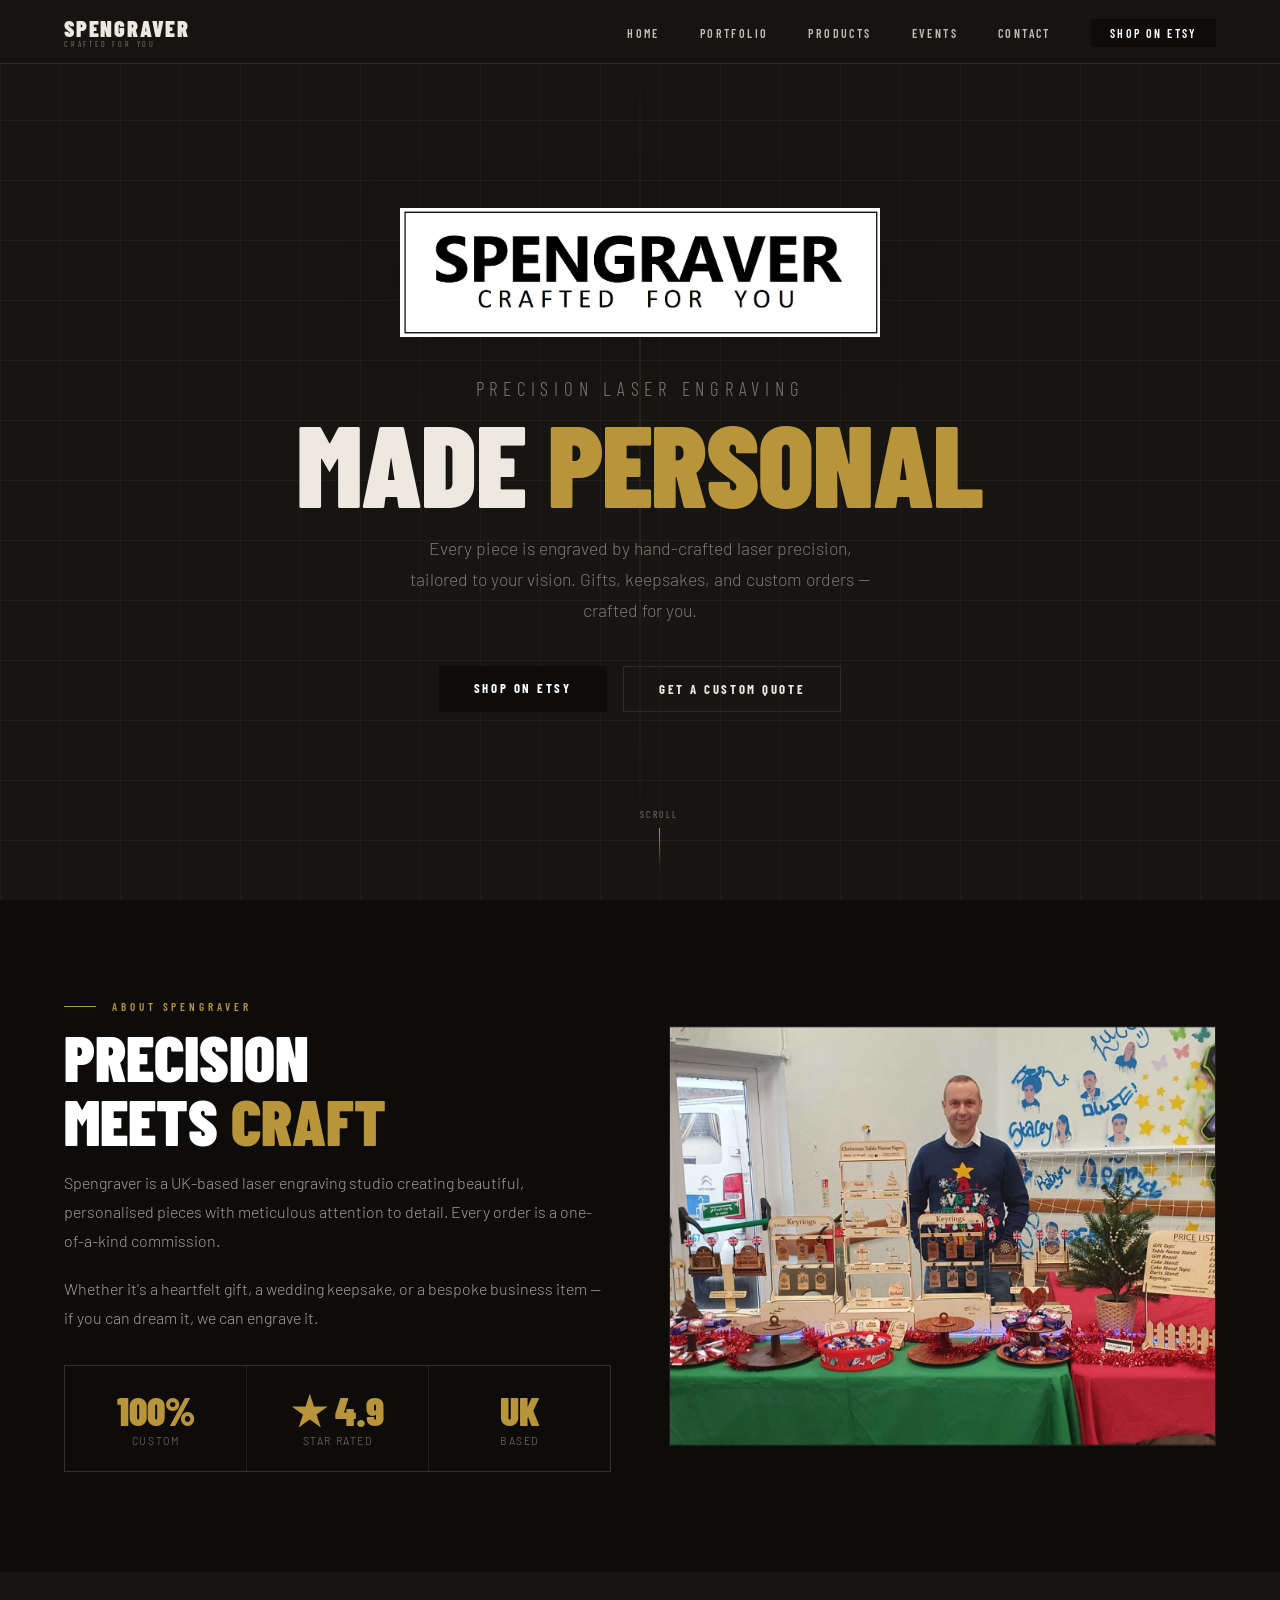
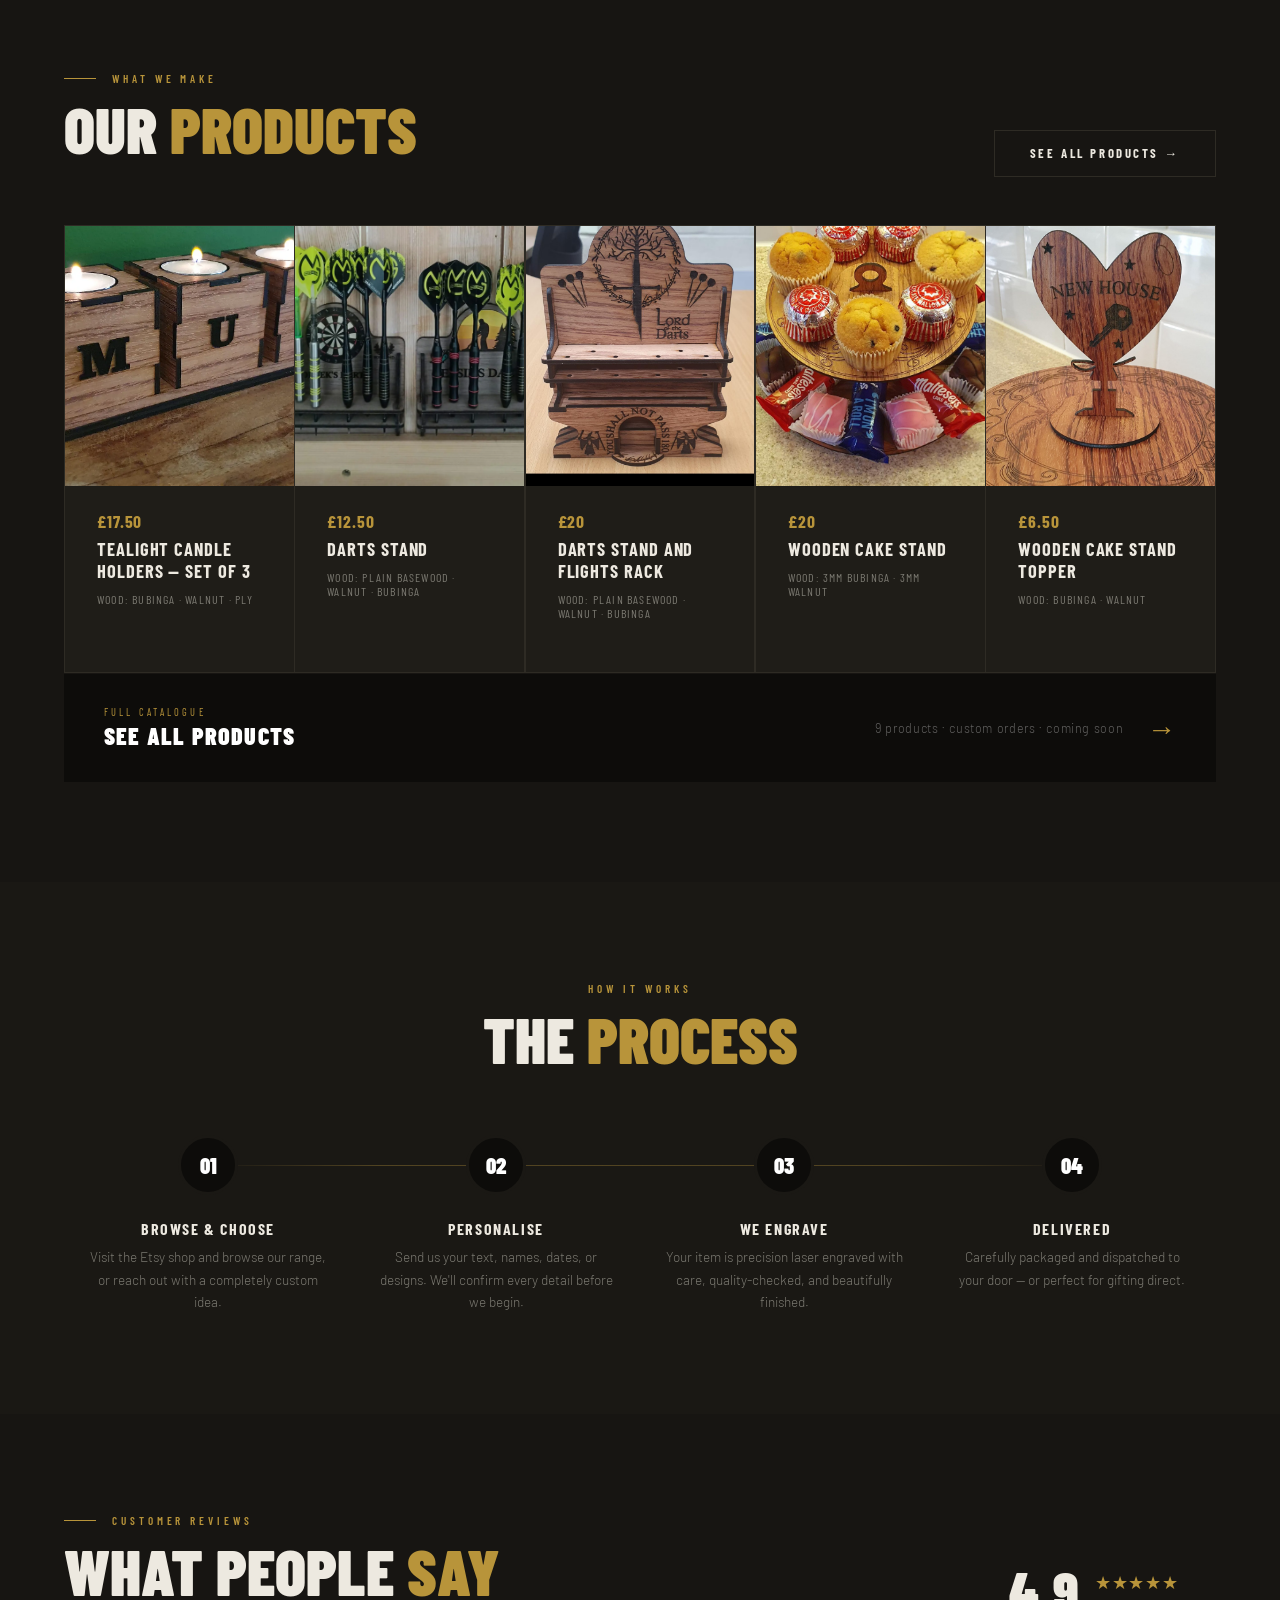
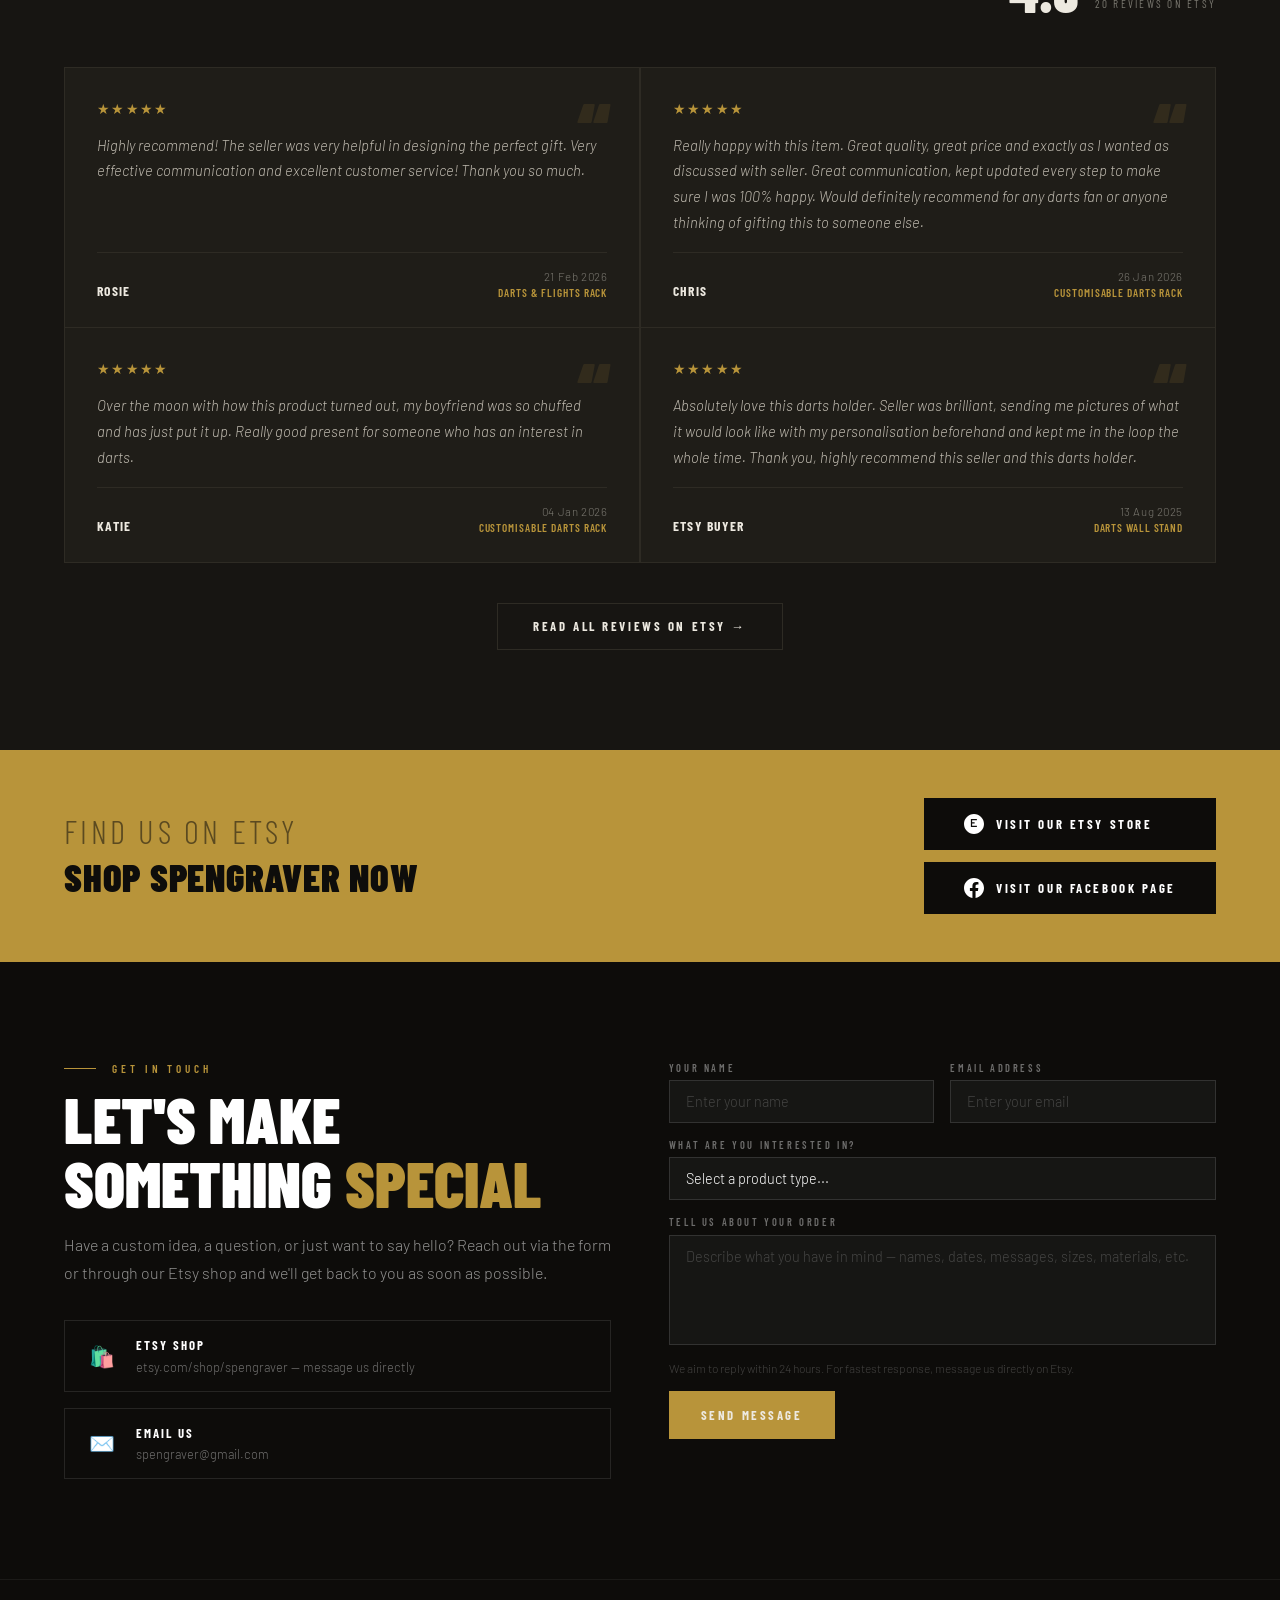
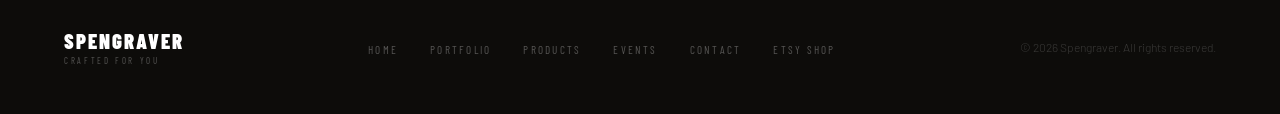
==== commit 42ba9277: "Replace laser pattern with image of Spengraver at stall in about section" ====
--- a/index.html
+++ b/index.html
@@ -66,13 +66,7 @@
     </div>
     <div class="about-visual reveal">
       <div class="about-visual-inner">
-        <div class="laser-pattern">
-          <div class="laser-lines"></div>
-          <div class="laser-circle"></div>
-          <div class="laser-circle"></div>
-          <div class="laser-circle"></div>
-          <span class="laser-text">SP</span>
-        </div>
+        <img src="spengraver-at-stall.jpg" alt="Spengraver at stall" class="about-stall-img">
       </div>
     </div>
   </section>
--- a/style.css
+++ b/style.css
@@ -494,6 +494,13 @@
   overflow: hidden;
 }
 
+.about-stall-img {
+  width: 100%;
+  height: 100%;
+  object-fit: cover;
+  display: block;
+}
+
 .laser-pattern {
   width: 100%;
   height: 100%;
